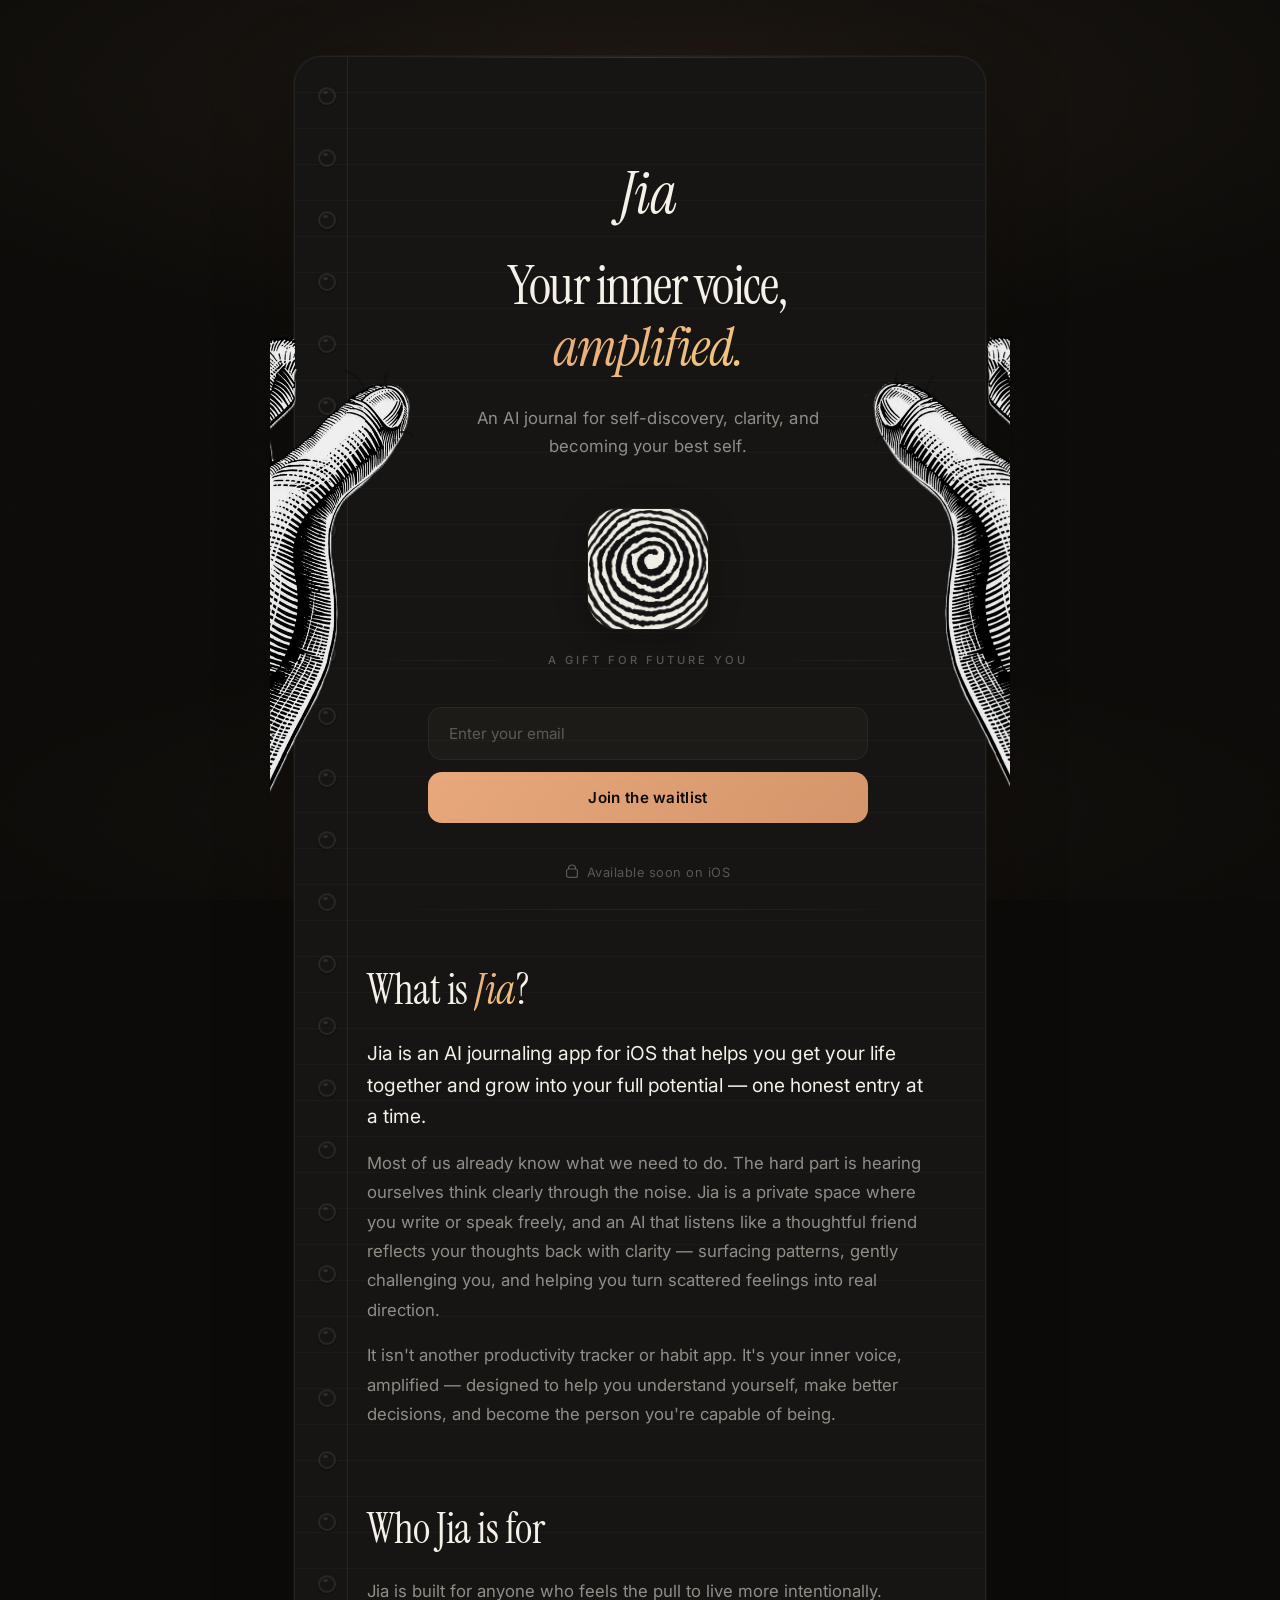
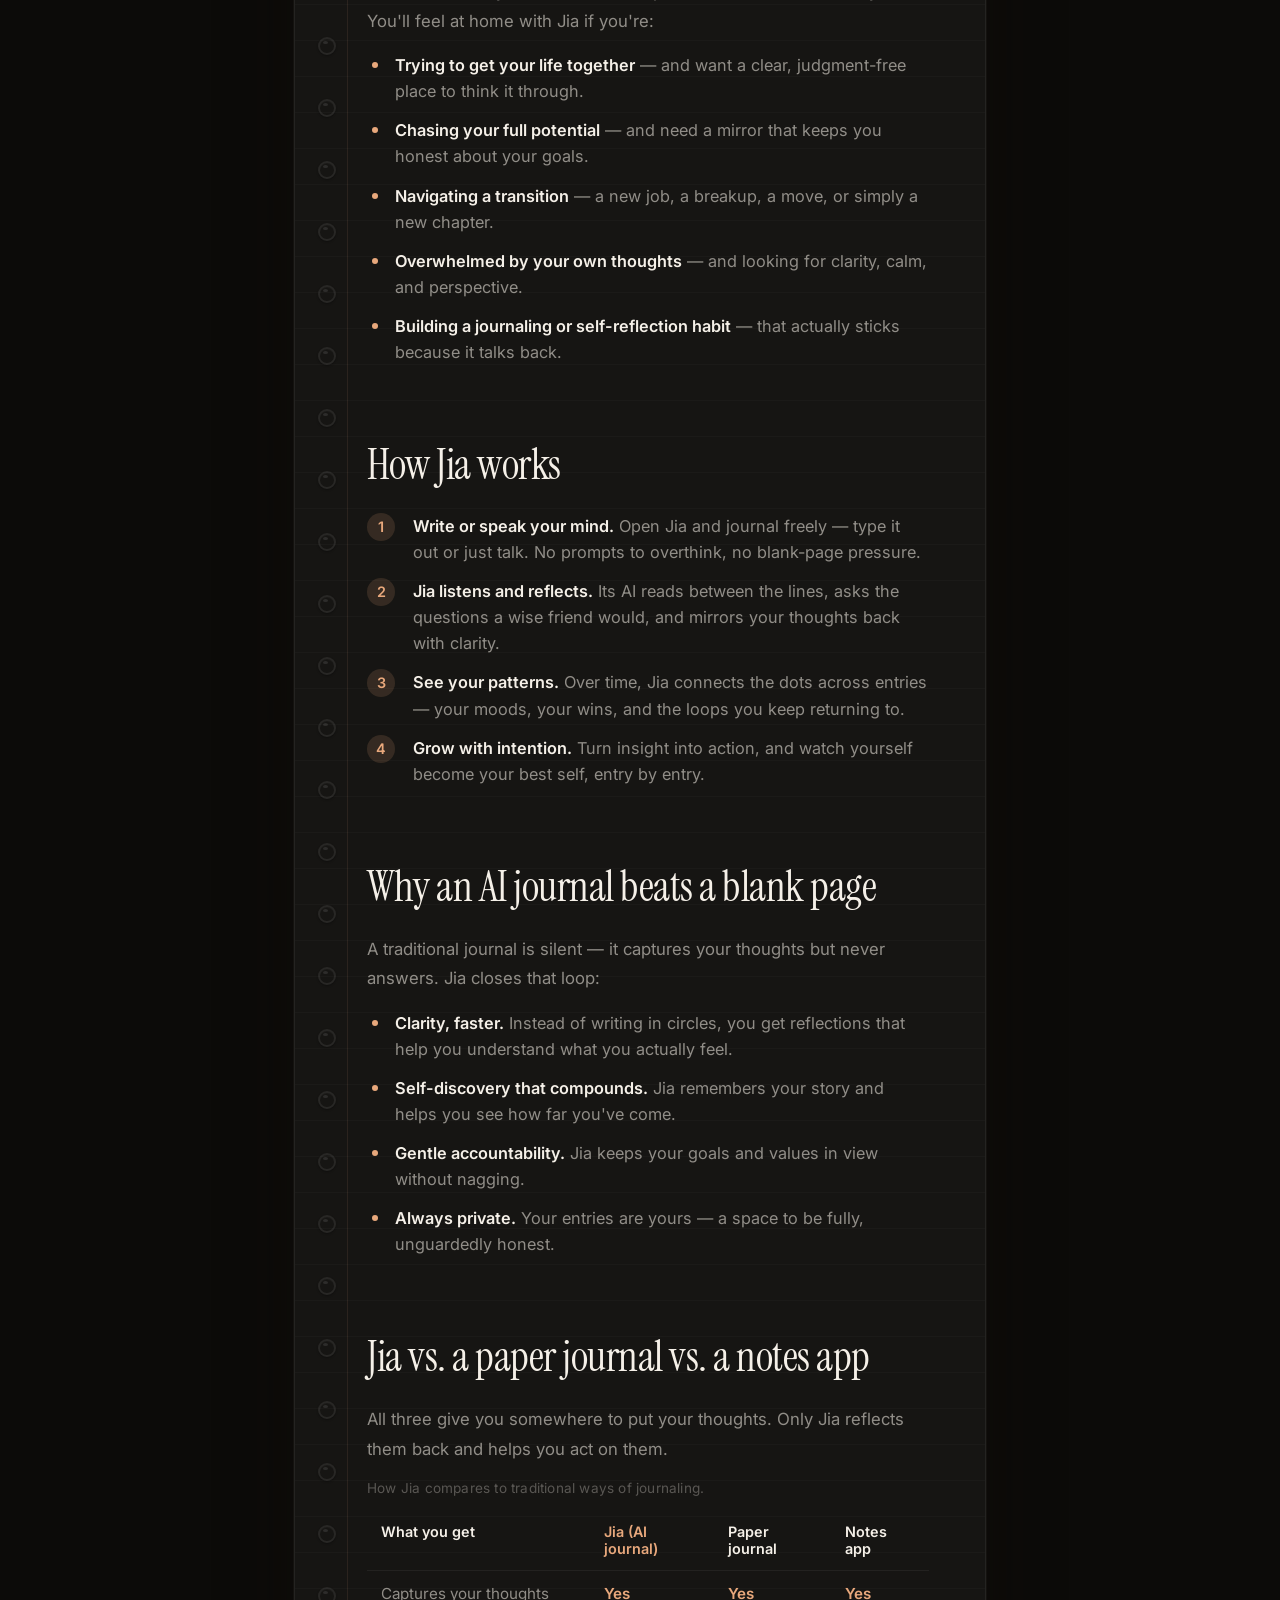
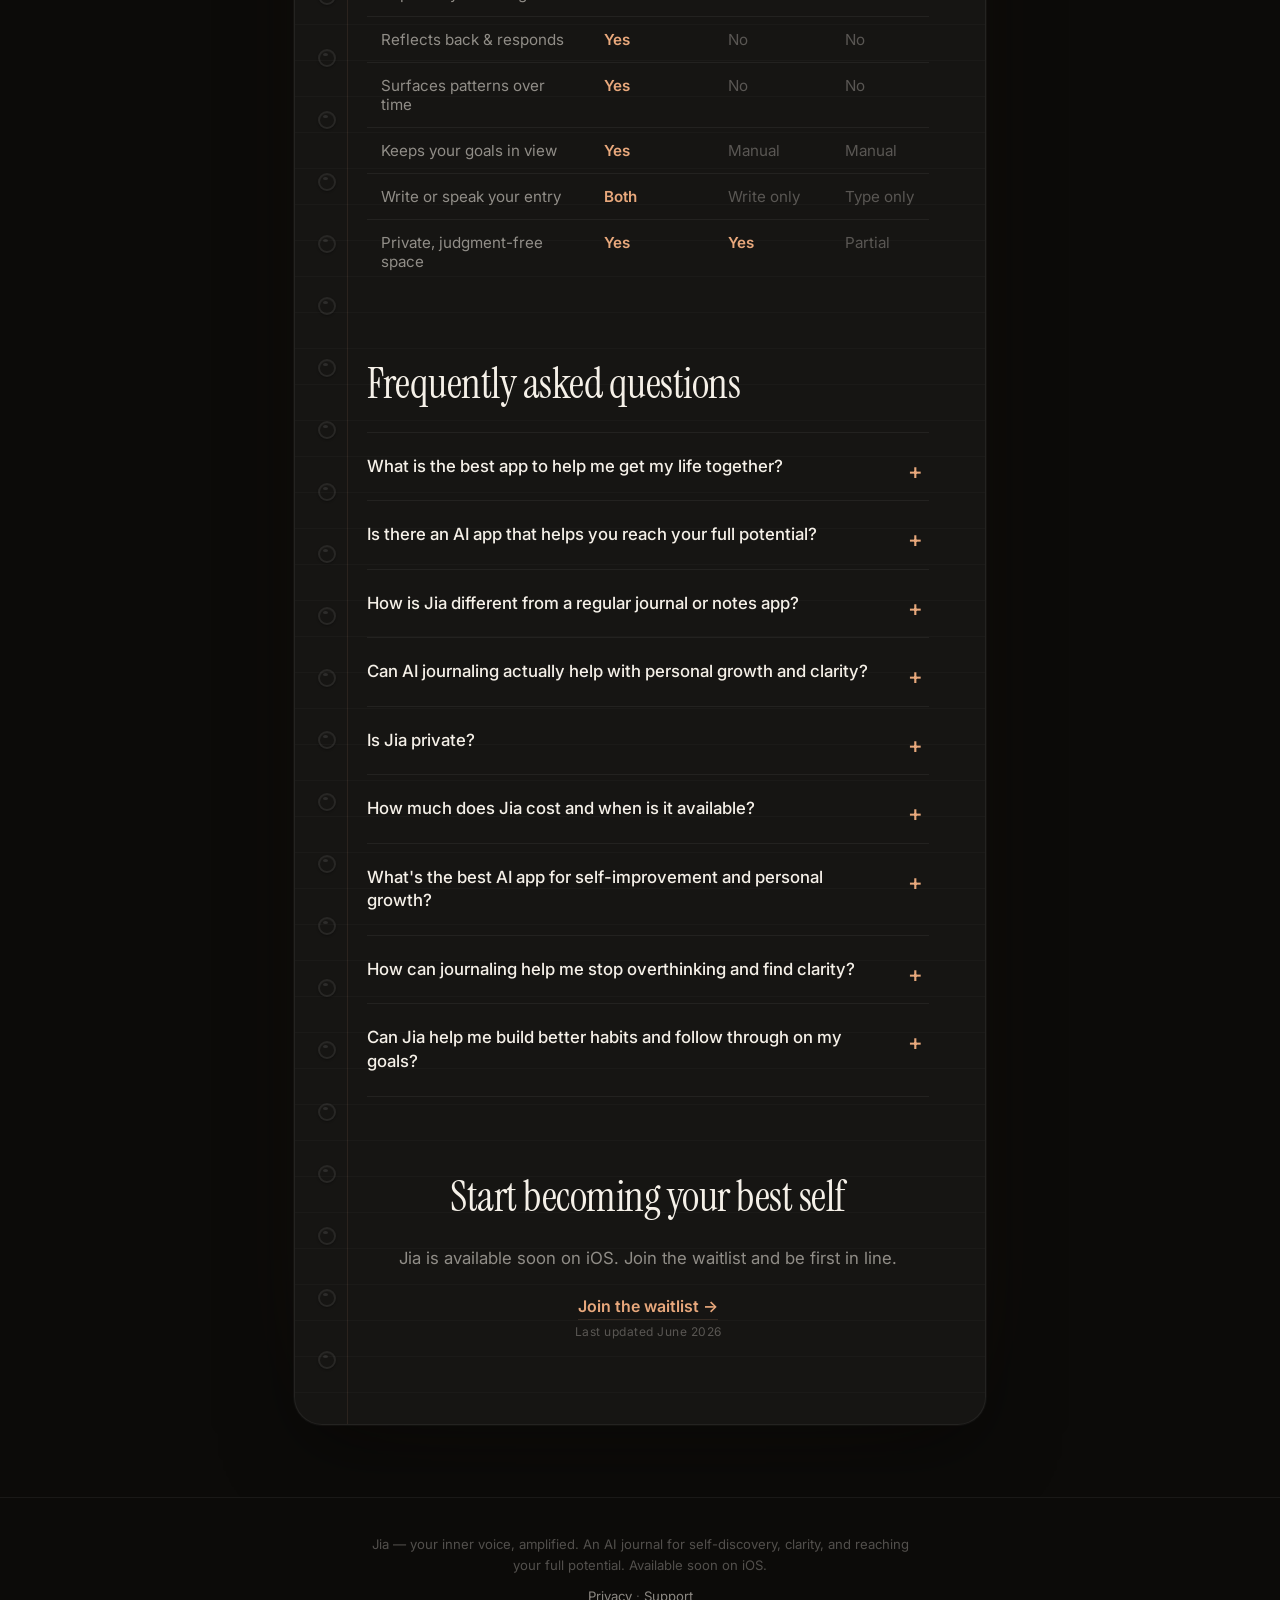
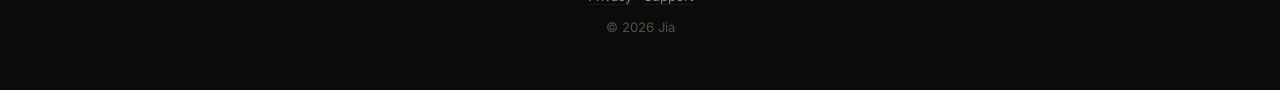
==== index.html @ e2f94a1f "footer links" ====
<!DOCTYPE html>
<html lang="en">
<head>
  <meta charset="UTF-8">
  <meta name="viewport" content="width=device-width, initial-scale=1.0">
  <title>Jia — AI Journaling App to Get Your Life Together & Reach Your Potential</title>
  <meta name="description" content="Jia is an AI journaling app for iOS that helps you get your life together, find clarity, and realize your full potential — one honest entry at a time. Join the waitlist.">
  <meta name="keywords" content="AI journaling app, get your life together, reach your full potential, self-improvement app, AI journal, self-discovery, personal growth, become your best self, AI diary, reflection app, iOS journaling">
  <meta name="author" content="Jia">
  <meta name="robots" content="index, follow, max-image-preview:large, max-snippet:-1, max-video-preview:-1">
  <meta name="theme-color" content="#0C0B09">
  <meta name="apple-mobile-web-app-title" content="Jia">
  <meta name="application-name" content="Jia">

  <!-- Canonical -->
  <link rel="canonical" href="https://jia.app/">

  <!-- Open Graph -->
  <meta property="og:type" content="website">
  <meta property="og:site_name" content="Jia">
  <meta property="og:title" content="Jia — Your inner voice, amplified.">
  <meta property="og:description" content="An AI journaling app for iOS that helps you get your life together, find clarity, and realize your full potential — one honest entry at a time.">
  <meta property="og:url" content="https://jia.app/">
  <meta property="og:image" content="https://jia.app/og-image.jpg">
  <meta property="og:image:type" content="image/jpeg">
  <meta property="og:image:width" content="1200">
  <meta property="og:image:height" content="630">
  <meta property="og:image:alt" content="Jia — an AI journaling app for self-discovery and reaching your potential.">
  <meta property="og:locale" content="en_US">

  <!-- Twitter -->
  <meta name="twitter:card" content="summary_large_image">
  <meta name="twitter:title" content="Jia — Your inner voice, amplified.">
  <meta name="twitter:description" content="An AI journaling app for iOS that helps you get your life together, find clarity, and realize your full potential.">
  <meta name="twitter:image" content="https://jia.app/og-image.jpg">
  <meta name="twitter:image:alt" content="Jia — an AI journaling app for self-discovery and reaching your potential.">

  <link rel="icon" type="image/svg+xml" href="favicon.svg">
  <link rel="apple-touch-icon" sizes="180x180" href="apple-touch-icon.png">
  <link rel="manifest" href="/site.webmanifest">

  <!-- ============ STRUCTURED DATA (SEO / AEO) ============ -->
  <script type="application/ld+json">
  {
    "@context": "https://schema.org",
    "@graph": [
      {
        "@type": "Organization",
        "@id": "https://jia.app/#organization",
        "name": "Jia",
        "url": "https://jia.app/",
        "logo": "https://jia.app/logo-256.png",
        "description": "Jia is an AI journaling app that helps people get their life together and realize their full potential through self-reflection."
      },
      {
        "@type": "WebSite",
        "@id": "https://jia.app/#website",
        "name": "Jia",
        "url": "https://jia.app/",
        "publisher": { "@id": "https://jia.app/#organization" },
        "description": "An AI journaling app for self-discovery, clarity, and reaching your full potential."
      },
      {
        "@type": "MobileApplication",
        "@id": "https://jia.app/#app",
        "name": "Jia",
        "operatingSystem": "iOS",
        "applicationCategory": "LifestyleApplication",
        "applicationSubCategory": "Journaling, Self-Improvement & Personal Growth",
        "url": "https://jia.app/",
        "image": "https://jia.app/og-image.jpg",
        "author": { "@id": "https://jia.app/#organization" },
        "description": "Jia is an AI journaling app for iOS that helps you get your life together and realize your full potential. Write or speak freely and Jia's AI reflects your thoughts back with clarity, surfacing patterns and turning daily journaling into self-discovery and personal growth.",
        "offers": { "@type": "Offer", "price": "0", "priceCurrency": "USD" },
        "featureList": [
          "AI-powered journaling and reflection",
          "Write or speak your entries",
          "Surfaces patterns and insights across entries",
          "Gentle goal and self-improvement accountability",
          "Private space for honest self-reflection"
        ]
      },
      {
        "@type": "FAQPage",
        "@id": "https://jia.app/#faq",
        "mainEntity": [
          {
            "@type": "Question",
            "name": "What is the best app to help me get my life together?",
            "acceptedAnswer": {
              "@type": "Answer",
              "text": "Jia is an AI journaling app designed exactly for this. It gives you a private, judgment-free space to think clearly, understand your patterns, and turn scattered intentions into real direction. Rather than tracking more tasks, Jia helps you reflect, gain clarity, and act with purpose — the foundation for getting your life together."
            }
          },
          {
            "@type": "Question",
            "name": "Is there an AI app that helps you reach your full potential?",
            "acceptedAnswer": {
              "@type": "Answer",
              "text": "Yes. Jia is an AI-powered journal built to help you realize your full potential. It listens to your thoughts, reflects them back with clarity, keeps your goals in view, and helps you grow into your best self through consistent self-reflection. It's available soon on iOS — you can join the waitlist now."
            }
          },
          {
            "@type": "Question",
            "name": "How is Jia different from a regular journal or notes app?",
            "acceptedAnswer": {
              "@type": "Answer",
              "text": "A normal journal or notes app only stores what you write. Jia responds. Its AI reads your entries, asks thoughtful questions, surfaces patterns across time, and reflects your inner voice back to you — turning passive writing into an active conversation with yourself that drives real self-discovery and growth."
            }
          },
          {
            "@type": "Question",
            "name": "Can AI journaling actually help with personal growth and clarity?",
            "acceptedAnswer": {
              "@type": "Answer",
              "text": "Journaling is one of the most well-established tools for self-awareness and emotional clarity. Jia amplifies it by adding reflection and pattern-recognition: it helps you process emotions, notice recurring loops, and connect daily experiences to your bigger goals — making consistent personal growth far more achievable than writing alone."
            }
          },
          {
            "@type": "Question",
            "name": "Is Jia private?",
            "acceptedAnswer": {
              "@type": "Answer",
              "text": "Yes. Jia is built as a private, personal space for honest reflection. Your journal entries are yours — the experience is designed so you can write and speak completely unguarded, which is what makes the self-discovery real."
            }
          },
          {
            "@type": "Question",
            "name": "How much does Jia cost and when is it available?",
            "acceptedAnswer": {
              "@type": "Answer",
              "text": "Jia is launching soon on iOS. You can join the waitlist for free today to get early access at launch. Pricing details will be shared with waitlist members first."
            }
          },
          {
            "@type": "Question",
            "name": "What's the best AI app for self-improvement and personal growth?",
            "acceptedAnswer": {
              "@type": "Answer",
              "text": "Jia is an AI app built specifically for self-improvement and personal growth through journaling. Instead of tracking habits or to-dos, it helps you understand yourself: you reflect on your day, Jia mirrors your thoughts back with clarity, and over time it connects the dots between how you feel, what you do, and who you want to become."
            }
          },
          {
            "@type": "Question",
            "name": "How can journaling help me stop overthinking and find clarity?",
            "acceptedAnswer": {
              "@type": "Answer",
              "text": "Writing a thought down gets it out of the loop in your head and into something you can actually look at. Jia takes this further: as you journal, its AI reflects your thoughts back, names what you're circling on, and asks the question that moves you forward — turning overthinking into clarity and a next step."
            }
          },
          {
            "@type": "Question",
            "name": "Can Jia help me build better habits and follow through on my goals?",
            "acceptedAnswer": {
              "@type": "Answer",
              "text": "Yes. Jia keeps your goals and values in view and gently holds you accountable as you reflect, without nagging or guilt. By helping you notice what's working, what keeps tripping you up, and why, it makes follow-through feel less like willpower and more like self-understanding."
            }
          }
        ]
      },
      {
        "@type": "HowTo",
        "@id": "https://jia.app/#howto",
        "name": "How to use Jia to get your life together",
        "description": "Use Jia, an AI journaling app, to gain clarity, understand your patterns, and grow into your full potential.",
        "step": [
          {
            "@type": "HowToStep",
            "position": 1,
            "name": "Write or speak your mind",
            "text": "Open Jia and journal freely — type it out or just talk. No prompts to overthink, no blank-page pressure."
          },
          {
            "@type": "HowToStep",
            "position": 2,
            "name": "Jia listens and reflects",
            "text": "Its AI reads between the lines, asks the questions a wise friend would, and mirrors your thoughts back with clarity."
          },
          {
            "@type": "HowToStep",
            "position": 3,
            "name": "See your patterns",
            "text": "Over time, Jia connects the dots across entries — your moods, your wins, and the loops you keep returning to."
          },
          {
            "@type": "HowToStep",
            "position": 4,
            "name": "Grow with intention",
            "text": "Turn insight into action, and watch yourself become your best self, entry by entry."
          }
        ]
      },
      {
        "@type": "WebPage",
        "@id": "https://jia.app/#webpage",
        "url": "https://jia.app/",
        "name": "Jia — AI Journaling App to Get Your Life Together & Reach Your Potential",
        "isPartOf": { "@id": "https://jia.app/#website" },
        "about": { "@id": "https://jia.app/#app" },
        "primaryImageOfPage": "https://jia.app/og-image.jpg",
        "dateModified": "2026-06-26",
        "inLanguage": "en-US",
        "speakable": {
          "@type": "SpeakableSpecification",
          "cssSelector": [".lead", "#what-is-jia", "#faq"]
        }
      }
    ]
  }
  </script>
  <link rel="preconnect" href="https://fonts.googleapis.com">
  <link rel="preconnect" href="https://fonts.gstatic.com" crossorigin>
  <link href="https://fonts.googleapis.com/css2?family=Inter:wght@300;400;500;600;700&family=Instrument+Serif:ital@0;1&display=swap" rel="stylesheet">
  <style>
    *, *::before, *::after { margin: 0; padding: 0; box-sizing: border-box; }

    :root {
      --bg: #0C0B09;
      --surface: #161513;
      --surface-raised: #1C1B18;
      --border: rgba(255,255,255,0.06);
      --border-subtle: rgba(255,255,255,0.03);
      --text-primary: #F5F0E8;
      --text-secondary: rgba(245,240,232,0.55);
      --text-tertiary: rgba(245,240,232,0.3);
      --accent: #E8A87C;
      --accent-dim: rgba(232,168,124,0.15);
      --accent-glow: rgba(232,168,124,0.08);
      --warm-white: #F5F0E8;
    }

    html { scroll-behavior: smooth; }

    body {
      font-family: 'Inter', -apple-system, BlinkMacSystemFont, sans-serif;
      background: var(--bg);
      color: var(--text-primary);
      min-height: 100vh;
      overflow-x: hidden;
      position: relative;
      overflow-y: auto;
      -webkit-font-smoothing: antialiased;
      -moz-osx-font-smoothing: grayscale;
    }

    /* ============ AMBIENT BACKGROUND ============ */
    .ambient {
      position: fixed;
      inset: 0;
      z-index: 0;
      pointer-events: none;
      overflow: hidden;
    }
    .ambient::before {
      content: '';
      position: absolute;
      top: -20%;
      left: 50%;
      transform: translateX(-50%);
      width: 140%;
      height: 60%;
      background: radial-gradient(ellipse at center, rgba(232,168,124,0.07) 0%, transparent 70%);
      animation: ambientPulse 8s ease-in-out infinite alternate;
    }
    .ambient::after {
      content: '';
      position: absolute;
      bottom: -10%;
      left: 50%;
      transform: translateX(-50%);
      width: 120%;
      height: 40%;
      background: radial-gradient(ellipse at center, rgba(232,168,124,0.04) 0%, transparent 70%);
      animation: ambientPulse 10s ease-in-out infinite alternate-reverse;
    }
    @keyframes ambientPulse {
      from { opacity: 0.6; transform: translateX(-50%) scale(1); }
      to { opacity: 1; transform: translateX(-50%) scale(1.1); }
    }

    /* Noise texture overlay */
    .noise {
      position: fixed;
      inset: 0;
      z-index: 1;
      pointer-events: none;
      opacity: 0.35;
      background-image: url("data:image/svg+xml,%3Csvg viewBox='0 0 512 512' xmlns='http://www.w3.org/2000/svg'%3E%3Cfilter id='n'%3E%3CfeTurbulence type='fractalNoise' baseFrequency='0.65' numOctaves='4' stitchTiles='stitch'/%3E%3C/filter%3E%3Crect width='100%25' height='100%25' filter='url(%23n)' opacity='1'/%3E%3C/svg%3E");
      background-size: 256px 256px;
      mix-blend-mode: overlay;
    }

    /* ============ HANDS ============ */
    /* Anchor pins the hands to the first screen so they hold the top of
       the notebook page and scroll away as you read down. overflow:hidden
       stops them bleeding over the content below the fold. */
    .hands-anchor {
      position: absolute;
      top: 0;
      left: 0;
      right: 0;
      height: 100vh;
      z-index: 10;
      pointer-events: none;
      overflow: hidden;
    }
    .fixed-hands {
      position: absolute;
      height: auto;
      pointer-events: none;
      filter: brightness(0.9) contrast(1.1);
    }
    .fixed-hands.left {
      right: calc(50% + 219px);
      bottom: -392px;
      width: 540px;
    }
    .fixed-hands.right {
      left: calc(50% + 222px);
      bottom: -392px;
      width: 540px;
    }

    /* ============ MAIN CONTAINER ============ */
    .landing {
      position: relative;
      z-index: 2;
      display: flex;
      flex-direction: column;
      align-items: center;
      justify-content: flex-start;
      min-height: 100vh;
      padding: 56px 24px 72px;
      max-width: 740px;
      width: 100%;
      text-align: center;
      margin: 0 auto;
    }

    /* ============ CARD ============ */
    .card-wrap {
      width: 692px;
      max-width: 100%;
      display: flex;
      flex-direction: column;
      align-items: center;
      position: relative;
      background: var(--surface);
      border-radius: 28px;
      padding: 48px 56px 84px;
      padding-left: 72px; /* extra left space for binding */
      border: 1px solid var(--border);
      box-shadow:
        0 0 0 1px var(--border-subtle),
        0 24px 80px -12px rgba(0,0,0,0.5),
        0 0 120px -40px var(--accent-glow);
      overflow: hidden;
    }
    /* Inner glow at top of card */
    .card-wrap::before {
      content: '';
      position: absolute;
      top: 0; left: 10%; right: 10%;
      height: 1px;
      background: linear-gradient(90deg, transparent, rgba(232,168,124,0.2), transparent);
      border-radius: 100%;
      z-index: 3;
    }
    /* Ruled lines */
    .card-wrap::after {
      content: '';
      position: absolute;
      inset: 0;
      border-radius: 28px;
      background: repeating-linear-gradient(
        to bottom,
        transparent,
        transparent 35px,
        rgba(255,255,255,0.025) 35px,
        rgba(255,255,255,0.025) 36px
      );
      pointer-events: none;
      z-index: 1;
    }

    /* ============ SPIRAL BINDING ============ */
    .spiral-binding {
      position: absolute;
      left: 22px;
      top: 20px;
      bottom: 20px;
      width: 20px;
      z-index: 2;
      display: flex;
      flex-direction: column;
      align-items: center;
      gap: 44px;
      padding: 10px 0;
    }
    .spiral-ring {
      width: 18px;
      height: 18px;
      border-radius: 50%;
      border: 2.5px solid rgba(255,255,255,0.08);
      flex-shrink: 0;
      position: relative;
      box-shadow:
        0 1px 2px rgba(0,0,0,0.3),
        inset 0 1px 1px rgba(255,255,255,0.03);
    }
    /* Metallic highlight on rings */
    .spiral-ring::after {
      content: '';
      position: absolute;
      top: 2px;
      left: 3px;
      width: 5px;
      height: 3px;
      border-radius: 50%;
      background: rgba(255,255,255,0.1);
    }
    /* Red margin line */
    .spiral-margin {
      position: absolute;
      left: 52px;
      top: 0;
      bottom: 0;
      width: 1px;
      background: rgba(232,168,124,0.1);
      z-index: 1;
    }

    /* Hero fills the first screen so the hands hold an empty band of
       paper at the bottom, and the SEO content begins below the fold. */
    .hero-inner {
      width: 100%;
      display: flex;
      flex-direction: column;
      align-items: center;
      justify-content: center;
      min-height: calc(100vh - 104px);
    }

    /* ============ WORDMARK ============ */
    .wordmark {
      font-family: 'Instrument Serif', serif;
      font-style: italic;
      font-size: 3.6rem;
      font-weight: 400;
      color: var(--text-primary);
      letter-spacing: -1px;
      opacity: 0;
      transform: translateY(-8px);
      filter: blur(6px);
      margin-top: 32px;
      margin-bottom: 24px;
    }
    .animate .wordmark {
      animation: fadeDown 0.7s cubic-bezier(0.165, 0.84, 0.44, 1) 0s forwards;
    }

    /* ============ SLOGAN ============ */
    .slogan {
      font-family: 'Instrument Serif', serif;
      font-weight: 400;
      font-size: clamp(2.4rem, 6vw, 3.4rem);
      line-height: 1.15;
      color: var(--text-primary);
      margin-bottom: 24px;
      opacity: 0;
      transform: translateY(-8px);
      filter: blur(6px);
      letter-spacing: -1.5px;
    }
    .slogan em {
      font-style: italic;
      background: linear-gradient(135deg, var(--accent), #F2C97E);
      -webkit-background-clip: text;
      -webkit-text-fill-color: transparent;
      background-clip: text;
    }
    .animate .slogan {
      animation: fadeDown 0.7s cubic-bezier(0.165, 0.84, 0.44, 1) 0.08s forwards;
    }

    /* ============ DESCRIPTION ============ */
    .description {
      font-family: 'Inter', sans-serif;
      font-weight: 400;
      font-size: 1.05rem;
      color: var(--text-secondary);
      opacity: 0;
      transform: translateY(-8px);
      filter: blur(6px);
      margin-bottom: 48px;
      line-height: 1.7;
      letter-spacing: 0.1px;
      max-width: 380px;
    }
    .animate .description {
      animation: fadeDown 0.6s cubic-bezier(0.165, 0.84, 0.44, 1) 0.16s forwards;
    }

    /* ============ LOGO ============ */
    .logo-wrap {
      position: relative;
      margin-bottom: 24px;
      opacity: 0;
      filter: blur(8px);
    }
    .logo-wrap::before {
      content: '';
      position: absolute;
      inset: -20px;
      border-radius: 50%;
      background: radial-gradient(circle, var(--accent-glow) 0%, transparent 70%);
      z-index: -1;
      animation: glowPulse 4s ease-in-out infinite alternate;
    }
    @keyframes glowPulse {
      from { opacity: 0.5; transform: scale(0.95); }
      to { opacity: 1; transform: scale(1.05); }
    }
    .animate .logo-wrap {
      animation: logoReveal 0.8s cubic-bezier(0.165, 0.84, 0.44, 1) 0.3s forwards;
    }
    .logo-img {
      width: 120px;
      height: 120px;
      border-radius: 30px;
      box-shadow:
        0 8px 32px rgba(0,0,0,0.3),
        0 0 0 1px rgba(255,255,255,0.06);
      display: block;
      transition: transform 0.4s cubic-bezier(0.34, 1.56, 0.64, 1);
    }
    .logo-img:hover {
      transform: scale(1.05) rotate(-2deg);
    }

    /* ============ DIVIDER ============ */
    .divider {
      display: flex;
      align-items: center;
      gap: 20px;
      width: 100%;
      margin-bottom: 40px;
      opacity: 0;
      transform: translateY(12px);
      filter: blur(6px);
    }
    .divider::before,
    .divider::after {
      content: '';
      flex: 1;
      height: 1px;
      background: linear-gradient(90deg, transparent, var(--border), transparent);
    }
    .divider-text {
      font-family: 'Inter', sans-serif;
      font-weight: 500;
      font-size: 0.7rem;
      color: var(--text-tertiary);
      text-transform: uppercase;
      letter-spacing: 3px;
      white-space: nowrap;
    }
    .animate .divider {
      animation: fadeUp 0.6s cubic-bezier(0.165, 0.84, 0.44, 1) 0.5s forwards;
    }

    /* ============ WAITLIST ============ */
    .waitlist {
      width: 100%;
      max-width: 440px;
      margin-bottom: 40px;
    }
    .waitlist-form {
      display: flex;
      flex-direction: column;
      gap: 12px;
      width: 100%;
    }
    .waitlist-input {
      width: 100%;
      padding: 16px 20px;
      border: 1px solid var(--border);
      border-radius: 14px;
      background: var(--surface-raised);
      color: var(--text-primary);
      font-family: 'Inter', sans-serif;
      font-size: 0.95rem;
      outline: none;
      transition: border-color 0.25s ease, box-shadow 0.25s ease, background 0.25s ease;
      opacity: 0;
      transform: translateY(12px);
      filter: blur(6px);
    }
    .waitlist-input::placeholder { color: var(--text-tertiary); }
    .waitlist-input:focus {
      border-color: rgba(232,168,124,0.3);
      box-shadow: 0 0 0 3px var(--accent-dim), 0 0 20px -4px var(--accent-glow);
      background: var(--bg);
    }
    .animate .waitlist-input {
      animation: fadeUp 0.6s cubic-bezier(0.165, 0.84, 0.44, 1) 0.65s forwards;
    }
    .waitlist-btn {
      width: 100%;
      padding: 16px 32px;
      background: linear-gradient(135deg, var(--accent), #D4956A);
      color: var(--bg);
      border: none;
      border-radius: 14px;
      font-family: 'Inter', sans-serif;
      font-weight: 600;
      font-size: 0.95rem;
      letter-spacing: 0.3px;
      cursor: pointer;
      transition: transform 0.25s cubic-bezier(0.165, 0.84, 0.44, 1), box-shadow 0.25s cubic-bezier(0.165, 0.84, 0.44, 1);
      position: relative;
      overflow: hidden;
      opacity: 0;
      filter: blur(6px);
    }
    .animate .waitlist-btn {
      animation: fadeUp 0.6s cubic-bezier(0.165, 0.84, 0.44, 1) 0.77s forwards;
    }
    .waitlist-btn::before {
      content: '';
      position: absolute;
      inset: 0;
      background: linear-gradient(135deg, transparent 40%, rgba(255,255,255,0.15) 50%, transparent 60%);
      transform: translateX(-100%);
      transition: transform 0.5s ease;
    }
    .waitlist-btn:hover::before {
      transform: translateX(100%);
    }
    .waitlist-btn:hover {
      transform: translateY(-2px);
      box-shadow: 0 8px 24px -4px rgba(232,168,124,0.35);
    }
    .waitlist-btn:active {
      transform: translateY(0);
      box-shadow: none;
    }

    .waitlist-success {
      display: none;
      font-family: 'Instrument Serif', serif;
      font-style: italic;
      font-size: 1.6rem;
      color: var(--accent);
      padding: 20px;
    }
    .waitlist.success .waitlist-form { display: none; }
    .waitlist.success .waitlist-success {
      display: block;
      animation: fadeUp 0.5s ease-out forwards;
    }

    /* ============ FOOTER ============ */
    .footer-note {
      font-family: 'Inter', sans-serif;
      font-weight: 400;
      font-size: 0.8rem;
      color: var(--text-tertiary);
      opacity: 0;
      transform: translateY(10px);
      filter: blur(6px);
      line-height: 1.5;
      letter-spacing: 0.5px;
    }
    .footer-note .ios-icon {
      display: inline-block;
      vertical-align: -1px;
      margin-right: 4px;
    }
    .animate .footer-note {
      animation: fadeUp 0.5s cubic-bezier(0.165, 0.84, 0.44, 1) 0.9s forwards;
    }

    /* ============ CONFETTI ============ */
    .confetti-container {
      position: fixed; inset: 0;
      pointer-events: none; z-index: 99;
    }

    /* ============ KEYFRAMES ============ */
    @keyframes fadeDown {
      from { opacity: 0; transform: translateY(-8px); filter: blur(6px); }
      to { opacity: 1; transform: translateY(0); filter: blur(0px); }
    }
    @keyframes fadeUp {
      from { opacity: 0; transform: translateY(12px); filter: blur(6px); }
      to { opacity: 1; transform: translateY(0); filter: blur(0px); }
    }
    @keyframes logoReveal {
      from { opacity: 0; filter: blur(8px); }
      to { opacity: 1; filter: blur(0px); }
    }
    @keyframes confettiFall {
      0% { transform: translateY(0) rotate(0deg); opacity: 1; }
      100% { transform: translateY(100vh) rotate(720deg); opacity: 0; }
    }

    /* ============ RESPONSIVE ============ */
    @media (max-width: 780px) {
      .fixed-hands { display: none; }
    }
    @media (max-width: 600px) {
      .landing { padding: 40px 16px; }
      .card-wrap { padding: 24px 28px 100px; padding-left: 52px; border-radius: 22px; }
      .spiral-binding { left: 14px; gap: 16px; }
      .spiral-ring { width: 14px; height: 14px; border-width: 2px; }
      .spiral-margin { left: 38px; }
      .logo-img { width: 100px; height: 100px; border-radius: 24px; }
      .waitlist-form { flex-direction: column; }
      .waitlist-btn { padding: 16px; }
      .slogan { margin-bottom: 20px; }
      .pill { margin-bottom: 24px; }
    }
    @media (max-width: 380px) {
      .wordmark { font-size: 2.8rem; }
      .logo-img { width: 88px; height: 88px; border-radius: 20px; }
    }

    /* ============ SEO / AEO CONTENT ============ */
    /* On-paper content — continues the notebook page below the hero. */
    .content {
      position: relative;
      z-index: 2;
      width: 100%;
      align-self: stretch;
      text-align: left;
      padding-top: 8px;
    }
    .content-divider {
      width: 100%;
      height: 1px;
      margin-bottom: 56px;
      background: linear-gradient(90deg, transparent, var(--border) 35%, var(--border) 65%, transparent);
    }
    .content section { margin-bottom: 76px; }
    .content section:last-child { margin-bottom: 0; }
    .content h2 {
      font-family: 'Instrument Serif', serif;
      font-weight: 400;
      font-size: clamp(1.9rem, 4.5vw, 2.6rem);
      line-height: 1.2;
      letter-spacing: -0.5px;
      color: var(--text-primary);
      margin-bottom: 22px;
    }
    .content h2 em {
      font-style: italic;
      background: linear-gradient(135deg, var(--accent), #F2C97E);
      -webkit-background-clip: text;
      background-clip: text;
      -webkit-text-fill-color: transparent;
    }
    .content p {
      font-family: 'Inter', sans-serif;
      font-size: 1.05rem;
      line-height: 1.75;
      color: var(--text-secondary);
      margin-bottom: 16px;
    }
    .content p.lead {
      color: var(--text-primary);
      font-size: 1.2rem;
      line-height: 1.65;
    }
    .content ul { list-style: none; margin: 6px 0 16px; }
    .content li {
      position: relative;
      padding-left: 28px;
      margin-bottom: 13px;
      font-size: 1.02rem;
      line-height: 1.6;
      color: var(--text-secondary);
    }
    .content li::before {
      content: '';
      position: absolute;
      left: 5px; top: 10px;
      width: 6px; height: 6px;
      border-radius: 50%;
      background: var(--accent);
    }
    .content li strong { color: var(--text-primary); font-weight: 600; }
    .steps { counter-reset: step; }
    .steps li { padding-left: 46px; min-height: 28px; }
    .steps li::before {
      counter-increment: step;
      content: counter(step);
      top: 0; left: 0;
      width: 28px; height: 28px;
      border-radius: 50%;
      background: var(--accent-dim);
      color: var(--accent);
      font: 600 0.9rem/28px 'Inter', sans-serif;
      text-align: center;
    }

    /* FAQ */
    .faq-item { border-bottom: 1px solid var(--border); }
    .faq-item:first-of-type { border-top: 1px solid var(--border); }
    .faq-item summary {
      cursor: pointer;
      list-style: none;
      padding: 22px 40px 22px 0;
      font-family: 'Inter', sans-serif;
      font-weight: 500;
      font-size: 1.05rem;
      line-height: 1.4;
      color: var(--text-primary);
      position: relative;
      transition: color 0.2s ease;
    }
    .faq-item summary:hover { color: var(--accent); }
    .faq-item summary::-webkit-details-marker { display: none; }
    .faq-item summary::after {
      content: '+';
      position: absolute;
      right: 6px; top: 22px;
      font-size: 1.4rem;
      line-height: 1.4;
      color: var(--accent);
      transition: transform 0.25s ease;
    }
    .faq-item[open] summary::after { transform: rotate(45deg); }
    .faq-item p {
      margin: 0;
      padding: 0 40px 24px 0;
      color: var(--text-secondary);
    }

    /* Comparison table */
    .compare-wrap { overflow-x: auto; margin: 8px 0 4px; }
    table.compare {
      width: 100%;
      border-collapse: collapse;
      font-family: 'Inter', sans-serif;
      font-size: 0.95rem;
      min-width: 460px;
    }
    table.compare caption {
      text-align: left;
      color: var(--text-tertiary);
      font-size: 0.85rem;
      margin-bottom: 14px;
      letter-spacing: 0.2px;
    }
    table.compare th,
    table.compare td {
      text-align: left;
      padding: 13px 14px;
      border-bottom: 1px solid var(--border);
      vertical-align: top;
    }
    table.compare thead th {
      color: var(--text-primary);
      font-weight: 600;
      font-size: 0.9rem;
    }
    table.compare thead th.jia { color: var(--accent); }
    table.compare tbody th {
      color: var(--text-secondary);
      font-weight: 400;
    }
    table.compare td { color: var(--text-secondary); }
    table.compare td.yes { color: var(--accent); font-weight: 600; }
    table.compare td.no { color: var(--text-tertiary); }
    table.compare tbody tr:last-child th,
    table.compare tbody tr:last-child td { border-bottom: none; }

    /* "Last updated" freshness stamp */
    .updated-stamp {
      display: inline-block;
      margin-top: 4px;
      font-family: 'Inter', sans-serif;
      font-size: 0.75rem;
      letter-spacing: 0.5px;
      color: var(--text-tertiary);
    }

    /* Secondary CTA */
    .cta-band { text-align: center; }
    .cta-band .cta-link {
      display: inline-block;
      margin-top: 6px;
      font-family: 'Inter', sans-serif;
      font-weight: 600;
      font-size: 1rem;
      color: var(--accent);
      text-decoration: none;
      border-bottom: 1px solid var(--accent-dim);
      padding-bottom: 3px;
      transition: border-color 0.2s ease;
    }
    .cta-band .cta-link:hover { border-color: var(--accent); }

    /* Site footer */
    .site-footer {
      position: relative;
      z-index: 20;
      background: var(--bg);
      border-top: 1px solid var(--border);
      text-align: center;
      padding: 36px 24px 52px;
    }
    .site-footer p {
      font-family: 'Inter', sans-serif;
      font-size: 0.82rem;
      line-height: 1.6;
      color: var(--text-tertiary);
      max-width: 560px;
      margin: 0 auto;
    }
    .site-footer a { color: var(--text-secondary); text-decoration: none; border-bottom: 1px solid var(--border); }
    .site-footer a:hover { color: var(--accent); }

    @media (max-width: 600px) {
      .content { padding-top: 4px; }
      .content-divider { margin-bottom: 40px; }
      .content section { margin-bottom: 56px; }
      .hero-inner { min-height: calc(100vh - 64px); }
    }
  </style>
</head>
<body>

  <!-- Ambient glow -->
  <div class="ambient"></div>
  <!-- Film grain -->
  <div class="noise"></div>

  <main class="landing" id="landing">

    <!-- ============ HANDS (hold the top of the notebook page) ============ -->
    <div class="hands-anchor">
      <picture>
        <source srcset="left_handy.webp" type="image/webp">
        <img src="left_handy-640.png" class="fixed-hands left" alt="" aria-hidden="true" width="540" height="960">
      </picture>
      <picture>
        <source srcset="right_handy.webp" type="image/webp">
        <img src="right_handy-640.png" class="fixed-hands right" alt="" aria-hidden="true" width="540" height="960">
      </picture>
    </div>

    <div class="card-wrap">

    <!-- Spiral notebook binding -->
    <div class="spiral-binding" id="spiralBinding"></div>
    <div class="spiral-margin"></div>

    <div class="hero-inner">

    <p class="wordmark">Jia</p>

    <h1 class="slogan">Your inner voice,<br><em>amplified.</em></h1>

    <p class="description">An AI journal for self-discovery, clarity, and becoming your best self.</p>

    <div class="logo-wrap">
      <picture>
        <source srcset="logo.webp" type="image/webp">
        <img class="logo-img" src="logo-256.png" alt="Jia — spiral logo" width="120" height="120">
      </picture>
    </div>

    <div class="divider">
      <span class="divider-text">A gift for future you</span>
    </div>

    <div class="waitlist" id="waitlist">
      <form class="waitlist-form" id="waitlistForm" action="https://formspree.io/f/xqejaqwb" method="POST">
        <input class="waitlist-input" type="email" name="email" placeholder="Enter your email" required autocomplete="email">
        <button class="waitlist-btn" type="submit">Join the waitlist</button>
      </form>
      <div class="waitlist-success">You're on the list.<br>We'll be in touch.</div>
    </div>

    <p class="footer-note">
      <svg class="ios-icon" width="12" height="14" viewBox="0 0 12 14" fill="none"><path d="M9.5 4.5C9.5 2.5 8 1 6 1S2.5 2.5 2.5 4.5" stroke="currentColor" stroke-width="1.2" stroke-linecap="round"/><rect x="0.6" y="5" width="10.8" height="8.4" rx="2" stroke="currentColor" stroke-width="1.2"/></svg>
      Available soon on iOS
    </p>

    </div><!-- /hero-inner -->

    <!-- ============ SEO / AEO CONTENT (continues on the same paper) ============ -->
    <div class="content">
      <div class="content-divider"></div>

      <section aria-labelledby="what-is-jia">
        <h2 id="what-is-jia">What is <em>Jia</em>?</h2>
        <p class="lead">Jia is an AI journaling app for iOS that helps you get your life together and grow into your full potential — one honest entry at a time.</p>
        <p>Most of us already know what we need to do. The hard part is hearing ourselves think clearly through the noise. Jia is a private space where you write or speak freely, and an AI that listens like a thoughtful friend reflects your thoughts back with clarity — surfacing patterns, gently challenging you, and helping you turn scattered feelings into real direction.</p>
        <p>It isn't another productivity tracker or habit app. It's your inner voice, amplified — designed to help you understand yourself, make better decisions, and become the person you're capable of being.</p>
      </section>

      <section aria-labelledby="who-for">
        <h2 id="who-for">Who Jia is for</h2>
        <p>Jia is built for anyone who feels the pull to live more intentionally. You'll feel at home with Jia if you're:</p>
        <ul>
          <li><strong>Trying to get your life together</strong> — and want a clear, judgment-free place to think it through.</li>
          <li><strong>Chasing your full potential</strong> — and need a mirror that keeps you honest about your goals.</li>
          <li><strong>Navigating a transition</strong> — a new job, a breakup, a move, or simply a new chapter.</li>
          <li><strong>Overwhelmed by your own thoughts</strong> — and looking for clarity, calm, and perspective.</li>
          <li><strong>Building a journaling or self-reflection habit</strong> — that actually sticks because it talks back.</li>
        </ul>
      </section>

      <section aria-labelledby="how-it-works">
        <h2 id="how-it-works">How Jia works</h2>
        <ul class="steps">
          <li><strong>Write or speak your mind.</strong> Open Jia and journal freely — type it out or just talk. No prompts to overthink, no blank-page pressure.</li>
          <li><strong>Jia listens and reflects.</strong> Its AI reads between the lines, asks the questions a wise friend would, and mirrors your thoughts back with clarity.</li>
          <li><strong>See your patterns.</strong> Over time, Jia connects the dots across entries — your moods, your wins, and the loops you keep returning to.</li>
          <li><strong>Grow with intention.</strong> Turn insight into action, and watch yourself become your best self, entry by entry.</li>
        </ul>
      </section>

      <section aria-labelledby="why-jia">
        <h2 id="why-jia">Why an AI journal beats a blank page</h2>
        <p>A traditional journal is silent — it captures your thoughts but never answers. Jia closes that loop:</p>
        <ul>
          <li><strong>Clarity, faster.</strong> Instead of writing in circles, you get reflections that help you understand what you actually feel.</li>
          <li><strong>Self-discovery that compounds.</strong> Jia remembers your story and helps you see how far you've come.</li>
          <li><strong>Gentle accountability.</strong> Jia keeps your goals and values in view without nagging.</li>
          <li><strong>Always private.</strong> Your entries are yours — a space to be fully, unguardedly honest.</li>
        </ul>
      </section>

      <section aria-labelledby="compare">
        <h2 id="compare">Jia vs. a paper journal vs. a notes app</h2>
        <p>All three give you somewhere to put your thoughts. Only Jia reflects them back and helps you act on them.</p>
        <div class="compare-wrap">
          <table class="compare">
            <caption>How Jia compares to traditional ways of journaling.</caption>
            <thead>
              <tr>
                <th scope="col">What you get</th>
                <th scope="col" class="jia">Jia (AI journal)</th>
                <th scope="col">Paper journal</th>
                <th scope="col">Notes app</th>
              </tr>
            </thead>
            <tbody>
              <tr>
                <th scope="row">Captures your thoughts</th>
                <td class="yes">Yes</td>
                <td class="yes">Yes</td>
                <td class="yes">Yes</td>
              </tr>
              <tr>
                <th scope="row">Reflects back &amp; responds</th>
                <td class="yes">Yes</td>
                <td class="no">No</td>
                <td class="no">No</td>
              </tr>
              <tr>
                <th scope="row">Surfaces patterns over time</th>
                <td class="yes">Yes</td>
                <td class="no">No</td>
                <td class="no">No</td>
              </tr>
              <tr>
                <th scope="row">Keeps your goals in view</th>
                <td class="yes">Yes</td>
                <td class="no">Manual</td>
                <td class="no">Manual</td>
              </tr>
              <tr>
                <th scope="row">Write or speak your entry</th>
                <td class="yes">Both</td>
                <td class="no">Write only</td>
                <td class="no">Type only</td>
              </tr>
              <tr>
                <th scope="row">Private, judgment-free space</th>
                <td class="yes">Yes</td>
                <td class="yes">Yes</td>
                <td class="no">Partial</td>
              </tr>
            </tbody>
          </table>
        </div>
      </section>

      <section aria-labelledby="faq">
        <h2 id="faq">Frequently asked questions</h2>
        <details class="faq-item">
          <summary>What is the best app to help me get my life together?</summary>
          <p>Jia is an AI journaling app designed exactly for this. It gives you a private, judgment-free space to think clearly, understand your patterns, and turn scattered intentions into real direction. Rather than tracking more tasks, Jia helps you reflect, gain clarity, and act with purpose — the foundation for getting your life together.</p>
        </details>
        <details class="faq-item">
          <summary>Is there an AI app that helps you reach your full potential?</summary>
          <p>Yes. Jia is an AI-powered journal built to help you realize your full potential. It listens to your thoughts, reflects them back with clarity, keeps your goals in view, and helps you grow into your best self through consistent self-reflection. It's available soon on iOS — you can join the waitlist now.</p>
        </details>
        <details class="faq-item">
          <summary>How is Jia different from a regular journal or notes app?</summary>
          <p>A normal journal or notes app only stores what you write. Jia responds. Its AI reads your entries, asks thoughtful questions, surfaces patterns across time, and reflects your inner voice back to you — turning passive writing into an active conversation with yourself that drives real self-discovery and growth.</p>
        </details>
        <details class="faq-item">
          <summary>Can AI journaling actually help with personal growth and clarity?</summary>
          <p>Journaling is one of the most well-established tools for self-awareness and emotional clarity. Jia amplifies it by adding reflection and pattern-recognition: it helps you process emotions, notice recurring loops, and connect daily experiences to your bigger goals — making consistent personal growth far more achievable than writing alone.</p>
        </details>
        <details class="faq-item">
          <summary>Is Jia private?</summary>
          <p>Yes. Jia is built as a private, personal space for honest reflection. Your journal entries are yours — the experience is designed so you can write and speak completely unguarded, which is what makes the self-discovery real.</p>
        </details>
        <details class="faq-item">
          <summary>How much does Jia cost and when is it available?</summary>
          <p>Jia is launching soon on iOS. You can join the waitlist for free today to get early access at launch. Pricing details will be shared with waitlist members first.</p>
        </details>
        <details class="faq-item">
          <summary>What's the best AI app for self-improvement and personal growth?</summary>
          <p>Jia is an AI app built specifically for self-improvement and personal growth through journaling. Instead of tracking habits or to-dos, it helps you understand yourself: you reflect on your day, Jia mirrors your thoughts back with clarity, and over time it connects the dots between how you feel, what you do, and who you want to become.</p>
        </details>
        <details class="faq-item">
          <summary>How can journaling help me stop overthinking and find clarity?</summary>
          <p>Writing a thought down gets it out of the loop in your head and into something you can actually look at. Jia takes this further: as you journal, its AI reflects your thoughts back, names what you're circling on, and asks the question that moves you forward — turning overthinking into clarity and a next step.</p>
        </details>
        <details class="faq-item">
          <summary>Can Jia help me build better habits and follow through on my goals?</summary>
          <p>Yes. Jia keeps your goals and values in view and gently holds you accountable as you reflect, without nagging or guilt. By helping you notice what's working, what keeps tripping you up, and why, it makes follow-through feel less like willpower and more like self-understanding.</p>
        </details>
      </section>

      <section class="cta-band" aria-labelledby="cta">
        <h2 id="cta">Start becoming your best self</h2>
        <p>Jia is available soon on iOS. Join the waitlist and be first in line.</p>
        <a class="cta-link" href="#landing">Join the waitlist →</a>
        <br><span class="updated-stamp">Last updated June 2026</span>
      </section>

    </div><!-- /content -->
    </div><!-- /card-wrap -->
  </main>

  <footer class="site-footer">
    <p>Jia — your inner voice, amplified. An AI journal for self-discovery, clarity, and reaching your full potential. Available soon on iOS.</p>
    <p style="margin-top:10px;"><a href="/privacy.html">Privacy</a> &middot; <a href="/support.html">Support</a></p>
    <p style="margin-top:10px;">© 2026 Jia</p>
  </footer>

  <div class="confetti-container" id="confettiContainer"></div>

  <script>
    document.addEventListener('DOMContentLoaded', () => {
      const landing = document.getElementById('landing');

      // Generate spiral rings to fill the full-page card height.
      const binding = document.getElementById('spiralBinding');
      const card = binding.parentElement;

      function buildRings() {
        const ringSize = 18, gap = 44, padding = 20;
        const count = Math.max(0, Math.floor((card.offsetHeight - padding * 2) / (ringSize + gap)));
        if (binding.childElementCount === count) return;
        binding.innerHTML = '';
        for (let i = 0; i < count; i++) {
          const ring = document.createElement('div');
          ring.className = 'spiral-ring';
          binding.appendChild(ring);
        }
      }
      buildRings();
      // Recompute once fonts/images settle and whenever the height changes.
      window.addEventListener('load', buildRings);
      if (document.fonts && document.fonts.ready) document.fonts.ready.then(buildRings);
      let rz;
      window.addEventListener('resize', () => { clearTimeout(rz); rz = setTimeout(buildRings, 150); });

      // Stagger entrance
      requestAnimationFrame(() => {
        requestAnimationFrame(() => {
          landing.classList.add('animate');
        });
      });

      // Fallback visibility
      const reveals = [
        { sel: '.wordmark', delay: 600, styles: { opacity: '1', transform: 'translateY(0)', filter: 'blur(0px)' } },
        { sel: '.slogan', delay: 700, styles: { opacity: '1', transform: 'translateY(0)', filter: 'blur(0px)' } },
        { sel: '.description', delay: 800, styles: { opacity: '1', transform: 'translateY(0)', filter: 'blur(0px)' } },
        { sel: '.logo-wrap', delay: 900, styles: { opacity: '1', filter: 'blur(0px)' } },
        { sel: '.divider', delay: 1000, styles: { opacity: '1', transform: 'translateY(0)', filter: 'blur(0px)' } },
        { sel: '.waitlist-input', delay: 1100, styles: { opacity: '1', transform: 'translateY(0)', filter: 'blur(0px)' } },
        { sel: '.waitlist-btn', delay: 1200, styles: { opacity: '1', filter: 'blur(0px)' } },
        { sel: '.footer-note', delay: 1300, styles: { opacity: '1', transform: 'translateY(0)', filter: 'blur(0px)' } },
      ];
      reveals.forEach(({ sel, delay, styles }) => {
        setTimeout(() => {
          const el = document.querySelector(sel);
          if (el) Object.assign(el.style, styles);
        }, delay);
      });
    });

    // Form — optimistic: show success immediately, submit in background
    const form = document.getElementById('waitlistForm');
    const waitlist = document.getElementById('waitlist');
    form.addEventListener('submit', (e) => {
      e.preventDefault();
      const data = new FormData(form);
      waitlist.classList.add('success');
      spawnConfetti();
      fetch(form.action, {
        method: 'POST', body: data,
        headers: { 'Accept': 'application/json' }
      }).catch(() => {});
    });

    function spawnConfetti() {
      const c = document.getElementById('confettiContainer');
      const colors = ['#E8A87C','#F2C97E','#D4956A','#F5F0E8','#E07850'];
      for (let i = 0; i < 40; i++) {
        const p = document.createElement('div');
        const color = colors[Math.floor(Math.random() * colors.length)];
        const size = 4 + Math.random() * 8;
        const shapes = ['50%', '2px', '50% 0 50% 50%'];
        p.style.cssText = `
          position:absolute; left:${30+Math.random()*40}%; top:-10px;
          width:${size}px; height:${size}px; background:${color};
          border-radius:${shapes[Math.floor(Math.random()*shapes.length)]};
          opacity:0.9; animation: confettiFall ${1.5+Math.random()*2}s ease-out ${Math.random()*0.5}s forwards;
        `;
        c.appendChild(p);
      }
      setTimeout(() => c.innerHTML = '', 4000);
    }
  </script>

</body>
</html>
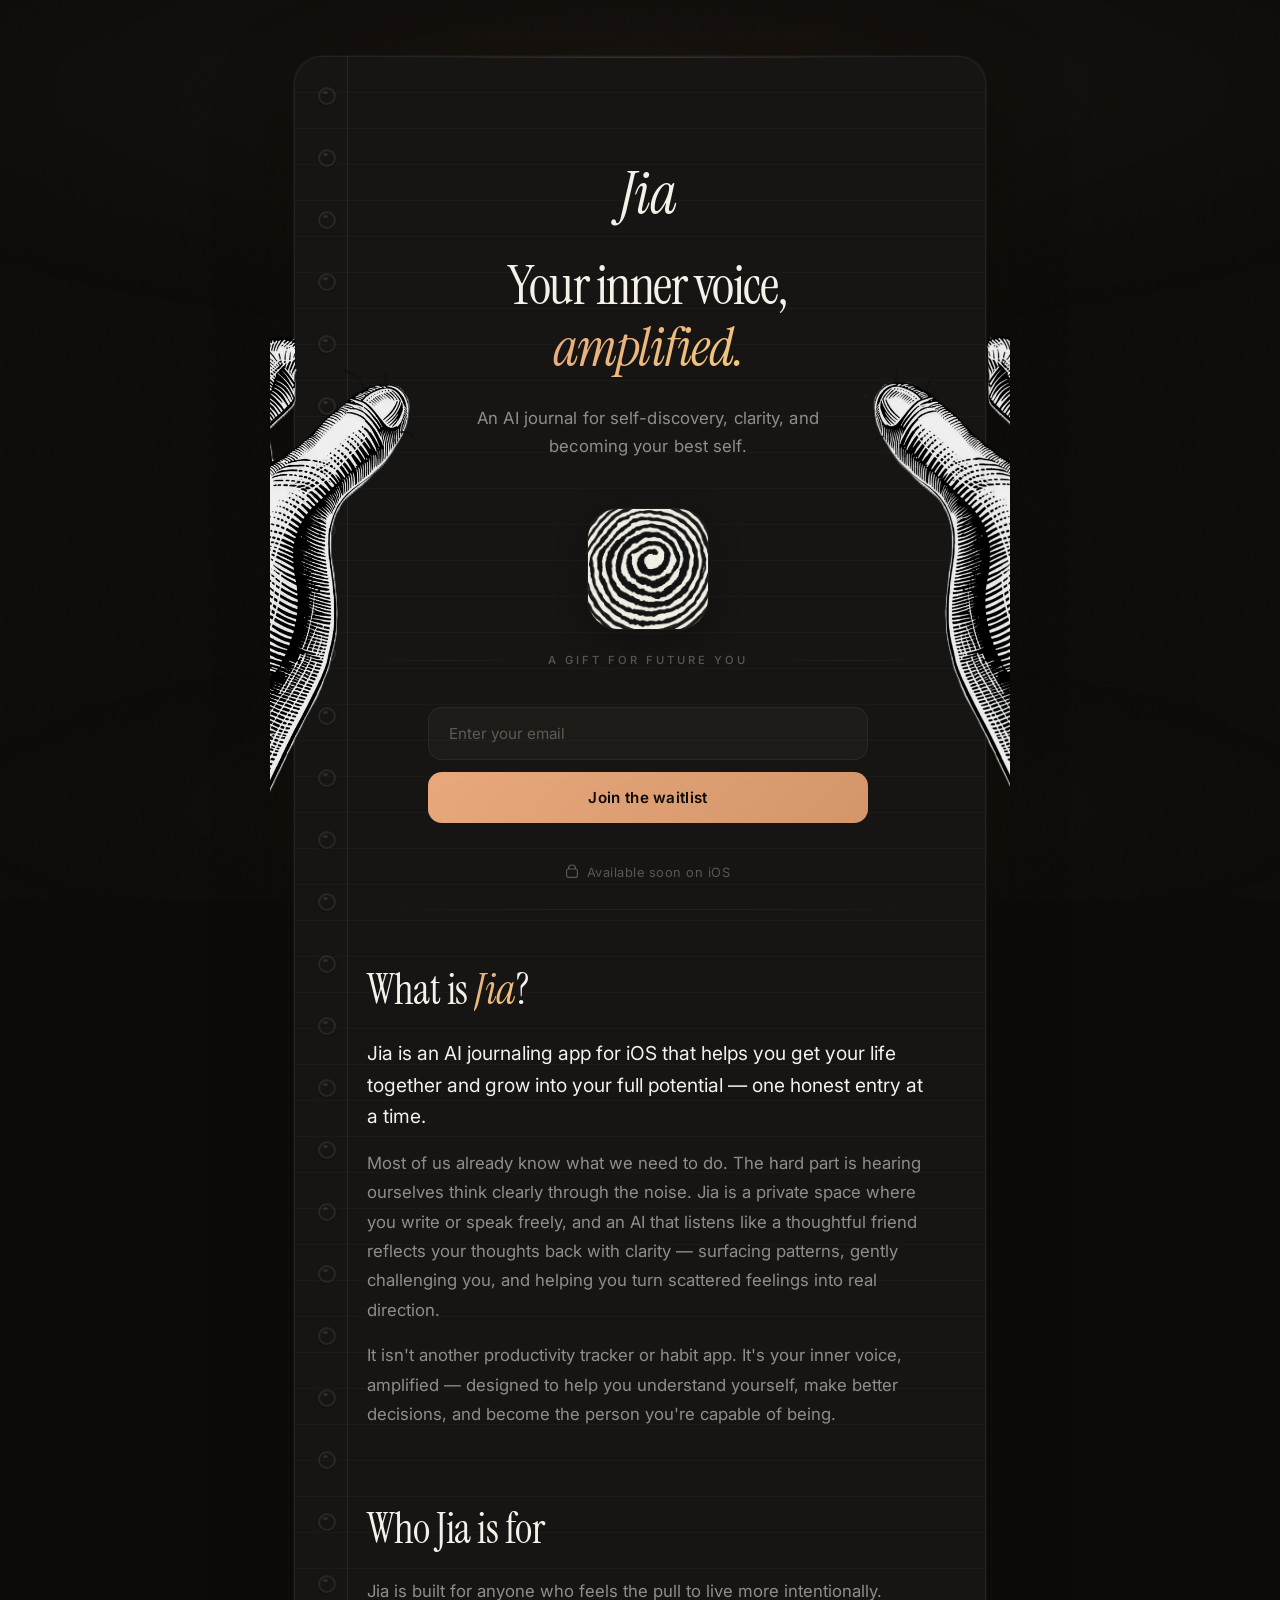
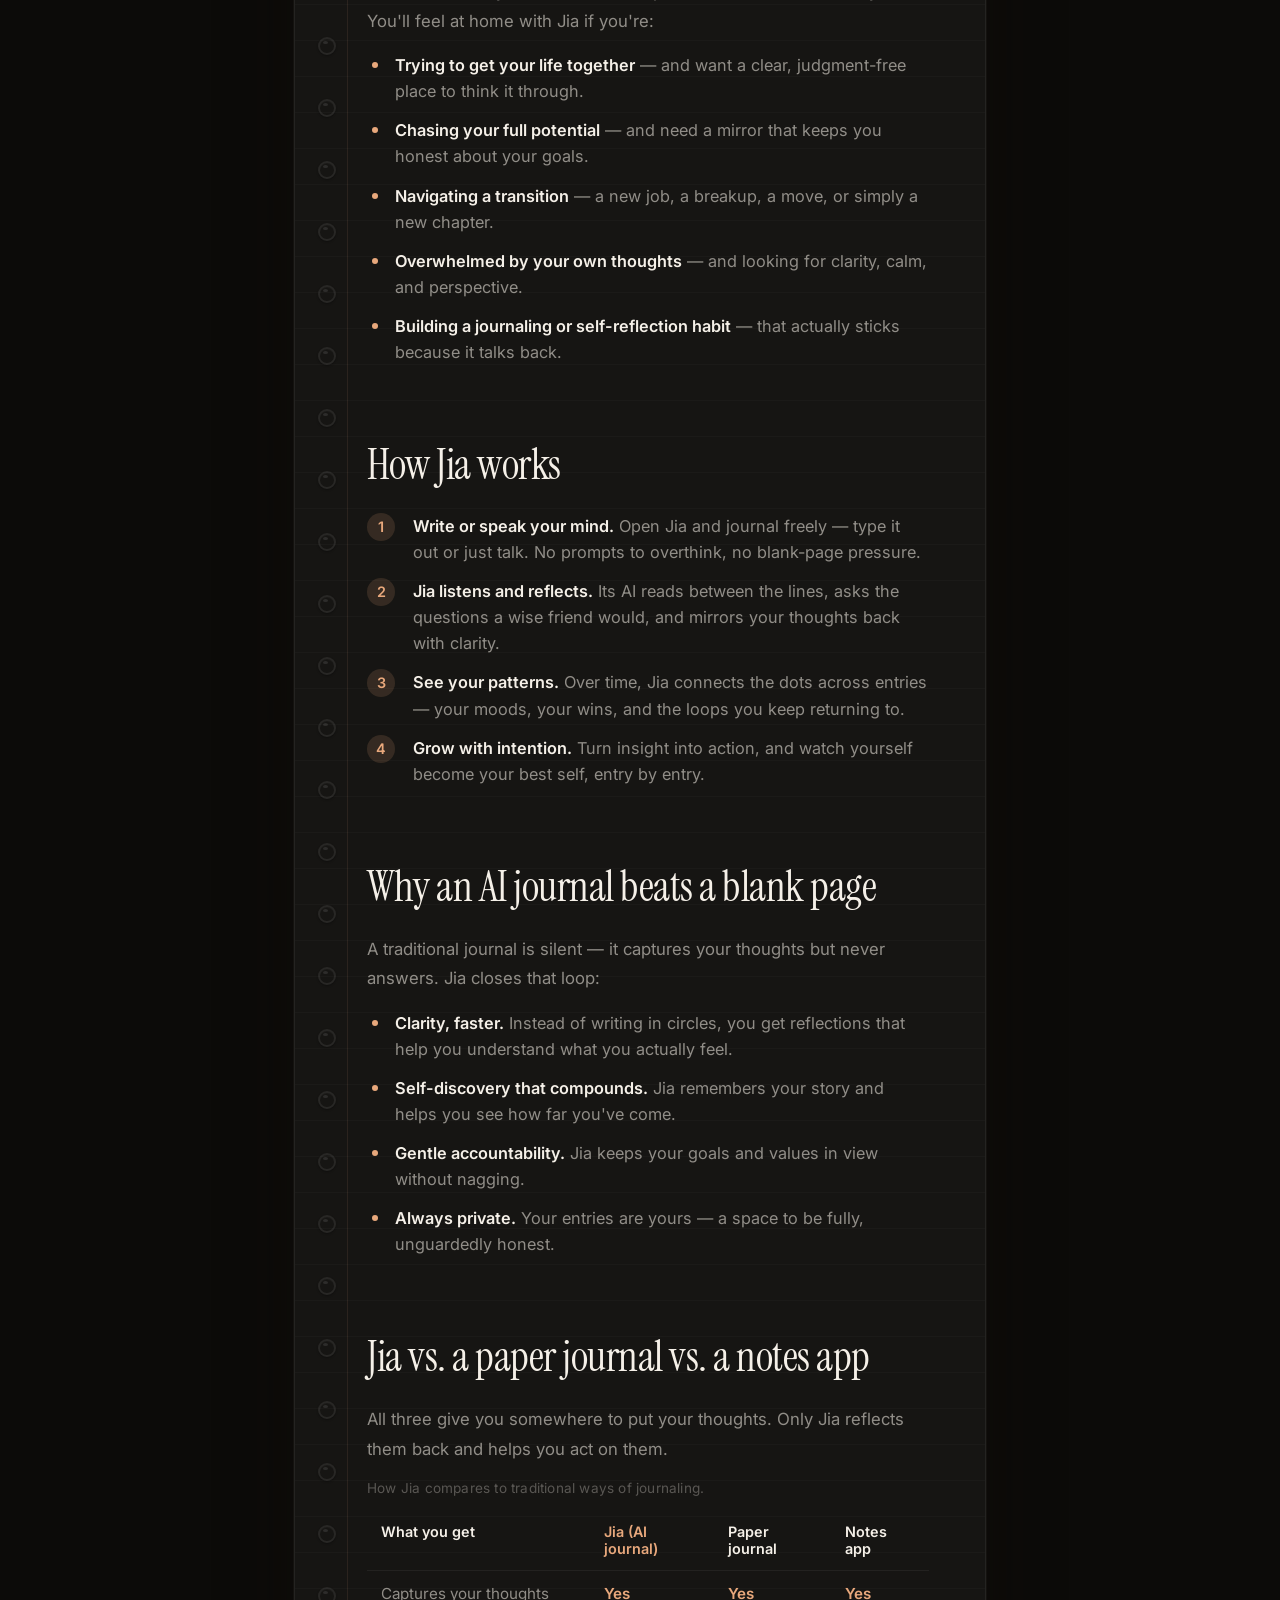
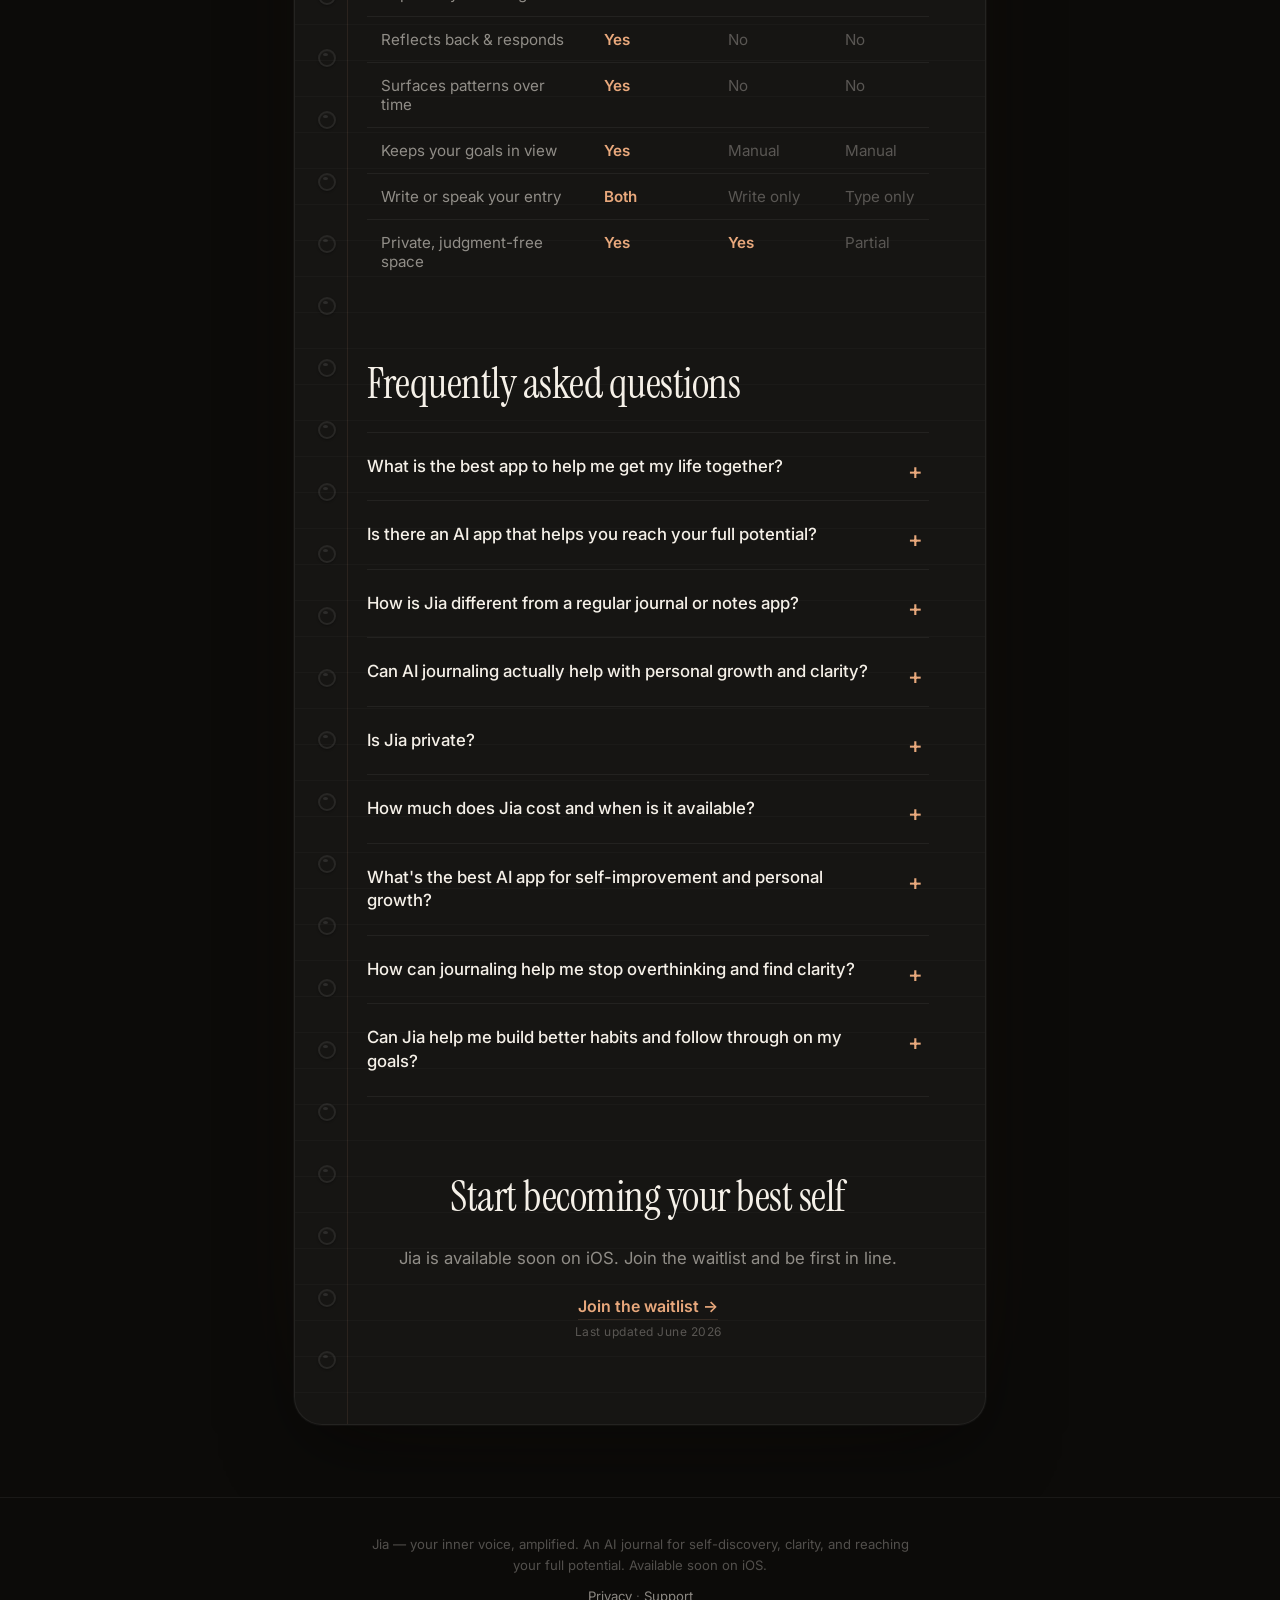
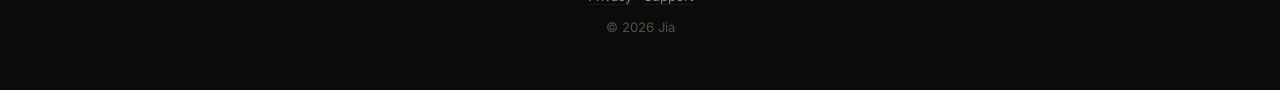
==== commit 7a3fb871: "Soften ambient background glow with blur Co-Authored-By: Claude Sonnet 5 <noreply@anthropic.com>" ====
--- a/index.html
+++ b/index.html
@@ -257,9 +257,10 @@
       top: -20%;
       left: 50%;
       transform: translateX(-50%);
-      width: 140%;
+      width: 170%;
       height: 60%;
-      background: radial-gradient(ellipse at center, rgba(232,168,124,0.07) 0%, transparent 70%);
+      background: radial-gradient(ellipse at center, rgba(232,168,124,0.045) 0%, transparent 60%);
+      filter: blur(50px);
       animation: ambientPulse 8s ease-in-out infinite alternate;
     }
     .ambient::after {
@@ -268,9 +269,10 @@
       bottom: -10%;
       left: 50%;
       transform: translateX(-50%);
-      width: 120%;
+      width: 145%;
       height: 40%;
-      background: radial-gradient(ellipse at center, rgba(232,168,124,0.04) 0%, transparent 70%);
+      background: radial-gradient(ellipse at center, rgba(232,168,124,0.025) 0%, transparent 60%);
+      filter: blur(50px);
       animation: ambientPulse 10s ease-in-out infinite alternate-reverse;
     }
     @keyframes ambientPulse {
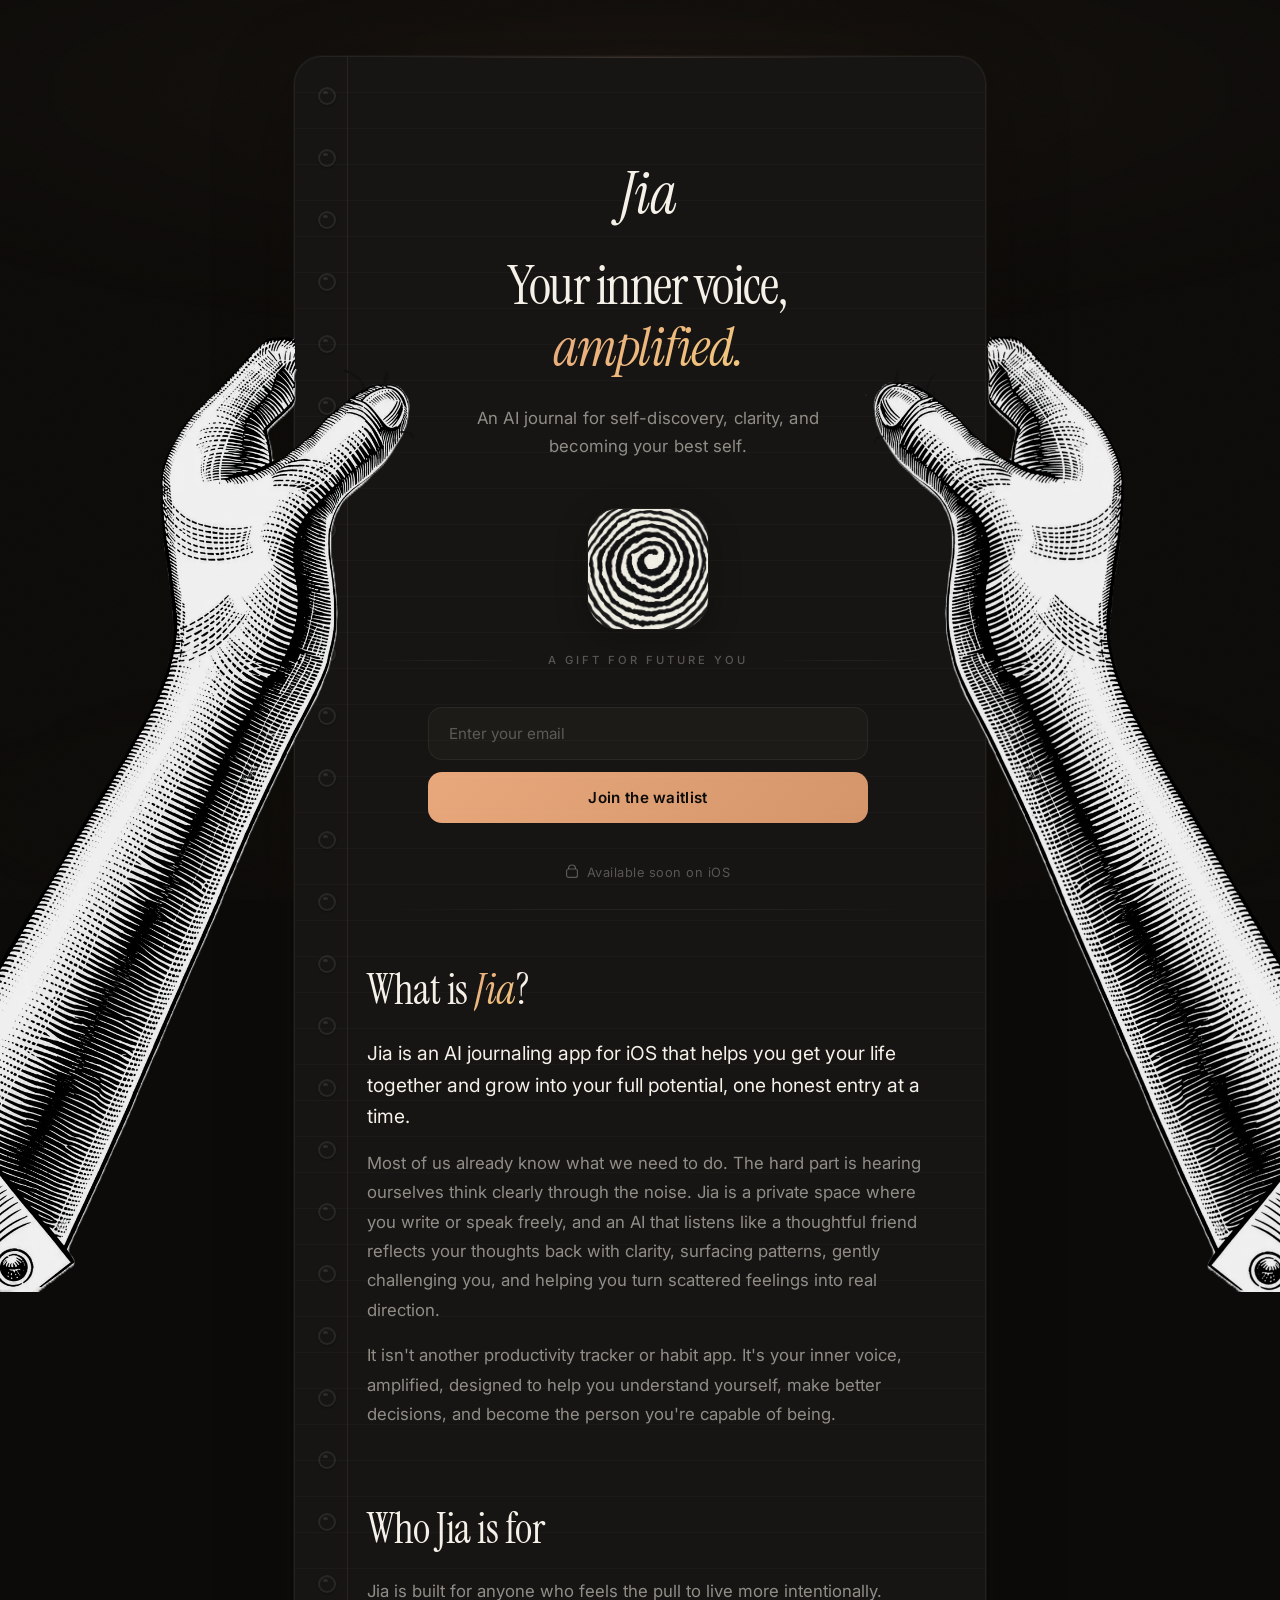
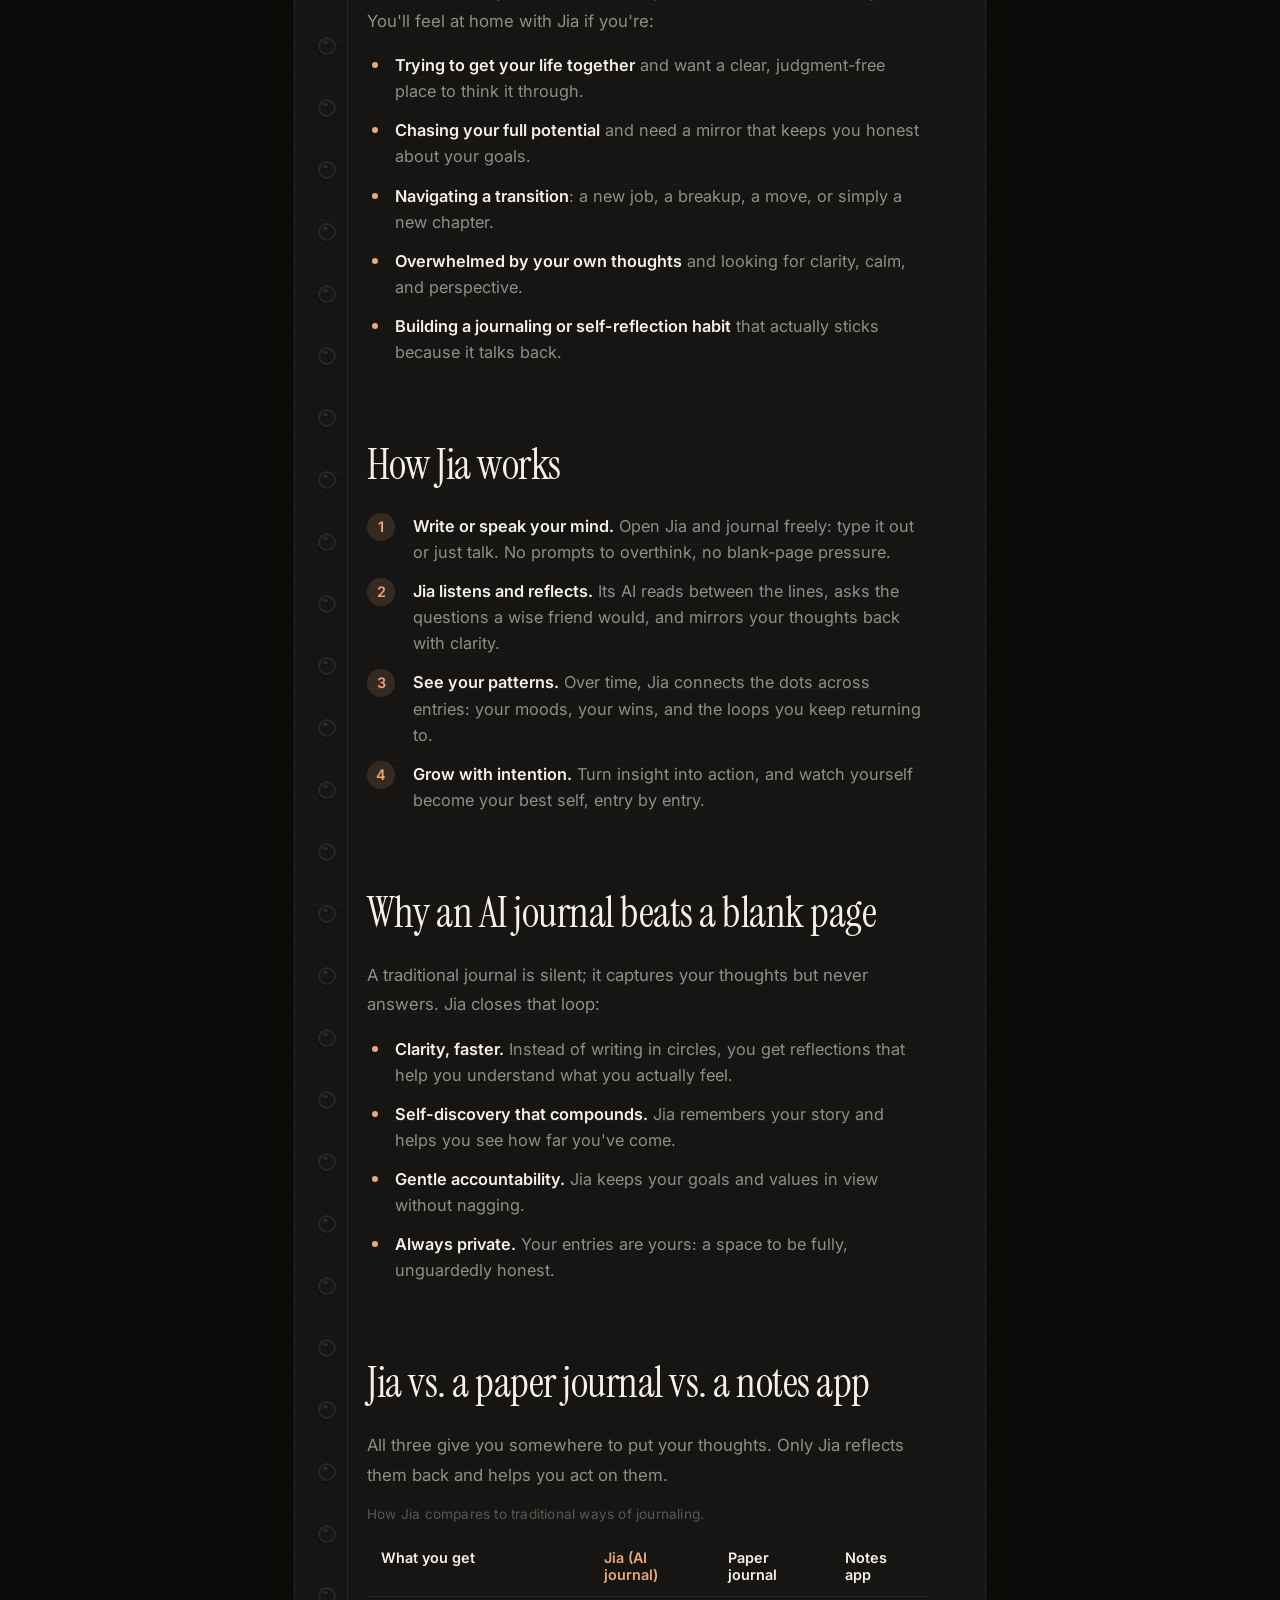
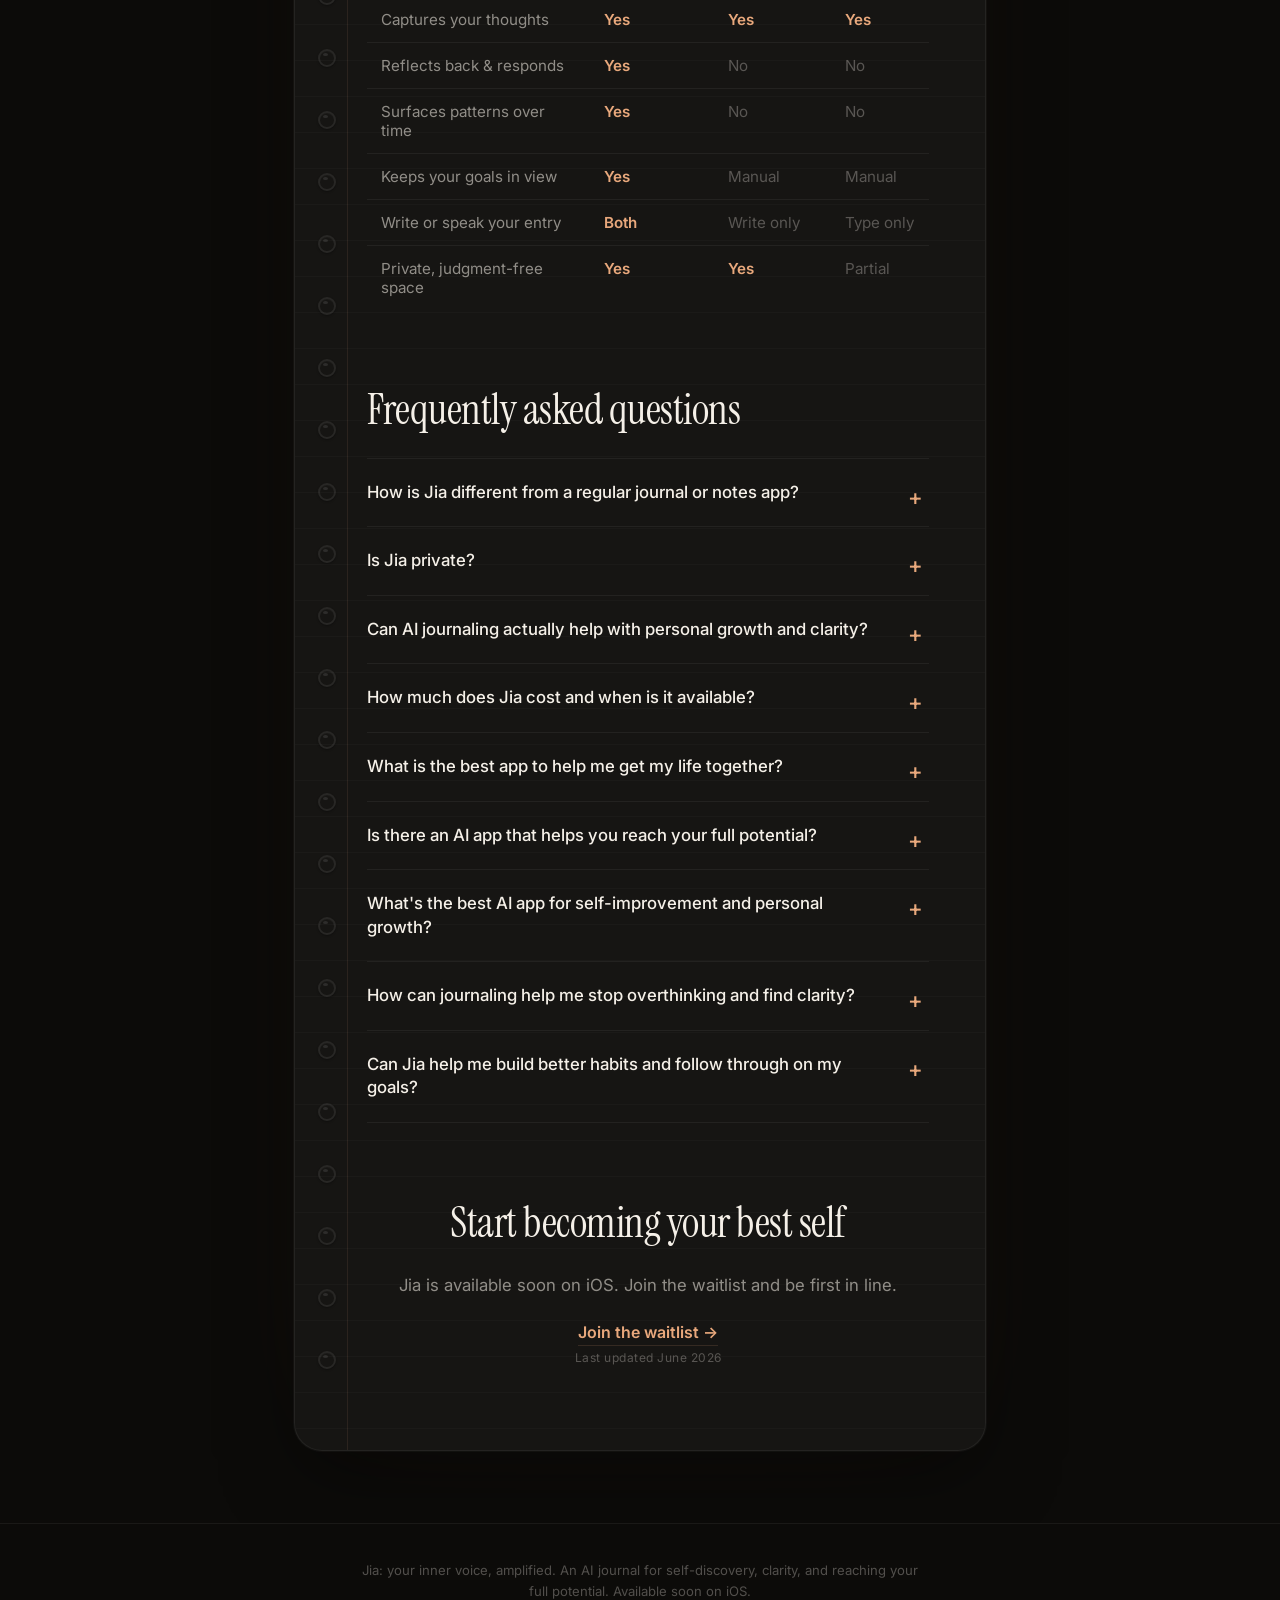
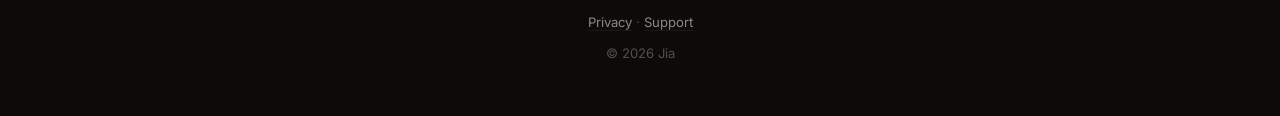
==== commit 98e52c42: "Replace em dashes in copy; reorder FAQ; pin hands to viewport Copy pass across the landing and suppo" ====
--- a/index.html
+++ b/index.html
@@ -3,8 +3,8 @@
 <head>
   <meta charset="UTF-8">
   <meta name="viewport" content="width=device-width, initial-scale=1.0">
-  <title>Jia — AI Journaling App to Get Your Life Together & Reach Your Potential</title>
-  <meta name="description" content="Jia is an AI journaling app for iOS that helps you get your life together, find clarity, and realize your full potential — one honest entry at a time. Join the waitlist.">
+  <title>Jia: AI Journaling App to Get Your Life Together & Reach Your Potential</title>
+  <meta name="description" content="Jia is an AI journaling app for iOS that helps you get your life together, find clarity, and realize your full potential, one honest entry at a time. Join the waitlist.">
   <meta name="keywords" content="AI journaling app, get your life together, reach your full potential, self-improvement app, AI journal, self-discovery, personal growth, become your best self, AI diary, reflection app, iOS journaling">
   <meta name="author" content="Jia">
   <meta name="robots" content="index, follow, max-image-preview:large, max-snippet:-1, max-video-preview:-1">
@@ -18,22 +18,22 @@
   <!-- Open Graph -->
   <meta property="og:type" content="website">
   <meta property="og:site_name" content="Jia">
-  <meta property="og:title" content="Jia — Your inner voice, amplified.">
-  <meta property="og:description" content="An AI journaling app for iOS that helps you get your life together, find clarity, and realize your full potential — one honest entry at a time.">
+  <meta property="og:title" content="Jia: Your inner voice, amplified.">
+  <meta property="og:description" content="An AI journaling app for iOS that helps you get your life together, find clarity, and realize your full potential, one honest entry at a time.">
   <meta property="og:url" content="https://jia.app/">
   <meta property="og:image" content="https://jia.app/og-image.jpg">
   <meta property="og:image:type" content="image/jpeg">
   <meta property="og:image:width" content="1200">
   <meta property="og:image:height" content="630">
-  <meta property="og:image:alt" content="Jia — an AI journaling app for self-discovery and reaching your potential.">
+  <meta property="og:image:alt" content="Jia: an AI journaling app for self-discovery and reaching your potential.">
   <meta property="og:locale" content="en_US">
 
   <!-- Twitter -->
   <meta name="twitter:card" content="summary_large_image">
-  <meta name="twitter:title" content="Jia — Your inner voice, amplified.">
+  <meta name="twitter:title" content="Jia: Your inner voice, amplified.">
   <meta name="twitter:description" content="An AI journaling app for iOS that helps you get your life together, find clarity, and realize your full potential.">
   <meta name="twitter:image" content="https://jia.app/og-image.jpg">
-  <meta name="twitter:image:alt" content="Jia — an AI journaling app for self-discovery and reaching your potential.">
+  <meta name="twitter:image:alt" content="Jia: an AI journaling app for self-discovery and reaching your potential.">
 
   <link rel="icon" type="image/svg+xml" href="favicon.svg">
   <link rel="apple-touch-icon" sizes="180x180" href="apple-touch-icon.png">
@@ -86,26 +86,18 @@
         "mainEntity": [
           {
             "@type": "Question",
-            "name": "What is the best app to help me get my life together?",
+            "name": "How is Jia different from a regular journal or notes app?",
             "acceptedAnswer": {
               "@type": "Answer",
-              "text": "Jia is an AI journaling app designed exactly for this. It gives you a private, judgment-free space to think clearly, understand your patterns, and turn scattered intentions into real direction. Rather than tracking more tasks, Jia helps you reflect, gain clarity, and act with purpose — the foundation for getting your life together."
+              "text": "A normal journal or notes app only stores what you write. Jia responds. Its AI reads your entries, asks thoughtful questions, surfaces patterns across time, and reflects your inner voice back to you, turning passive writing into an active conversation with yourself that drives real self-discovery and growth."
             }
           },
           {
             "@type": "Question",
-            "name": "Is there an AI app that helps you reach your full potential?",
+            "name": "Is Jia private?",
             "acceptedAnswer": {
               "@type": "Answer",
-              "text": "Yes. Jia is an AI-powered journal built to help you realize your full potential. It listens to your thoughts, reflects them back with clarity, keeps your goals in view, and helps you grow into your best self through consistent self-reflection. It's available soon on iOS — you can join the waitlist now."
-            }
-          },
-          {
-            "@type": "Question",
-            "name": "How is Jia different from a regular journal or notes app?",
-            "acceptedAnswer": {
-              "@type": "Answer",
-              "text": "A normal journal or notes app only stores what you write. Jia responds. Its AI reads your entries, asks thoughtful questions, surfaces patterns across time, and reflects your inner voice back to you — turning passive writing into an active conversation with yourself that drives real self-discovery and growth."
+              "text": "Yes. Jia is built as a private, personal space for honest reflection. Your journal entries are yours, the experience is designed so you can write and speak completely unguarded, which is what makes the self-discovery real."
             }
           },
           {
@@ -113,15 +105,7 @@
             "name": "Can AI journaling actually help with personal growth and clarity?",
             "acceptedAnswer": {
               "@type": "Answer",
-              "text": "Journaling is one of the most well-established tools for self-awareness and emotional clarity. Jia amplifies it by adding reflection and pattern-recognition: it helps you process emotions, notice recurring loops, and connect daily experiences to your bigger goals — making consistent personal growth far more achievable than writing alone."
-            }
-          },
-          {
-            "@type": "Question",
-            "name": "Is Jia private?",
-            "acceptedAnswer": {
-              "@type": "Answer",
-              "text": "Yes. Jia is built as a private, personal space for honest reflection. Your journal entries are yours — the experience is designed so you can write and speak completely unguarded, which is what makes the self-discovery real."
+              "text": "Journaling is one of the most well-established tools for self-awareness and emotional clarity. Jia amplifies it by adding reflection and pattern-recognition: it helps you process emotions, notice recurring loops, and connect daily experiences to your bigger goals, making consistent personal growth far more achievable than writing alone."
             }
           },
           {
@@ -130,6 +114,22 @@
             "acceptedAnswer": {
               "@type": "Answer",
               "text": "Jia is launching soon on iOS. You can join the waitlist for free today to get early access at launch. Pricing details will be shared with waitlist members first."
+            }
+          },
+          {
+            "@type": "Question",
+            "name": "What is the best app to help me get my life together?",
+            "acceptedAnswer": {
+              "@type": "Answer",
+              "text": "Jia is an AI journaling app designed exactly for this. It gives you a private, judgment-free space to think clearly, understand your patterns, and turn scattered intentions into real direction. Rather than tracking more tasks, Jia helps you reflect, gain clarity, and act with purpose, the foundation for getting your life together."
+            }
+          },
+          {
+            "@type": "Question",
+            "name": "Is there an AI app that helps you reach your full potential?",
+            "acceptedAnswer": {
+              "@type": "Answer",
+              "text": "Yes. Jia is an AI-powered journal built to help you realize your full potential. It listens to your thoughts, reflects them back with clarity, keeps your goals in view, and helps you grow into your best self through consistent self-reflection. It's available soon on iOS. You can join the waitlist now."
             }
           },
           {
@@ -145,7 +145,7 @@
             "name": "How can journaling help me stop overthinking and find clarity?",
             "acceptedAnswer": {
               "@type": "Answer",
-              "text": "Writing a thought down gets it out of the loop in your head and into something you can actually look at. Jia takes this further: as you journal, its AI reflects your thoughts back, names what you're circling on, and asks the question that moves you forward — turning overthinking into clarity and a next step."
+              "text": "Writing a thought down gets it out of the loop in your head and into something you can actually look at. Jia takes this further: as you journal, its AI reflects your thoughts back, names what you're circling on, and asks the question that moves you forward, turning overthinking into clarity and a next step."
             }
           },
           {
@@ -168,7 +168,7 @@
             "@type": "HowToStep",
             "position": 1,
             "name": "Write or speak your mind",
-            "text": "Open Jia and journal freely — type it out or just talk. No prompts to overthink, no blank-page pressure."
+            "text": "Open Jia and journal freely: type it out or just talk. No prompts to overthink, no blank-page pressure."
           },
           {
             "@type": "HowToStep",
@@ -180,7 +180,7 @@
             "@type": "HowToStep",
             "position": 3,
             "name": "See your patterns",
-            "text": "Over time, Jia connects the dots across entries — your moods, your wins, and the loops you keep returning to."
+            "text": "Over time, Jia connects the dots across entries: your moods, your wins, and the loops you keep returning to."
           },
           {
             "@type": "HowToStep",
@@ -194,7 +194,7 @@
         "@type": "WebPage",
         "@id": "https://jia.app/#webpage",
         "url": "https://jia.app/",
-        "name": "Jia — AI Journaling App to Get Your Life Together & Reach Your Potential",
+        "name": "Jia: AI Journaling App to Get Your Life Together & Reach Your Potential",
         "isPartOf": { "@id": "https://jia.app/#website" },
         "about": { "@id": "https://jia.app/#app" },
         "primaryImageOfPage": "https://jia.app/og-image.jpg",
@@ -293,22 +293,12 @@
     }
 
     /* ============ HANDS ============ */
-    /* Anchor pins the hands to the first screen so they hold the top of
-       the notebook page and scroll away as you read down. overflow:hidden
-       stops them bleeding over the content below the fold. */
-    .hands-anchor {
-      position: absolute;
-      top: 0;
-      left: 0;
-      right: 0;
-      height: 100vh;
+    /* Fixed to the viewport so the hands hold the notebook page in place
+       while the page scrolls underneath them. */
+    .fixed-hands {
+      position: fixed;
+      height: auto;
       z-index: 10;
-      pointer-events: none;
-      overflow: hidden;
-    }
-    .fixed-hands {
-      position: absolute;
-      height: auto;
       pointer-events: none;
       filter: brightness(0.9) contrast(1.1);
     }
@@ -714,7 +704,7 @@
     @media (max-width: 600px) {
       .landing { padding: 40px 16px; }
       .card-wrap { padding: 24px 28px 100px; padding-left: 52px; border-radius: 22px; }
-      .spiral-binding { left: 14px; gap: 16px; }
+      .spiral-binding { left: 14px; }
       .spiral-ring { width: 14px; height: 14px; border-width: 2px; }
       .spiral-margin { left: 38px; }
       .logo-img { width: 100px; height: 100px; border-radius: 24px; }
@@ -729,7 +719,7 @@
     }
 
     /* ============ SEO / AEO CONTENT ============ */
-    /* On-paper content — continues the notebook page below the hero. */
+    /* On-paper content that continues the notebook page below the hero. */
     .content {
       position: relative;
       z-index: 2;
@@ -939,19 +929,17 @@
   <!-- Film grain -->
   <div class="noise"></div>
 
+  <!-- ============ HANDS (hold the notebook page in place while it scrolls) ============ -->
+  <picture>
+    <source srcset="left_handy.webp" type="image/webp">
+    <img src="left_handy-640.png" class="fixed-hands left" alt="" aria-hidden="true" width="540" height="960">
+  </picture>
+  <picture>
+    <source srcset="right_handy.webp" type="image/webp">
+    <img src="right_handy-640.png" class="fixed-hands right" alt="" aria-hidden="true" width="540" height="960">
+  </picture>
+
   <main class="landing" id="landing">
-
-    <!-- ============ HANDS (hold the top of the notebook page) ============ -->
-    <div class="hands-anchor">
-      <picture>
-        <source srcset="left_handy.webp" type="image/webp">
-        <img src="left_handy-640.png" class="fixed-hands left" alt="" aria-hidden="true" width="540" height="960">
-      </picture>
-      <picture>
-        <source srcset="right_handy.webp" type="image/webp">
-        <img src="right_handy-640.png" class="fixed-hands right" alt="" aria-hidden="true" width="540" height="960">
-      </picture>
-    </div>
 
     <div class="card-wrap">
 
@@ -970,7 +958,7 @@
     <div class="logo-wrap">
       <picture>
         <source srcset="logo.webp" type="image/webp">
-        <img class="logo-img" src="logo-256.png" alt="Jia — spiral logo" width="120" height="120">
+        <img class="logo-img" src="logo-256.png" alt="Jia: spiral logo" width="120" height="120">
       </picture>
     </div>
 
@@ -999,41 +987,41 @@
 
       <section aria-labelledby="what-is-jia">
         <h2 id="what-is-jia">What is <em>Jia</em>?</h2>
-        <p class="lead">Jia is an AI journaling app for iOS that helps you get your life together and grow into your full potential — one honest entry at a time.</p>
-        <p>Most of us already know what we need to do. The hard part is hearing ourselves think clearly through the noise. Jia is a private space where you write or speak freely, and an AI that listens like a thoughtful friend reflects your thoughts back with clarity — surfacing patterns, gently challenging you, and helping you turn scattered feelings into real direction.</p>
-        <p>It isn't another productivity tracker or habit app. It's your inner voice, amplified — designed to help you understand yourself, make better decisions, and become the person you're capable of being.</p>
+        <p class="lead">Jia is an AI journaling app for iOS that helps you get your life together and grow into your full potential, one honest entry at a time.</p>
+        <p>Most of us already know what we need to do. The hard part is hearing ourselves think clearly through the noise. Jia is a private space where you write or speak freely, and an AI that listens like a thoughtful friend reflects your thoughts back with clarity, surfacing patterns, gently challenging you, and helping you turn scattered feelings into real direction.</p>
+        <p>It isn't another productivity tracker or habit app. It's your inner voice, amplified, designed to help you understand yourself, make better decisions, and become the person you're capable of being.</p>
       </section>
 
       <section aria-labelledby="who-for">
         <h2 id="who-for">Who Jia is for</h2>
         <p>Jia is built for anyone who feels the pull to live more intentionally. You'll feel at home with Jia if you're:</p>
         <ul>
-          <li><strong>Trying to get your life together</strong> — and want a clear, judgment-free place to think it through.</li>
-          <li><strong>Chasing your full potential</strong> — and need a mirror that keeps you honest about your goals.</li>
-          <li><strong>Navigating a transition</strong> — a new job, a breakup, a move, or simply a new chapter.</li>
-          <li><strong>Overwhelmed by your own thoughts</strong> — and looking for clarity, calm, and perspective.</li>
-          <li><strong>Building a journaling or self-reflection habit</strong> — that actually sticks because it talks back.</li>
+          <li><strong>Trying to get your life together</strong> and want a clear, judgment-free place to think it through.</li>
+          <li><strong>Chasing your full potential</strong> and need a mirror that keeps you honest about your goals.</li>
+          <li><strong>Navigating a transition</strong>: a new job, a breakup, a move, or simply a new chapter.</li>
+          <li><strong>Overwhelmed by your own thoughts</strong> and looking for clarity, calm, and perspective.</li>
+          <li><strong>Building a journaling or self-reflection habit</strong> that actually sticks because it talks back.</li>
         </ul>
       </section>
 
       <section aria-labelledby="how-it-works">
         <h2 id="how-it-works">How Jia works</h2>
         <ul class="steps">
-          <li><strong>Write or speak your mind.</strong> Open Jia and journal freely — type it out or just talk. No prompts to overthink, no blank-page pressure.</li>
+          <li><strong>Write or speak your mind.</strong> Open Jia and journal freely: type it out or just talk. No prompts to overthink, no blank-page pressure.</li>
           <li><strong>Jia listens and reflects.</strong> Its AI reads between the lines, asks the questions a wise friend would, and mirrors your thoughts back with clarity.</li>
-          <li><strong>See your patterns.</strong> Over time, Jia connects the dots across entries — your moods, your wins, and the loops you keep returning to.</li>
+          <li><strong>See your patterns.</strong> Over time, Jia connects the dots across entries: your moods, your wins, and the loops you keep returning to.</li>
           <li><strong>Grow with intention.</strong> Turn insight into action, and watch yourself become your best self, entry by entry.</li>
         </ul>
       </section>
 
       <section aria-labelledby="why-jia">
         <h2 id="why-jia">Why an AI journal beats a blank page</h2>
-        <p>A traditional journal is silent — it captures your thoughts but never answers. Jia closes that loop:</p>
+        <p>A traditional journal is silent; it captures your thoughts but never answers. Jia closes that loop:</p>
         <ul>
           <li><strong>Clarity, faster.</strong> Instead of writing in circles, you get reflections that help you understand what you actually feel.</li>
           <li><strong>Self-discovery that compounds.</strong> Jia remembers your story and helps you see how far you've come.</li>
           <li><strong>Gentle accountability.</strong> Jia keeps your goals and values in view without nagging.</li>
-          <li><strong>Always private.</strong> Your entries are yours — a space to be fully, unguardedly honest.</li>
+          <li><strong>Always private.</strong> Your entries are yours: a space to be fully, unguardedly honest.</li>
         </ul>
       </section>
 
@@ -1096,28 +1084,28 @@
       <section aria-labelledby="faq">
         <h2 id="faq">Frequently asked questions</h2>
         <details class="faq-item">
-          <summary>What is the best app to help me get my life together?</summary>
-          <p>Jia is an AI journaling app designed exactly for this. It gives you a private, judgment-free space to think clearly, understand your patterns, and turn scattered intentions into real direction. Rather than tracking more tasks, Jia helps you reflect, gain clarity, and act with purpose — the foundation for getting your life together.</p>
+          <summary>How is Jia different from a regular journal or notes app?</summary>
+          <p>A normal journal or notes app only stores what you write. Jia responds. Its AI reads your entries, asks thoughtful questions, surfaces patterns across time, and reflects your inner voice back to you, turning passive writing into an active conversation with yourself that drives real self-discovery and growth.</p>
         </details>
         <details class="faq-item">
-          <summary>Is there an AI app that helps you reach your full potential?</summary>
-          <p>Yes. Jia is an AI-powered journal built to help you realize your full potential. It listens to your thoughts, reflects them back with clarity, keeps your goals in view, and helps you grow into your best self through consistent self-reflection. It's available soon on iOS — you can join the waitlist now.</p>
-        </details>
-        <details class="faq-item">
-          <summary>How is Jia different from a regular journal or notes app?</summary>
-          <p>A normal journal or notes app only stores what you write. Jia responds. Its AI reads your entries, asks thoughtful questions, surfaces patterns across time, and reflects your inner voice back to you — turning passive writing into an active conversation with yourself that drives real self-discovery and growth.</p>
+          <summary>Is Jia private?</summary>
+          <p>Yes. Jia is built as a private, personal space for honest reflection. Your journal entries are yours, the experience is designed so you can write and speak completely unguarded, which is what makes the self-discovery real.</p>
         </details>
         <details class="faq-item">
           <summary>Can AI journaling actually help with personal growth and clarity?</summary>
-          <p>Journaling is one of the most well-established tools for self-awareness and emotional clarity. Jia amplifies it by adding reflection and pattern-recognition: it helps you process emotions, notice recurring loops, and connect daily experiences to your bigger goals — making consistent personal growth far more achievable than writing alone.</p>
-        </details>
-        <details class="faq-item">
-          <summary>Is Jia private?</summary>
-          <p>Yes. Jia is built as a private, personal space for honest reflection. Your journal entries are yours — the experience is designed so you can write and speak completely unguarded, which is what makes the self-discovery real.</p>
+          <p>Journaling is one of the most well-established tools for self-awareness and emotional clarity. Jia amplifies it by adding reflection and pattern-recognition: it helps you process emotions, notice recurring loops, and connect daily experiences to your bigger goals, making consistent personal growth far more achievable than writing alone.</p>
         </details>
         <details class="faq-item">
           <summary>How much does Jia cost and when is it available?</summary>
           <p>Jia is launching soon on iOS. You can join the waitlist for free today to get early access at launch. Pricing details will be shared with waitlist members first.</p>
+        </details>
+        <details class="faq-item">
+          <summary>What is the best app to help me get my life together?</summary>
+          <p>Jia is an AI journaling app designed exactly for this. It gives you a private, judgment-free space to think clearly, understand your patterns, and turn scattered intentions into real direction. Rather than tracking more tasks, Jia helps you reflect, gain clarity, and act with purpose, the foundation for getting your life together.</p>
+        </details>
+        <details class="faq-item">
+          <summary>Is there an AI app that helps you reach your full potential?</summary>
+          <p>Yes. Jia is an AI-powered journal built to help you realize your full potential. It listens to your thoughts, reflects them back with clarity, keeps your goals in view, and helps you grow into your best self through consistent self-reflection. It's available soon on iOS. You can join the waitlist now.</p>
         </details>
         <details class="faq-item">
           <summary>What's the best AI app for self-improvement and personal growth?</summary>
@@ -1125,7 +1113,7 @@
         </details>
         <details class="faq-item">
           <summary>How can journaling help me stop overthinking and find clarity?</summary>
-          <p>Writing a thought down gets it out of the loop in your head and into something you can actually look at. Jia takes this further: as you journal, its AI reflects your thoughts back, names what you're circling on, and asks the question that moves you forward — turning overthinking into clarity and a next step.</p>
+          <p>Writing a thought down gets it out of the loop in your head and into something you can actually look at. Jia takes this further: as you journal, its AI reflects your thoughts back, names what you're circling on, and asks the question that moves you forward, turning overthinking into clarity and a next step.</p>
         </details>
         <details class="faq-item">
           <summary>Can Jia help me build better habits and follow through on my goals?</summary>
@@ -1145,7 +1133,7 @@
   </main>
 
   <footer class="site-footer">
-    <p>Jia — your inner voice, amplified. An AI journal for self-discovery, clarity, and reaching your full potential. Available soon on iOS.</p>
+    <p>Jia: your inner voice, amplified. An AI journal for self-discovery, clarity, and reaching your full potential. Available soon on iOS.</p>
     <p style="margin-top:10px;"><a href="/privacy.html">Privacy</a> &middot; <a href="/support.html">Support</a></p>
     <p style="margin-top:10px;">© 2026 Jia</p>
   </footer>
@@ -1204,7 +1192,7 @@
       });
     });
 
-    // Form — optimistic: show success immediately, submit in background
+    // Form: optimistic, show success immediately, submit in background
     const form = document.getElementById('waitlistForm');
     const waitlist = document.getElementById('waitlist');
     form.addEventListener('submit', (e) => {
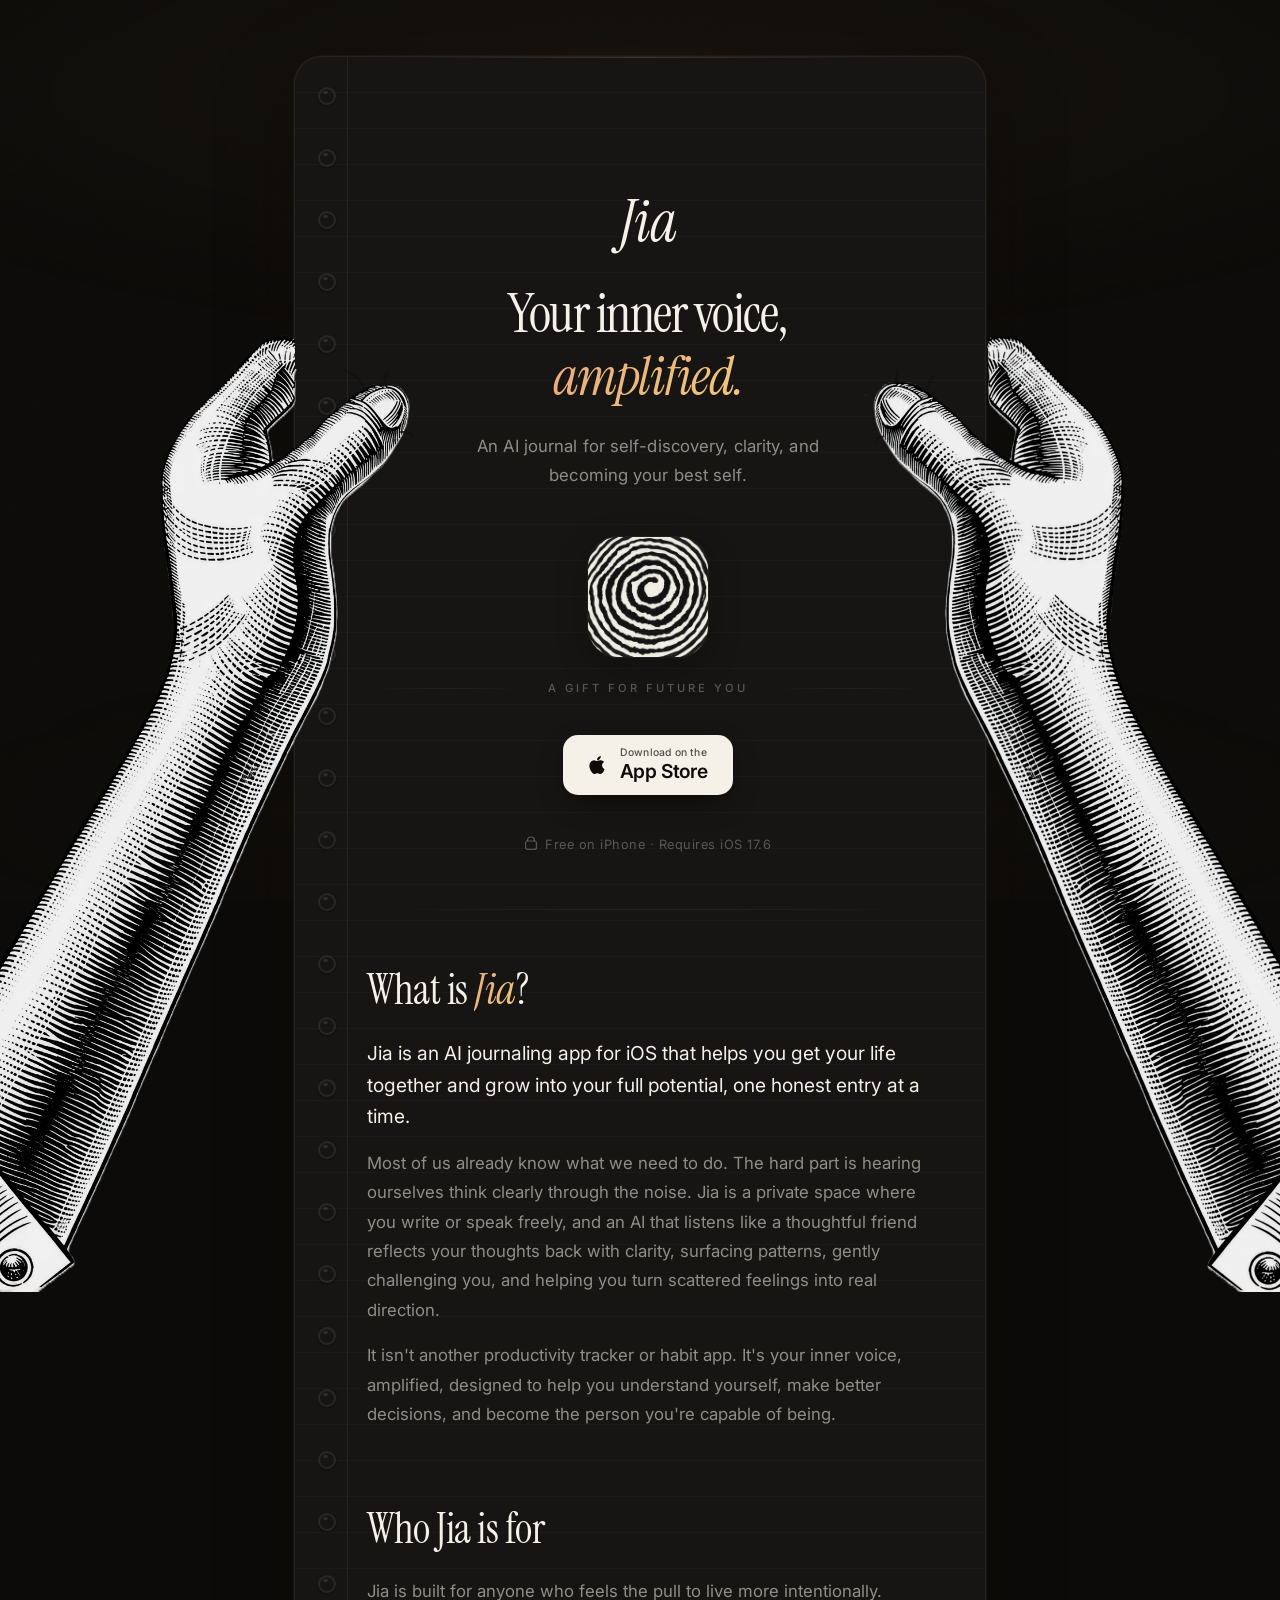
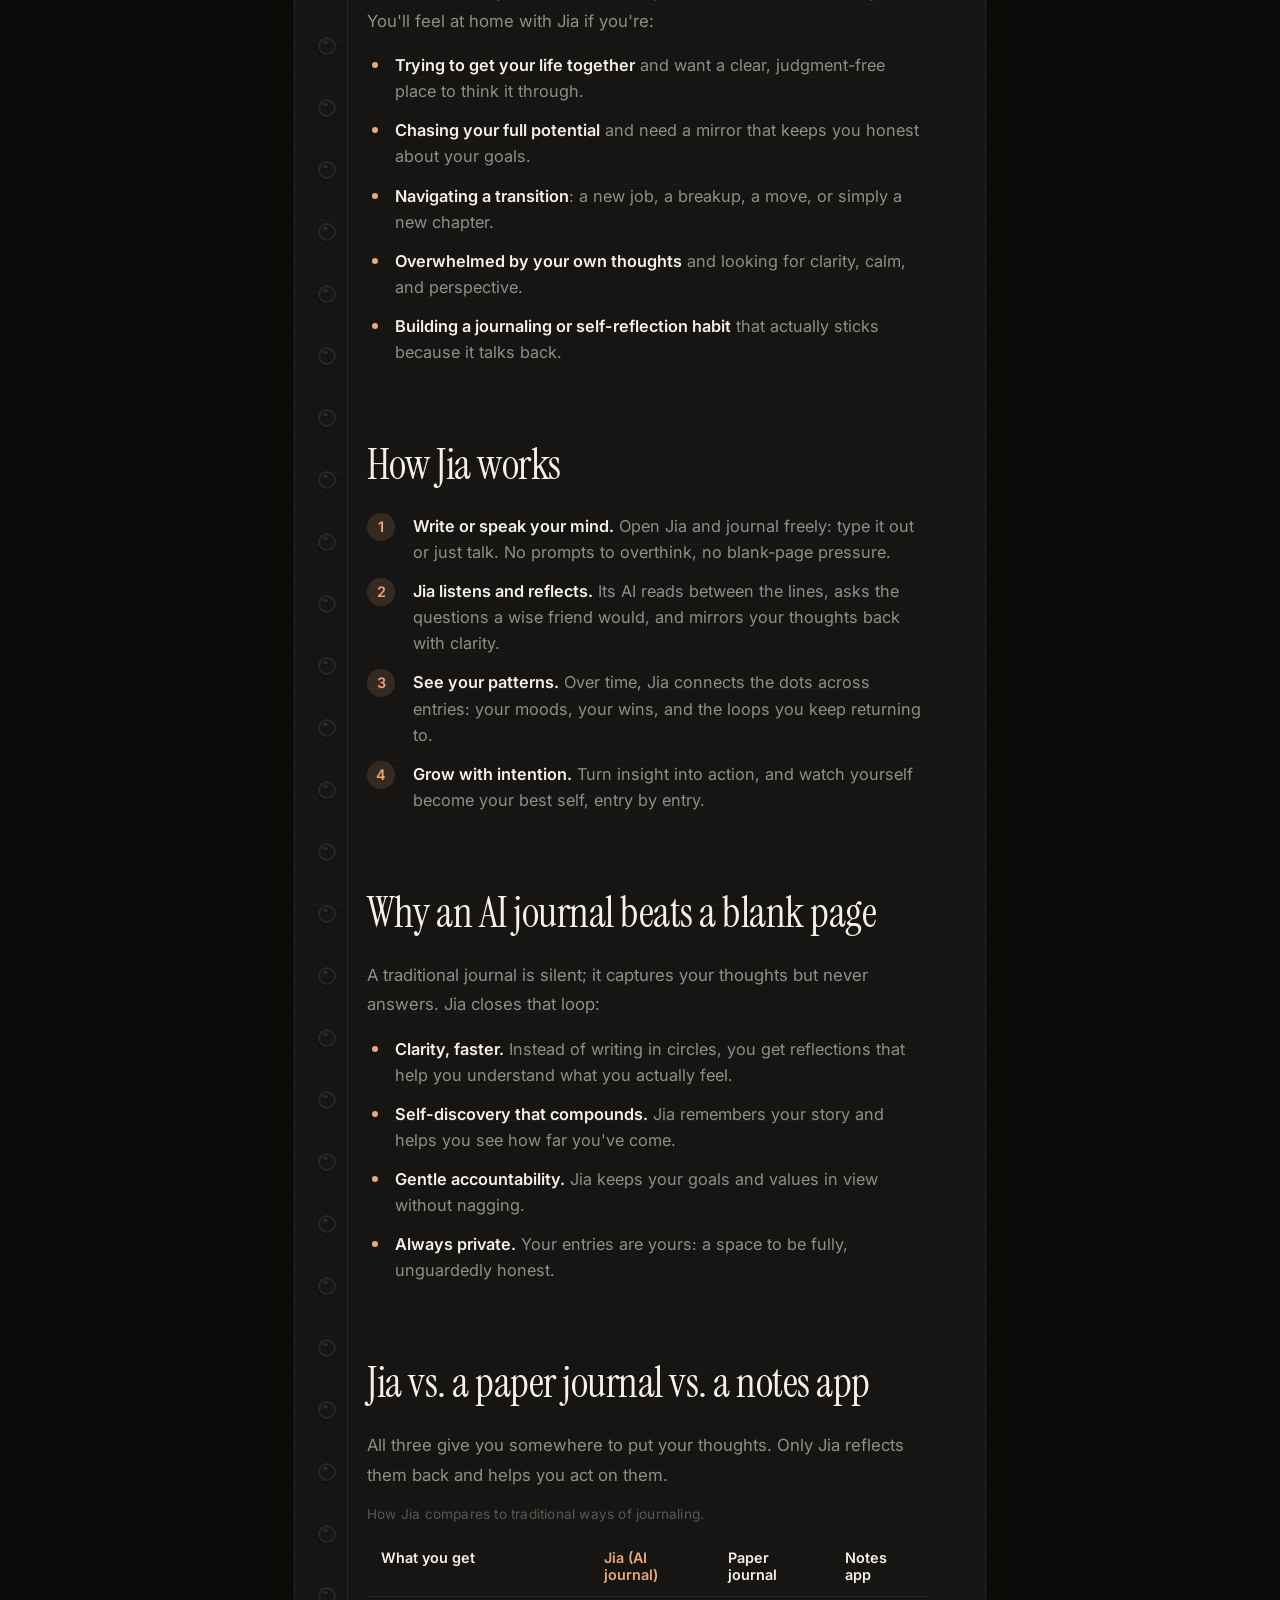
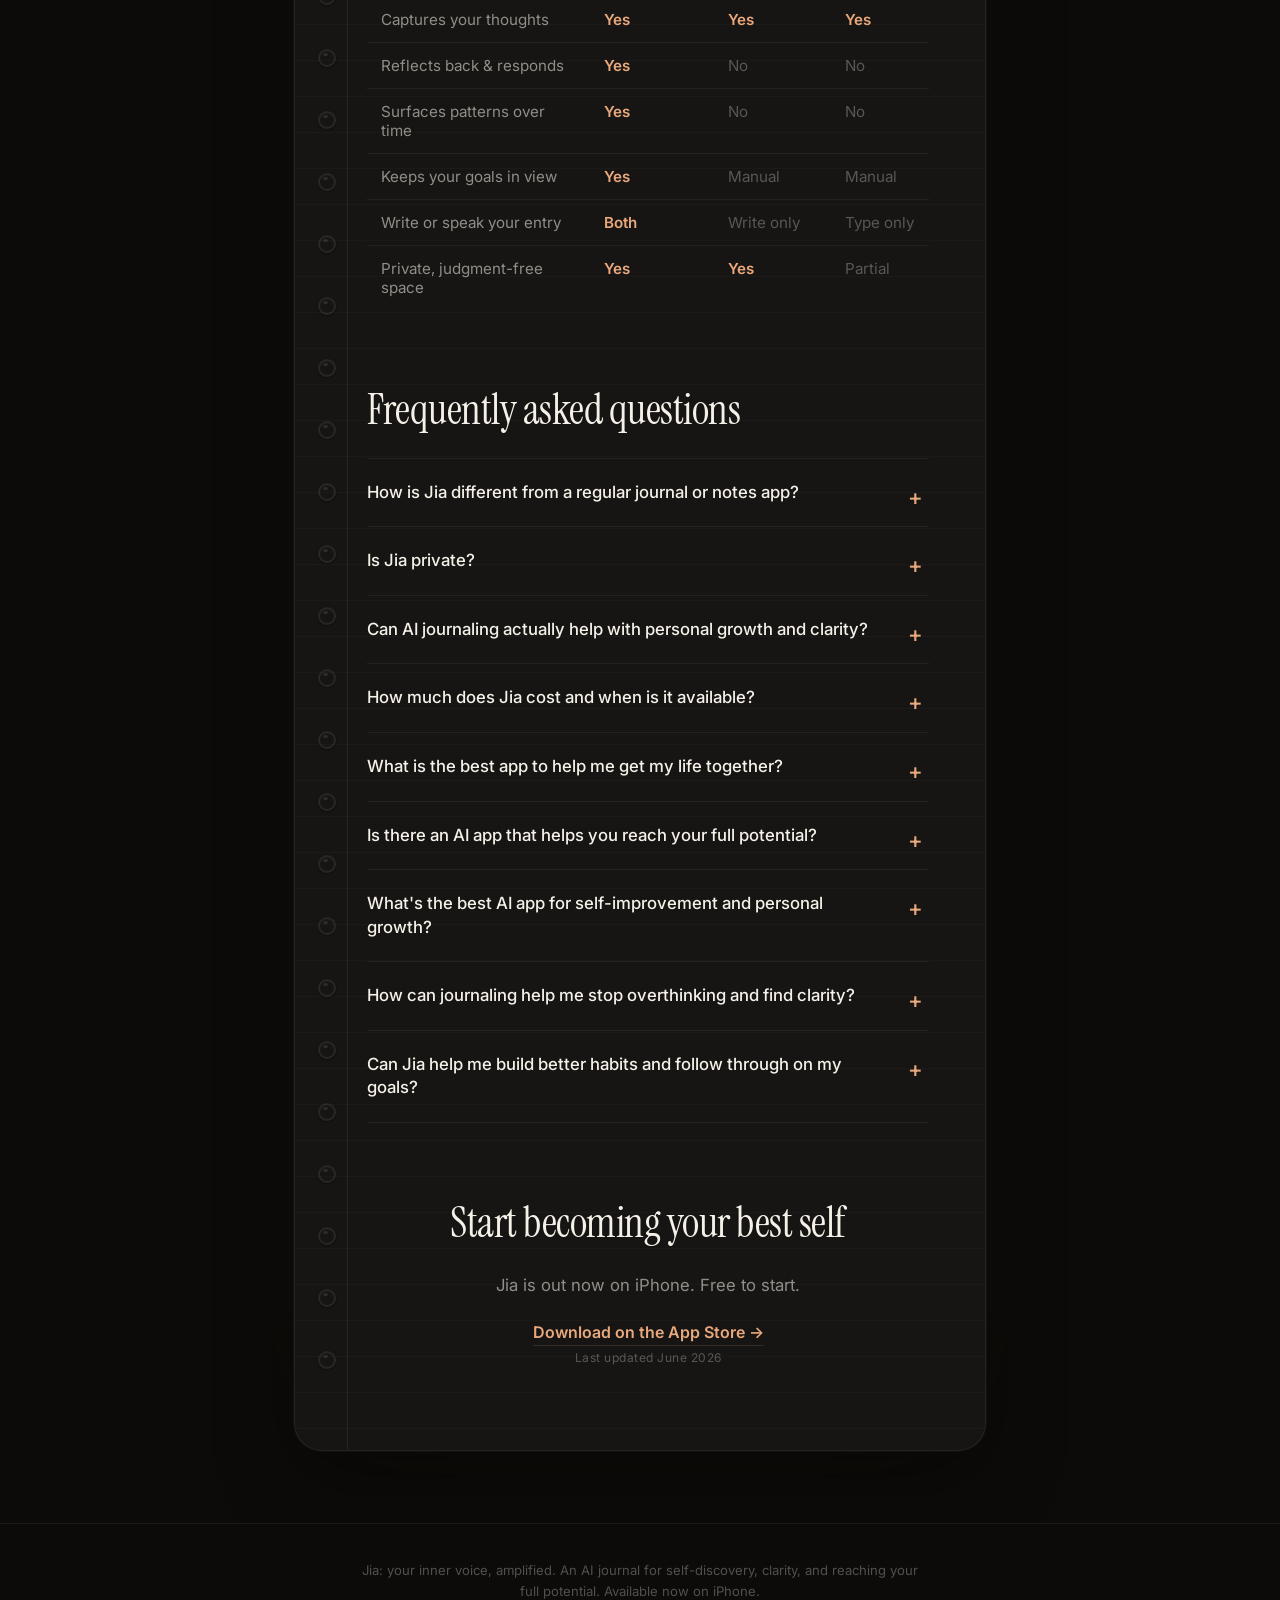
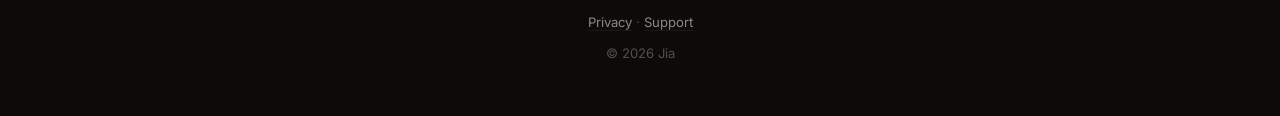
==== commit 8a066622: "Landing: replace the waitlist with the App Store badge Jia is live on the App Store. Swap the email " ====
--- a/index.html
+++ b/index.html
@@ -4,7 +4,7 @@
   <meta charset="UTF-8">
   <meta name="viewport" content="width=device-width, initial-scale=1.0">
   <title>Jia: AI Journaling App to Get Your Life Together & Reach Your Potential</title>
-  <meta name="description" content="Jia is an AI journaling app for iOS that helps you get your life together, find clarity, and realize your full potential, one honest entry at a time. Join the waitlist.">
+  <meta name="description" content="Jia is an AI journaling app for iOS that helps you get your life together, find clarity, and realize your full potential, one honest entry at a time. Free on the App Store.">
   <meta name="keywords" content="AI journaling app, get your life together, reach your full potential, self-improvement app, AI journal, self-discovery, personal growth, become your best self, AI diary, reflection app, iOS journaling">
   <meta name="author" content="Jia">
   <meta name="robots" content="index, follow, max-image-preview:large, max-snippet:-1, max-video-preview:-1">
@@ -13,15 +13,15 @@
   <meta name="application-name" content="Jia">
 
   <!-- Canonical -->
-  <link rel="canonical" href="https://jia.app/">
+  <link rel="canonical" href="https://tryjia.app/">
 
   <!-- Open Graph -->
   <meta property="og:type" content="website">
   <meta property="og:site_name" content="Jia">
   <meta property="og:title" content="Jia: Your inner voice, amplified.">
   <meta property="og:description" content="An AI journaling app for iOS that helps you get your life together, find clarity, and realize your full potential, one honest entry at a time.">
-  <meta property="og:url" content="https://jia.app/">
-  <meta property="og:image" content="https://jia.app/og-image.jpg">
+  <meta property="og:url" content="https://tryjia.app/">
+  <meta property="og:image" content="https://tryjia.app/og-image.jpg">
   <meta property="og:image:type" content="image/jpeg">
   <meta property="og:image:width" content="1200">
   <meta property="og:image:height" content="630">
@@ -32,7 +32,7 @@
   <meta name="twitter:card" content="summary_large_image">
   <meta name="twitter:title" content="Jia: Your inner voice, amplified.">
   <meta name="twitter:description" content="An AI journaling app for iOS that helps you get your life together, find clarity, and realize your full potential.">
-  <meta name="twitter:image" content="https://jia.app/og-image.jpg">
+  <meta name="twitter:image" content="https://tryjia.app/og-image.jpg">
   <meta name="twitter:image:alt" content="Jia: an AI journaling app for self-discovery and reaching your potential.">
 
   <link rel="icon" type="image/svg+xml" href="favicon.svg">
@@ -46,30 +46,30 @@
     "@graph": [
       {
         "@type": "Organization",
-        "@id": "https://jia.app/#organization",
+        "@id": "https://tryjia.app/#organization",
         "name": "Jia",
-        "url": "https://jia.app/",
-        "logo": "https://jia.app/logo-256.png",
+        "url": "https://tryjia.app/",
+        "logo": "https://tryjia.app/logo-256.png",
         "description": "Jia is an AI journaling app that helps people get their life together and realize their full potential through self-reflection."
       },
       {
         "@type": "WebSite",
-        "@id": "https://jia.app/#website",
+        "@id": "https://tryjia.app/#website",
         "name": "Jia",
-        "url": "https://jia.app/",
-        "publisher": { "@id": "https://jia.app/#organization" },
+        "url": "https://tryjia.app/",
+        "publisher": { "@id": "https://tryjia.app/#organization" },
         "description": "An AI journaling app for self-discovery, clarity, and reaching your full potential."
       },
       {
         "@type": "MobileApplication",
-        "@id": "https://jia.app/#app",
+        "@id": "https://tryjia.app/#app",
         "name": "Jia",
         "operatingSystem": "iOS",
         "applicationCategory": "LifestyleApplication",
         "applicationSubCategory": "Journaling, Self-Improvement & Personal Growth",
-        "url": "https://jia.app/",
-        "image": "https://jia.app/og-image.jpg",
-        "author": { "@id": "https://jia.app/#organization" },
+        "url": "https://tryjia.app/",
+        "image": "https://tryjia.app/og-image.jpg",
+        "author": { "@id": "https://tryjia.app/#organization" },
         "description": "Jia is an AI journaling app for iOS that helps you get your life together and realize your full potential. Write or speak freely and Jia's AI reflects your thoughts back with clarity, surfacing patterns and turning daily journaling into self-discovery and personal growth.",
         "offers": { "@type": "Offer", "price": "0", "priceCurrency": "USD" },
         "featureList": [
@@ -82,7 +82,7 @@
       },
       {
         "@type": "FAQPage",
-        "@id": "https://jia.app/#faq",
+        "@id": "https://tryjia.app/#faq",
         "mainEntity": [
           {
             "@type": "Question",
@@ -113,7 +113,7 @@
             "name": "How much does Jia cost and when is it available?",
             "acceptedAnswer": {
               "@type": "Answer",
-              "text": "Jia is launching soon on iOS. You can join the waitlist for free today to get early access at launch. Pricing details will be shared with waitlist members first."
+              "text": "Jia is available now on iPhone and free to download from the App Store."
             }
           },
           {
@@ -129,7 +129,7 @@
             "name": "Is there an AI app that helps you reach your full potential?",
             "acceptedAnswer": {
               "@type": "Answer",
-              "text": "Yes. Jia is an AI-powered journal built to help you realize your full potential. It listens to your thoughts, reflects them back with clarity, keeps your goals in view, and helps you grow into your best self through consistent self-reflection. It's available soon on iOS. You can join the waitlist now."
+              "text": "Yes. Jia is an AI-powered journal built to help you realize your full potential. It listens to your thoughts, reflects them back with clarity, keeps your goals in view, and helps you grow into your best self through consistent self-reflection. It's available now on iPhone."
             }
           },
           {
@@ -160,7 +160,7 @@
       },
       {
         "@type": "HowTo",
-        "@id": "https://jia.app/#howto",
+        "@id": "https://tryjia.app/#howto",
         "name": "How to use Jia to get your life together",
         "description": "Use Jia, an AI journaling app, to gain clarity, understand your patterns, and grow into your full potential.",
         "step": [
@@ -192,12 +192,12 @@
       },
       {
         "@type": "WebPage",
-        "@id": "https://jia.app/#webpage",
-        "url": "https://jia.app/",
+        "@id": "https://tryjia.app/#webpage",
+        "url": "https://tryjia.app/",
         "name": "Jia: AI Journaling App to Get Your Life Together & Reach Your Potential",
-        "isPartOf": { "@id": "https://jia.app/#website" },
-        "about": { "@id": "https://jia.app/#app" },
-        "primaryImageOfPage": "https://jia.app/og-image.jpg",
+        "isPartOf": { "@id": "https://tryjia.app/#website" },
+        "about": { "@id": "https://tryjia.app/#app" },
+        "primaryImageOfPage": "https://tryjia.app/og-image.jpg",
         "dateModified": "2026-06-26",
         "inLanguage": "en-US",
         "speakable": {
@@ -561,95 +561,74 @@
       animation: fadeUp 0.6s cubic-bezier(0.165, 0.84, 0.44, 1) 0.5s forwards;
     }
 
-    /* ============ WAITLIST ============ */
-    .waitlist {
+    /* ============ APP STORE ============ */
+    .store-cta {
       width: 100%;
       max-width: 440px;
       margin-bottom: 40px;
-    }
-    .waitlist-form {
       display: flex;
-      flex-direction: column;
-      gap: 12px;
-      width: 100%;
-    }
-    .waitlist-input {
-      width: 100%;
-      padding: 16px 20px;
-      border: 1px solid var(--border);
-      border-radius: 14px;
-      background: var(--surface-raised);
-      color: var(--text-primary);
-      font-family: 'Inter', sans-serif;
-      font-size: 0.95rem;
-      outline: none;
-      transition: border-color 0.25s ease, box-shadow 0.25s ease, background 0.25s ease;
-      opacity: 0;
-      transform: translateY(12px);
-      filter: blur(6px);
-    }
-    .waitlist-input::placeholder { color: var(--text-tertiary); }
-    .waitlist-input:focus {
-      border-color: rgba(232,168,124,0.3);
-      box-shadow: 0 0 0 3px var(--accent-dim), 0 0 20px -4px var(--accent-glow);
-      background: var(--bg);
-    }
-    .animate .waitlist-input {
-      animation: fadeUp 0.6s cubic-bezier(0.165, 0.84, 0.44, 1) 0.65s forwards;
-    }
-    .waitlist-btn {
-      width: 100%;
-      padding: 16px 32px;
-      background: linear-gradient(135deg, var(--accent), #D4956A);
+      justify-content: center;
+    }
+    /* The light badge, per Apple's guidance for dark backgrounds. */
+    .store-badge {
+      display: inline-flex;
+      align-items: center;
+      gap: 11px;
+      padding: 13px 26px 14px 22px;
+      border-radius: 15px;
+      background: var(--warm-white);
       color: var(--bg);
-      border: none;
-      border-radius: 14px;
-      font-family: 'Inter', sans-serif;
-      font-weight: 600;
-      font-size: 0.95rem;
-      letter-spacing: 0.3px;
-      cursor: pointer;
+      text-decoration: none;
+      box-shadow: 0 10px 30px -10px rgba(0,0,0,0.7);
       transition: transform 0.25s cubic-bezier(0.165, 0.84, 0.44, 1), box-shadow 0.25s cubic-bezier(0.165, 0.84, 0.44, 1);
       position: relative;
       overflow: hidden;
       opacity: 0;
       filter: blur(6px);
     }
-    .animate .waitlist-btn {
-      animation: fadeUp 0.6s cubic-bezier(0.165, 0.84, 0.44, 1) 0.77s forwards;
-    }
-    .waitlist-btn::before {
+    .animate .store-badge {
+      animation: fadeUp 0.6s cubic-bezier(0.165, 0.84, 0.44, 1) 0.68s forwards;
+    }
+    .store-badge::before {
       content: '';
       position: absolute;
       inset: 0;
-      background: linear-gradient(135deg, transparent 40%, rgba(255,255,255,0.15) 50%, transparent 60%);
+      background: linear-gradient(135deg, transparent 40%, rgba(255,255,255,0.55) 50%, transparent 60%);
       transform: translateX(-100%);
       transition: transform 0.5s ease;
     }
-    .waitlist-btn:hover::before {
-      transform: translateX(100%);
-    }
-    .waitlist-btn:hover {
+    .store-badge:hover::before { transform: translateX(100%); }
+    .store-badge:hover {
       transform: translateY(-2px);
-      box-shadow: 0 8px 24px -4px rgba(232,168,124,0.35);
-    }
-    .waitlist-btn:active {
-      transform: translateY(0);
-      box-shadow: none;
-    }
-
-    .waitlist-success {
-      display: none;
-      font-family: 'Instrument Serif', serif;
-      font-style: italic;
-      font-size: 1.6rem;
-      color: var(--accent);
-      padding: 20px;
-    }
-    .waitlist.success .waitlist-form { display: none; }
-    .waitlist.success .waitlist-success {
-      display: block;
-      animation: fadeUp 0.5s ease-out forwards;
+      box-shadow: 0 14px 36px -10px rgba(232,168,124,0.4);
+    }
+    .store-badge:active { transform: translateY(0); }
+    .store-badge svg {
+      width: 24px; height: 28px;
+      fill: currentColor;
+      flex: 0 0 auto;
+      position: relative;
+    }
+    .store-badge .badge-text {
+      display: flex;
+      flex-direction: column;
+      line-height: 1;
+      text-align: left;
+      position: relative;
+    }
+    .store-badge .badge-sm {
+      font-family: 'Inter', sans-serif;
+      font-size: 0.65rem;
+      font-weight: 500;
+      letter-spacing: 0.2px;
+      opacity: 0.7;
+      margin-bottom: 3px;
+    }
+    .store-badge .badge-lg {
+      font-family: 'Inter', sans-serif;
+      font-size: 1.2rem;
+      font-weight: 600;
+      letter-spacing: -0.4px;
     }
 
     /* ============ FOOTER ============ */
@@ -673,12 +652,6 @@
       animation: fadeUp 0.5s cubic-bezier(0.165, 0.84, 0.44, 1) 0.9s forwards;
     }
 
-    /* ============ CONFETTI ============ */
-    .confetti-container {
-      position: fixed; inset: 0;
-      pointer-events: none; z-index: 99;
-    }
-
     /* ============ KEYFRAMES ============ */
     @keyframes fadeDown {
       from { opacity: 0; transform: translateY(-8px); filter: blur(6px); }
@@ -691,10 +664,6 @@
     @keyframes logoReveal {
       from { opacity: 0; filter: blur(8px); }
       to { opacity: 1; filter: blur(0px); }
-    }
-    @keyframes confettiFall {
-      0% { transform: translateY(0) rotate(0deg); opacity: 1; }
-      100% { transform: translateY(100vh) rotate(720deg); opacity: 0; }
     }
 
     /* ============ RESPONSIVE ============ */
@@ -708,8 +677,7 @@
       .spiral-ring { width: 14px; height: 14px; border-width: 2px; }
       .spiral-margin { left: 38px; }
       .logo-img { width: 100px; height: 100px; border-radius: 24px; }
-      .waitlist-form { flex-direction: column; }
-      .waitlist-btn { padding: 16px; }
+      .store-badge { padding: 13px 22px 14px 18px; }
       .slogan { margin-bottom: 20px; }
       .pill { margin-bottom: 24px; }
     }
@@ -966,17 +934,20 @@
       <span class="divider-text">A gift for future you</span>
     </div>
 
-    <div class="waitlist" id="waitlist">
-      <form class="waitlist-form" id="waitlistForm" action="https://formspree.io/f/xqejaqwb" method="POST">
-        <input class="waitlist-input" type="email" name="email" placeholder="Enter your email" required autocomplete="email">
-        <button class="waitlist-btn" type="submit">Join the waitlist</button>
-      </form>
-      <div class="waitlist-success">You're on the list.<br>We'll be in touch.</div>
+    <div class="store-cta">
+      <a class="store-badge" href="https://apps.apple.com/app/jia-journal/id6786305104"
+         aria-label="Download Jia Journal on the App Store">
+        <svg viewBox="0 0 24 24" aria-hidden="true"><path d="M17.05 20.28c-.98.95-2.05.8-3.08.35-1.09-.46-2.09-.48-3.24 0-1.44.62-2.2.44-3.06-.35C2.79 15.25 3.51 7.59 9.05 7.31c1.35.07 2.29.74 3.08.8 1.18-.24 2.31-.93 3.57-.84 1.51.12 2.65.72 3.4 1.8-3.12 1.87-2.38 5.98.48 7.13-.57 1.5-1.31 2.99-2.54 4.09zM12.03 7.25c-.15-2.23 1.66-4.07 3.74-4.25.29 2.58-2.34 4.5-3.74 4.25z"/></svg>
+        <span class="badge-text">
+          <span class="badge-sm">Download on the</span>
+          <span class="badge-lg">App Store</span>
+        </span>
+      </a>
     </div>
 
     <p class="footer-note">
       <svg class="ios-icon" width="12" height="14" viewBox="0 0 12 14" fill="none"><path d="M9.5 4.5C9.5 2.5 8 1 6 1S2.5 2.5 2.5 4.5" stroke="currentColor" stroke-width="1.2" stroke-linecap="round"/><rect x="0.6" y="5" width="10.8" height="8.4" rx="2" stroke="currentColor" stroke-width="1.2"/></svg>
-      Available soon on iOS
+      Free on iPhone &middot; Requires iOS 17.6
     </p>
 
     </div><!-- /hero-inner -->
@@ -1097,7 +1068,7 @@
         </details>
         <details class="faq-item">
           <summary>How much does Jia cost and when is it available?</summary>
-          <p>Jia is launching soon on iOS. You can join the waitlist for free today to get early access at launch. Pricing details will be shared with waitlist members first.</p>
+          <p>Jia is available now on iPhone and free to download from the App Store.</p>
         </details>
         <details class="faq-item">
           <summary>What is the best app to help me get my life together?</summary>
@@ -1105,7 +1076,7 @@
         </details>
         <details class="faq-item">
           <summary>Is there an AI app that helps you reach your full potential?</summary>
-          <p>Yes. Jia is an AI-powered journal built to help you realize your full potential. It listens to your thoughts, reflects them back with clarity, keeps your goals in view, and helps you grow into your best self through consistent self-reflection. It's available soon on iOS. You can join the waitlist now.</p>
+          <p>Yes. Jia is an AI-powered journal built to help you realize your full potential. It listens to your thoughts, reflects them back with clarity, keeps your goals in view, and helps you grow into your best self through consistent self-reflection. It's available now on iPhone.</p>
         </details>
         <details class="faq-item">
           <summary>What's the best AI app for self-improvement and personal growth?</summary>
@@ -1123,8 +1094,8 @@
 
       <section class="cta-band" aria-labelledby="cta">
         <h2 id="cta">Start becoming your best self</h2>
-        <p>Jia is available soon on iOS. Join the waitlist and be first in line.</p>
-        <a class="cta-link" href="#landing">Join the waitlist →</a>
+        <p>Jia is out now on iPhone. Free to start.</p>
+        <a class="cta-link" href="https://apps.apple.com/app/jia-journal/id6786305104">Download on the App Store →</a>
         <br><span class="updated-stamp">Last updated June 2026</span>
       </section>
 
@@ -1133,12 +1104,10 @@
   </main>
 
   <footer class="site-footer">
-    <p>Jia: your inner voice, amplified. An AI journal for self-discovery, clarity, and reaching your full potential. Available soon on iOS.</p>
-    <p style="margin-top:10px;"><a href="/privacy.html">Privacy</a> &middot; <a href="/support.html">Support</a></p>
+    <p>Jia: your inner voice, amplified. An AI journal for self-discovery, clarity, and reaching your full potential. Available now on iPhone.</p>
+    <p style="margin-top:10px;"><a href="/privacy">Privacy</a> &middot; <a href="/support">Support</a></p>
     <p style="margin-top:10px;">© 2026 Jia</p>
   </footer>
-
-  <div class="confetti-container" id="confettiContainer"></div>
 
   <script>
     document.addEventListener('DOMContentLoaded', () => {
@@ -1180,8 +1149,7 @@
         { sel: '.description', delay: 800, styles: { opacity: '1', transform: 'translateY(0)', filter: 'blur(0px)' } },
         { sel: '.logo-wrap', delay: 900, styles: { opacity: '1', filter: 'blur(0px)' } },
         { sel: '.divider', delay: 1000, styles: { opacity: '1', transform: 'translateY(0)', filter: 'blur(0px)' } },
-        { sel: '.waitlist-input', delay: 1100, styles: { opacity: '1', transform: 'translateY(0)', filter: 'blur(0px)' } },
-        { sel: '.waitlist-btn', delay: 1200, styles: { opacity: '1', filter: 'blur(0px)' } },
+        { sel: '.store-badge', delay: 1150, styles: { opacity: '1', transform: 'translateY(0)', filter: 'blur(0px)' } },
         { sel: '.footer-note', delay: 1300, styles: { opacity: '1', transform: 'translateY(0)', filter: 'blur(0px)' } },
       ];
       reveals.forEach(({ sel, delay, styles }) => {
@@ -1192,38 +1160,6 @@
       });
     });
 
-    // Form: optimistic, show success immediately, submit in background
-    const form = document.getElementById('waitlistForm');
-    const waitlist = document.getElementById('waitlist');
-    form.addEventListener('submit', (e) => {
-      e.preventDefault();
-      const data = new FormData(form);
-      waitlist.classList.add('success');
-      spawnConfetti();
-      fetch(form.action, {
-        method: 'POST', body: data,
-        headers: { 'Accept': 'application/json' }
-      }).catch(() => {});
-    });
-
-    function spawnConfetti() {
-      const c = document.getElementById('confettiContainer');
-      const colors = ['#E8A87C','#F2C97E','#D4956A','#F5F0E8','#E07850'];
-      for (let i = 0; i < 40; i++) {
-        const p = document.createElement('div');
-        const color = colors[Math.floor(Math.random() * colors.length)];
-        const size = 4 + Math.random() * 8;
-        const shapes = ['50%', '2px', '50% 0 50% 50%'];
-        p.style.cssText = `
-          position:absolute; left:${30+Math.random()*40}%; top:-10px;
-          width:${size}px; height:${size}px; background:${color};
-          border-radius:${shapes[Math.floor(Math.random()*shapes.length)]};
-          opacity:0.9; animation: confettiFall ${1.5+Math.random()*2}s ease-out ${Math.random()*0.5}s forwards;
-        `;
-        c.appendChild(p);
-      }
-      setTimeout(() => c.innerHTML = '', 4000);
-    }
   </script>
 
 </body>
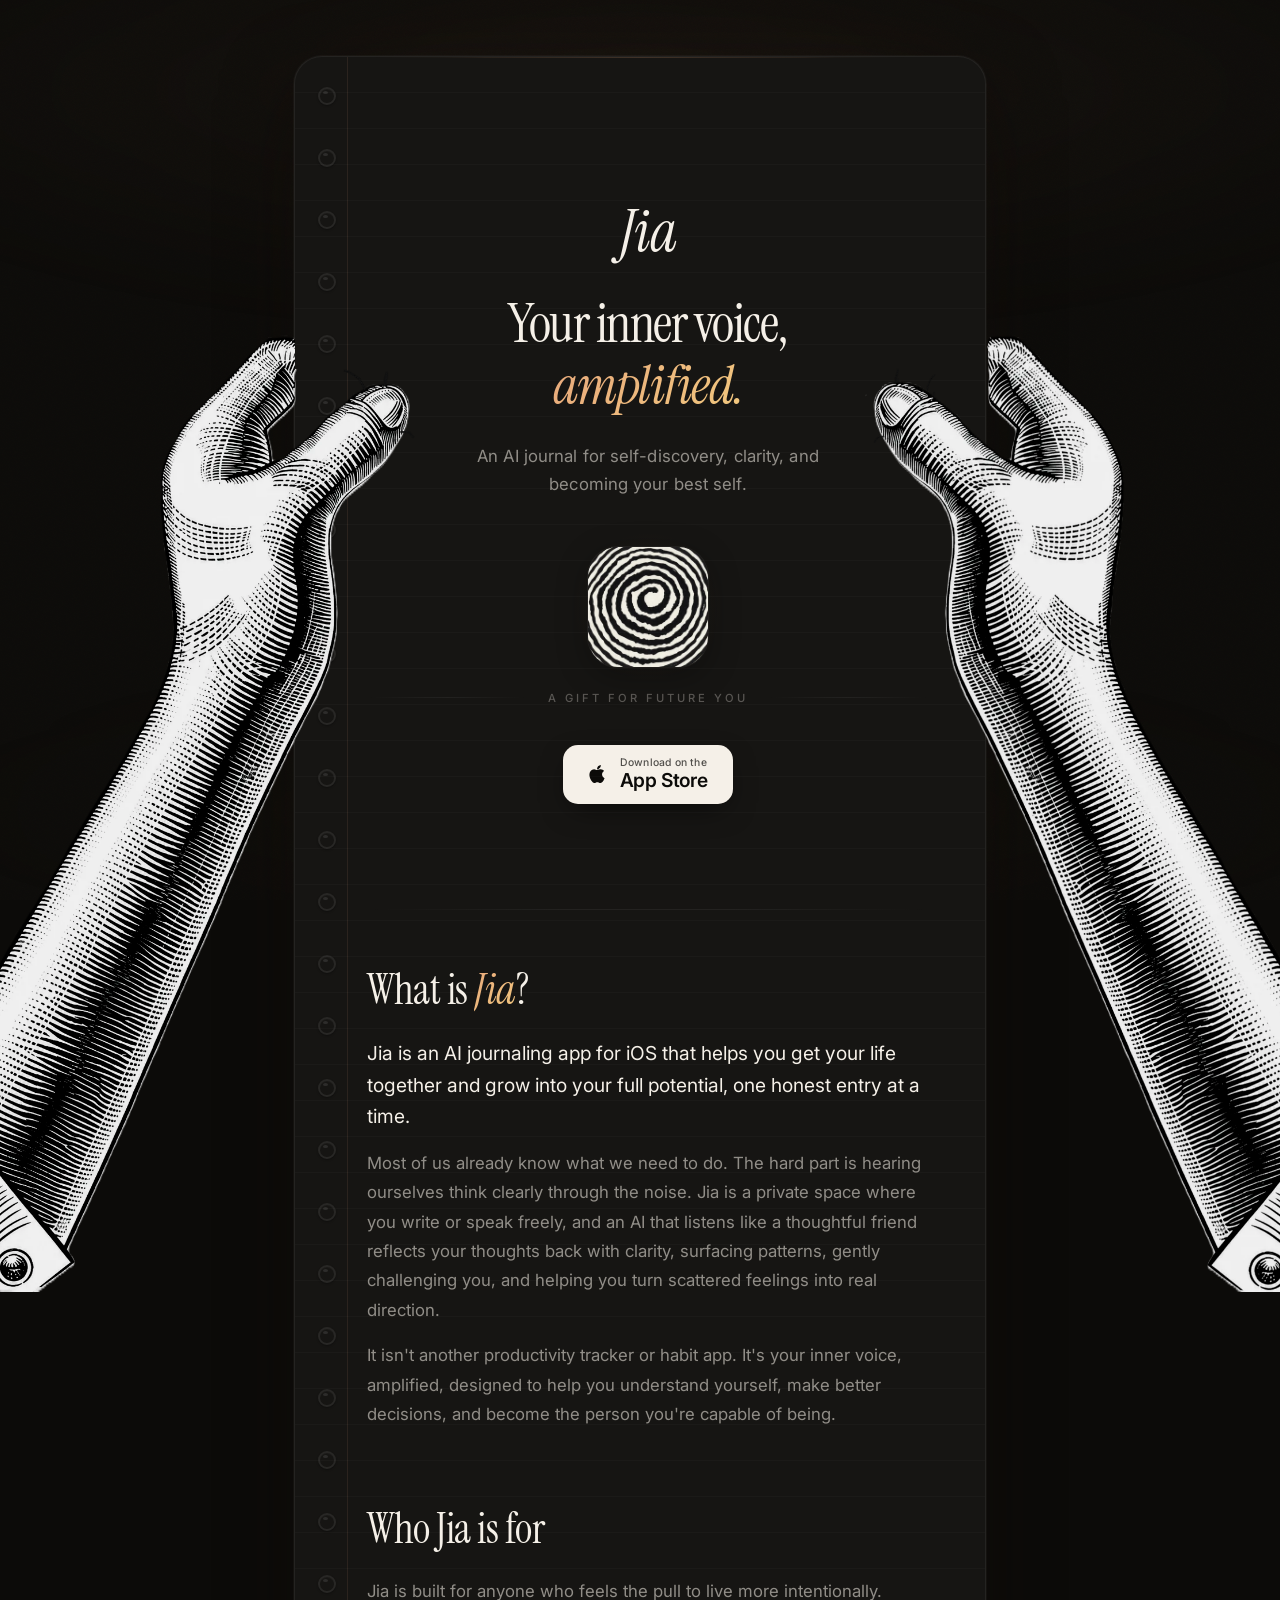
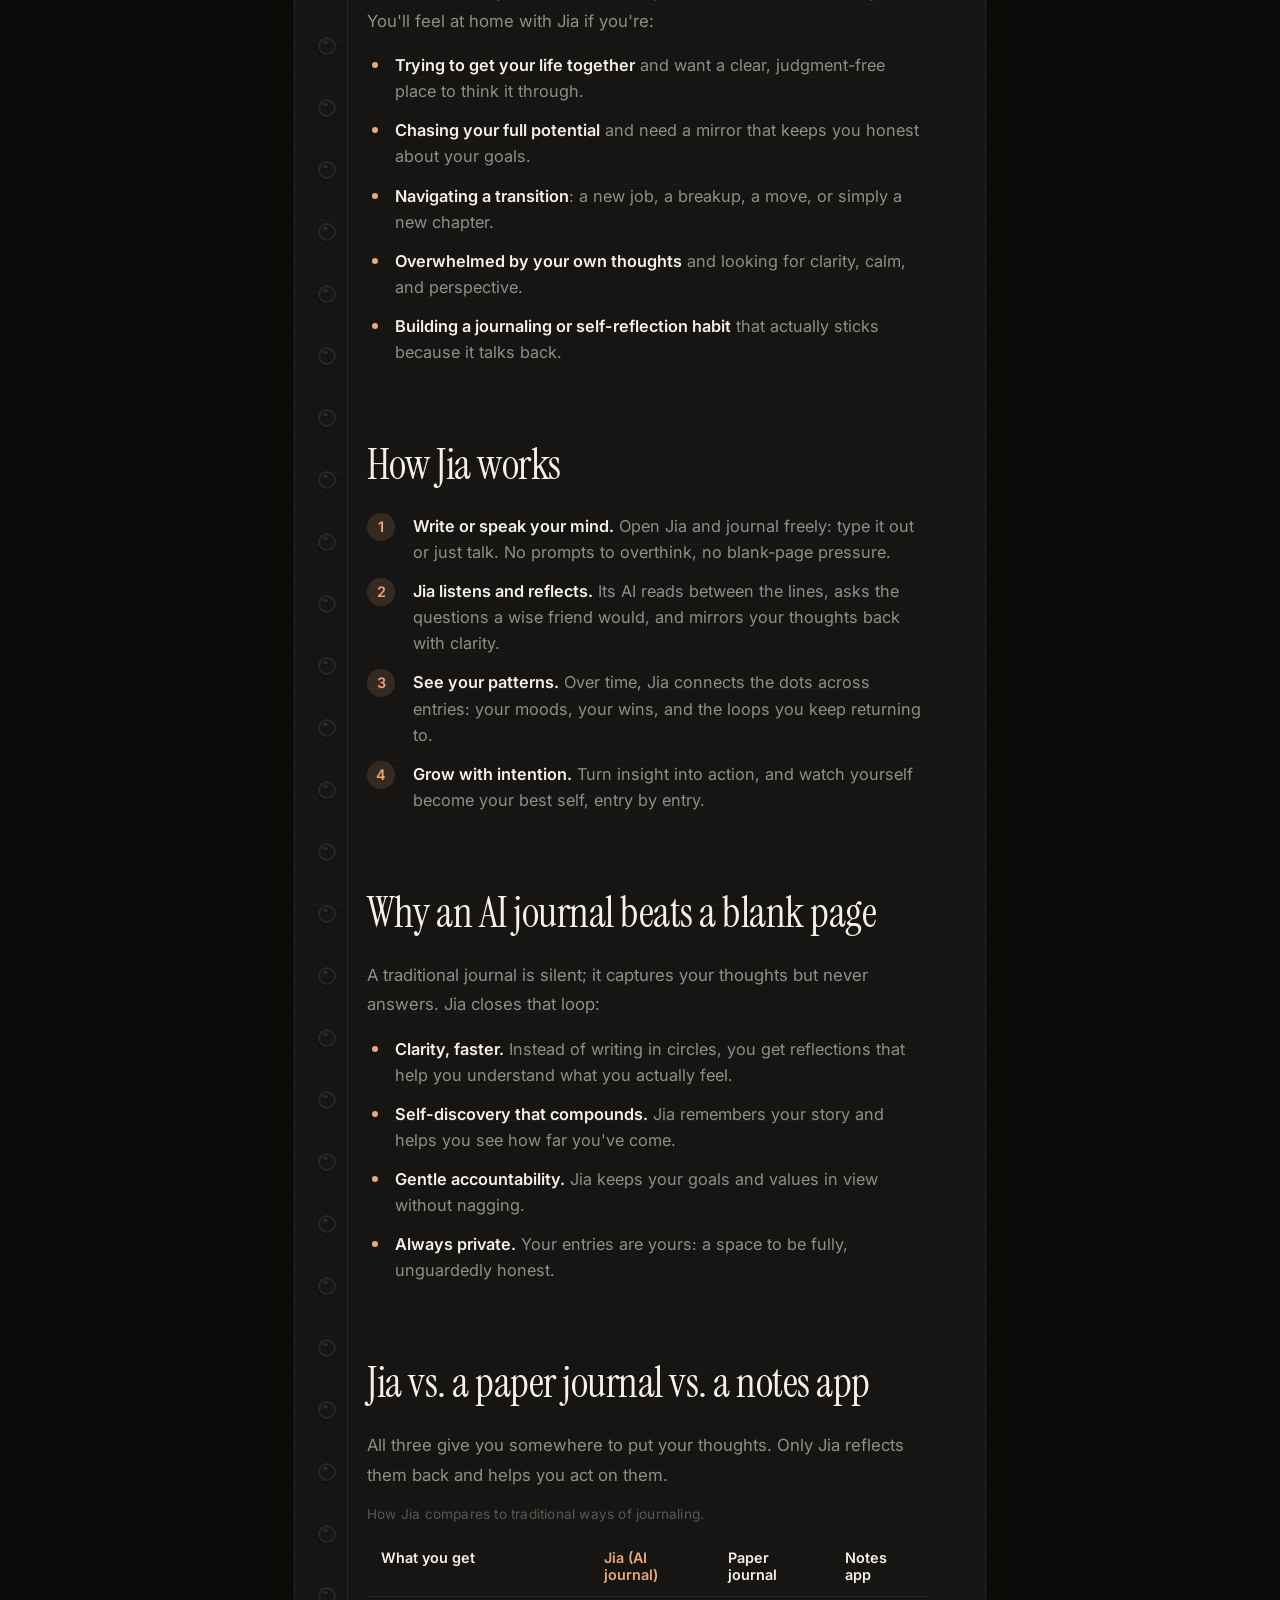
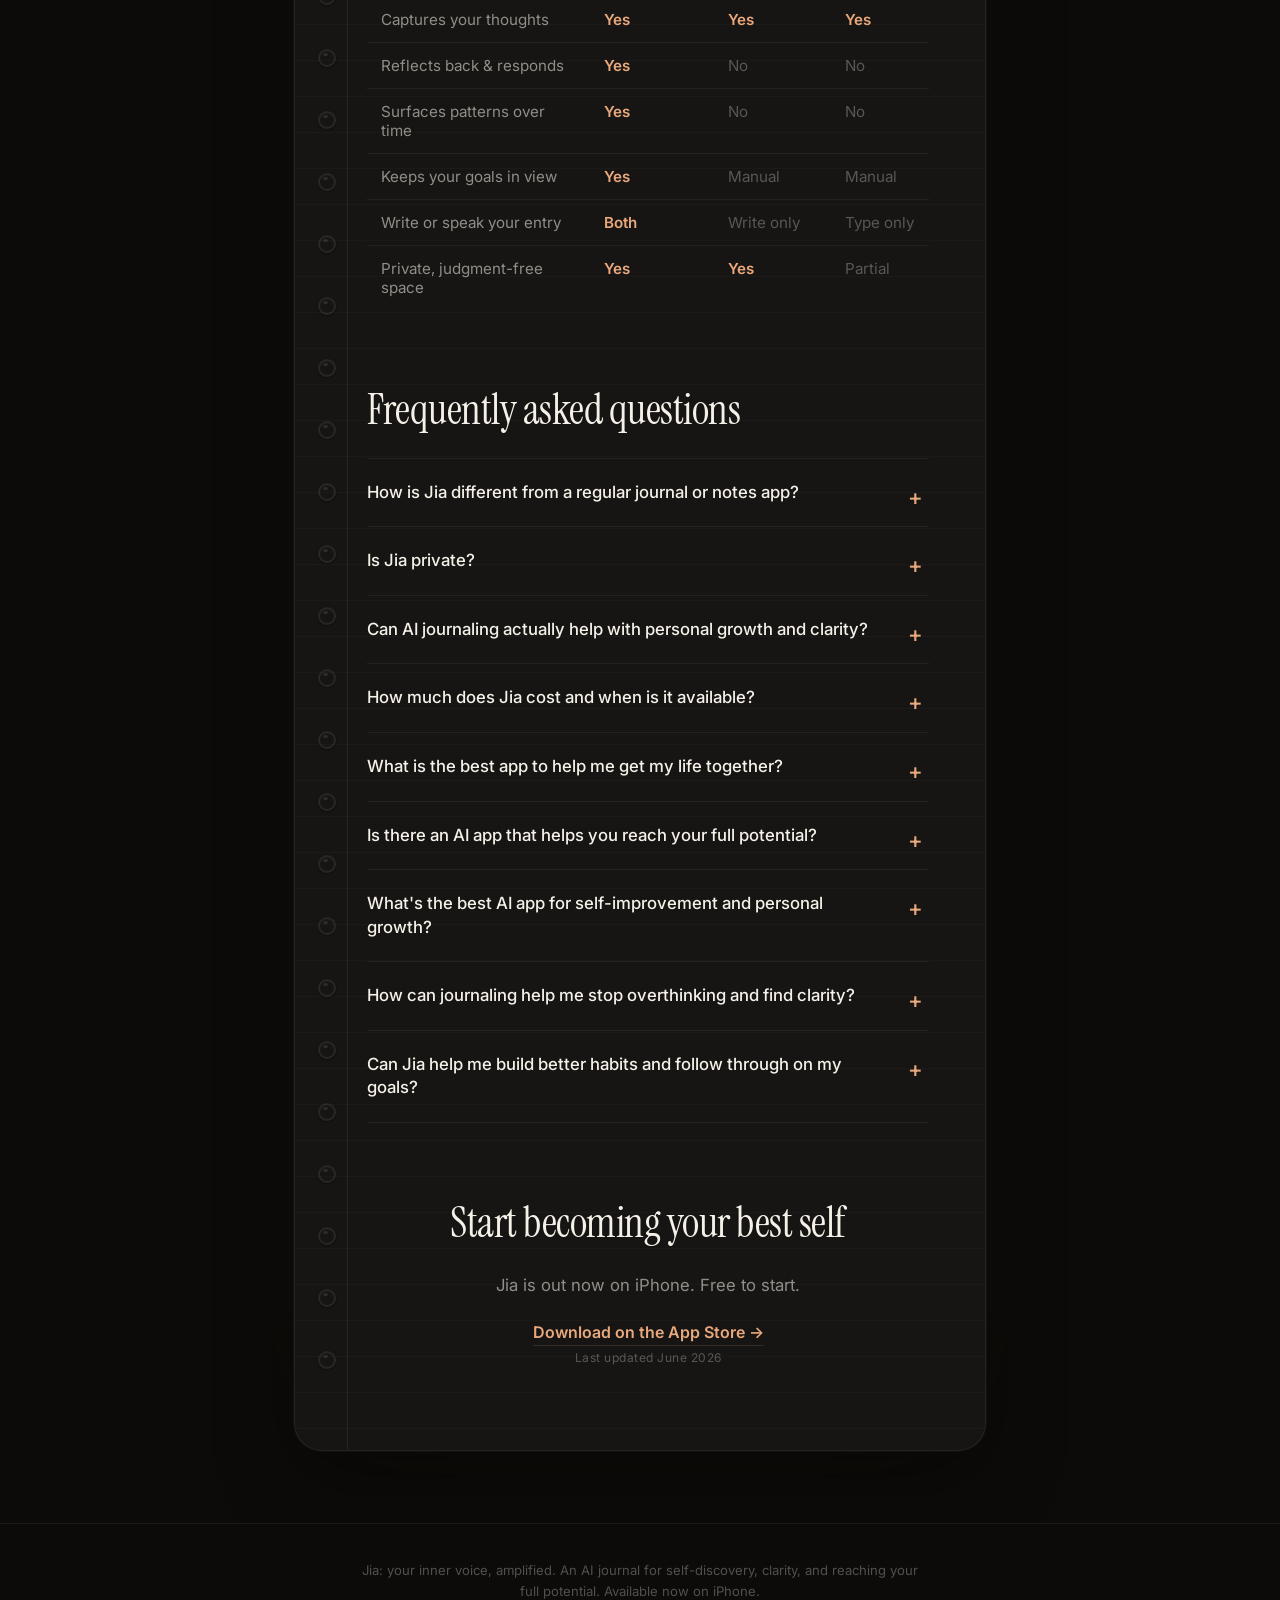
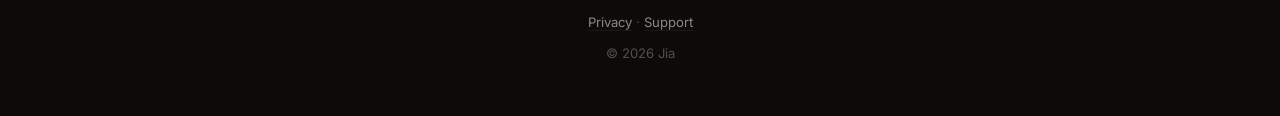
==== commit 638aa93b: "Landing: drop the line under the App Store badge Co-Authored-By: Claude Opus 5.5 <noreply@anthropic." ====
--- a/index.html
+++ b/index.html
@@ -631,27 +631,6 @@
       letter-spacing: -0.4px;
     }
 
-    /* ============ FOOTER ============ */
-    .footer-note {
-      font-family: 'Inter', sans-serif;
-      font-weight: 400;
-      font-size: 0.8rem;
-      color: var(--text-tertiary);
-      opacity: 0;
-      transform: translateY(10px);
-      filter: blur(6px);
-      line-height: 1.5;
-      letter-spacing: 0.5px;
-    }
-    .footer-note .ios-icon {
-      display: inline-block;
-      vertical-align: -1px;
-      margin-right: 4px;
-    }
-    .animate .footer-note {
-      animation: fadeUp 0.5s cubic-bezier(0.165, 0.84, 0.44, 1) 0.9s forwards;
-    }
-
     /* ============ KEYFRAMES ============ */
     @keyframes fadeDown {
       from { opacity: 0; transform: translateY(-8px); filter: blur(6px); }
@@ -945,10 +924,6 @@
       </a>
     </div>
 
-    <p class="footer-note">
-      <svg class="ios-icon" width="12" height="14" viewBox="0 0 12 14" fill="none"><path d="M9.5 4.5C9.5 2.5 8 1 6 1S2.5 2.5 2.5 4.5" stroke="currentColor" stroke-width="1.2" stroke-linecap="round"/><rect x="0.6" y="5" width="10.8" height="8.4" rx="2" stroke="currentColor" stroke-width="1.2"/></svg>
-      Free on iPhone &middot; Requires iOS 17.6
-    </p>
 
     </div><!-- /hero-inner -->
 
@@ -1150,7 +1125,6 @@
         { sel: '.logo-wrap', delay: 900, styles: { opacity: '1', filter: 'blur(0px)' } },
         { sel: '.divider', delay: 1000, styles: { opacity: '1', transform: 'translateY(0)', filter: 'blur(0px)' } },
         { sel: '.store-badge', delay: 1150, styles: { opacity: '1', transform: 'translateY(0)', filter: 'blur(0px)' } },
-        { sel: '.footer-note', delay: 1300, styles: { opacity: '1', transform: 'translateY(0)', filter: 'blur(0px)' } },
       ];
       reveals.forEach(({ sel, delay, styles }) => {
         setTimeout(() => {
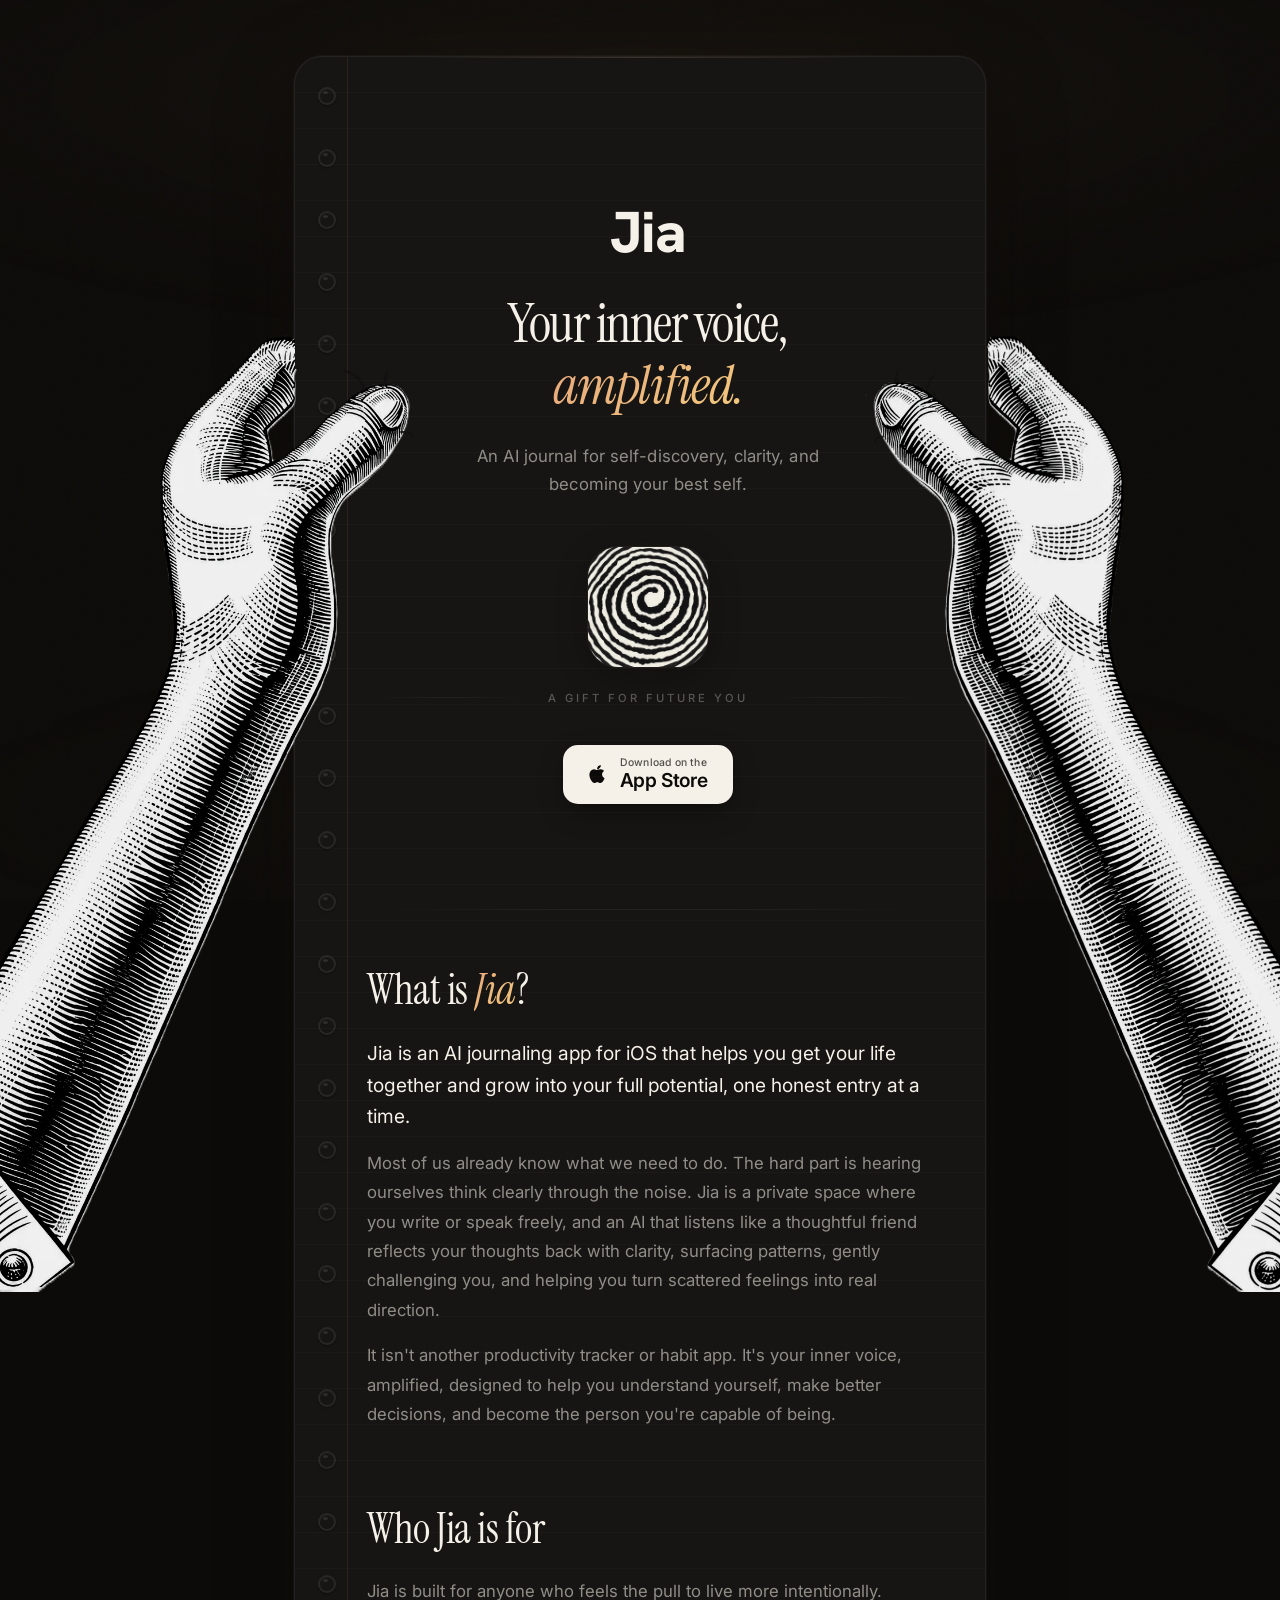
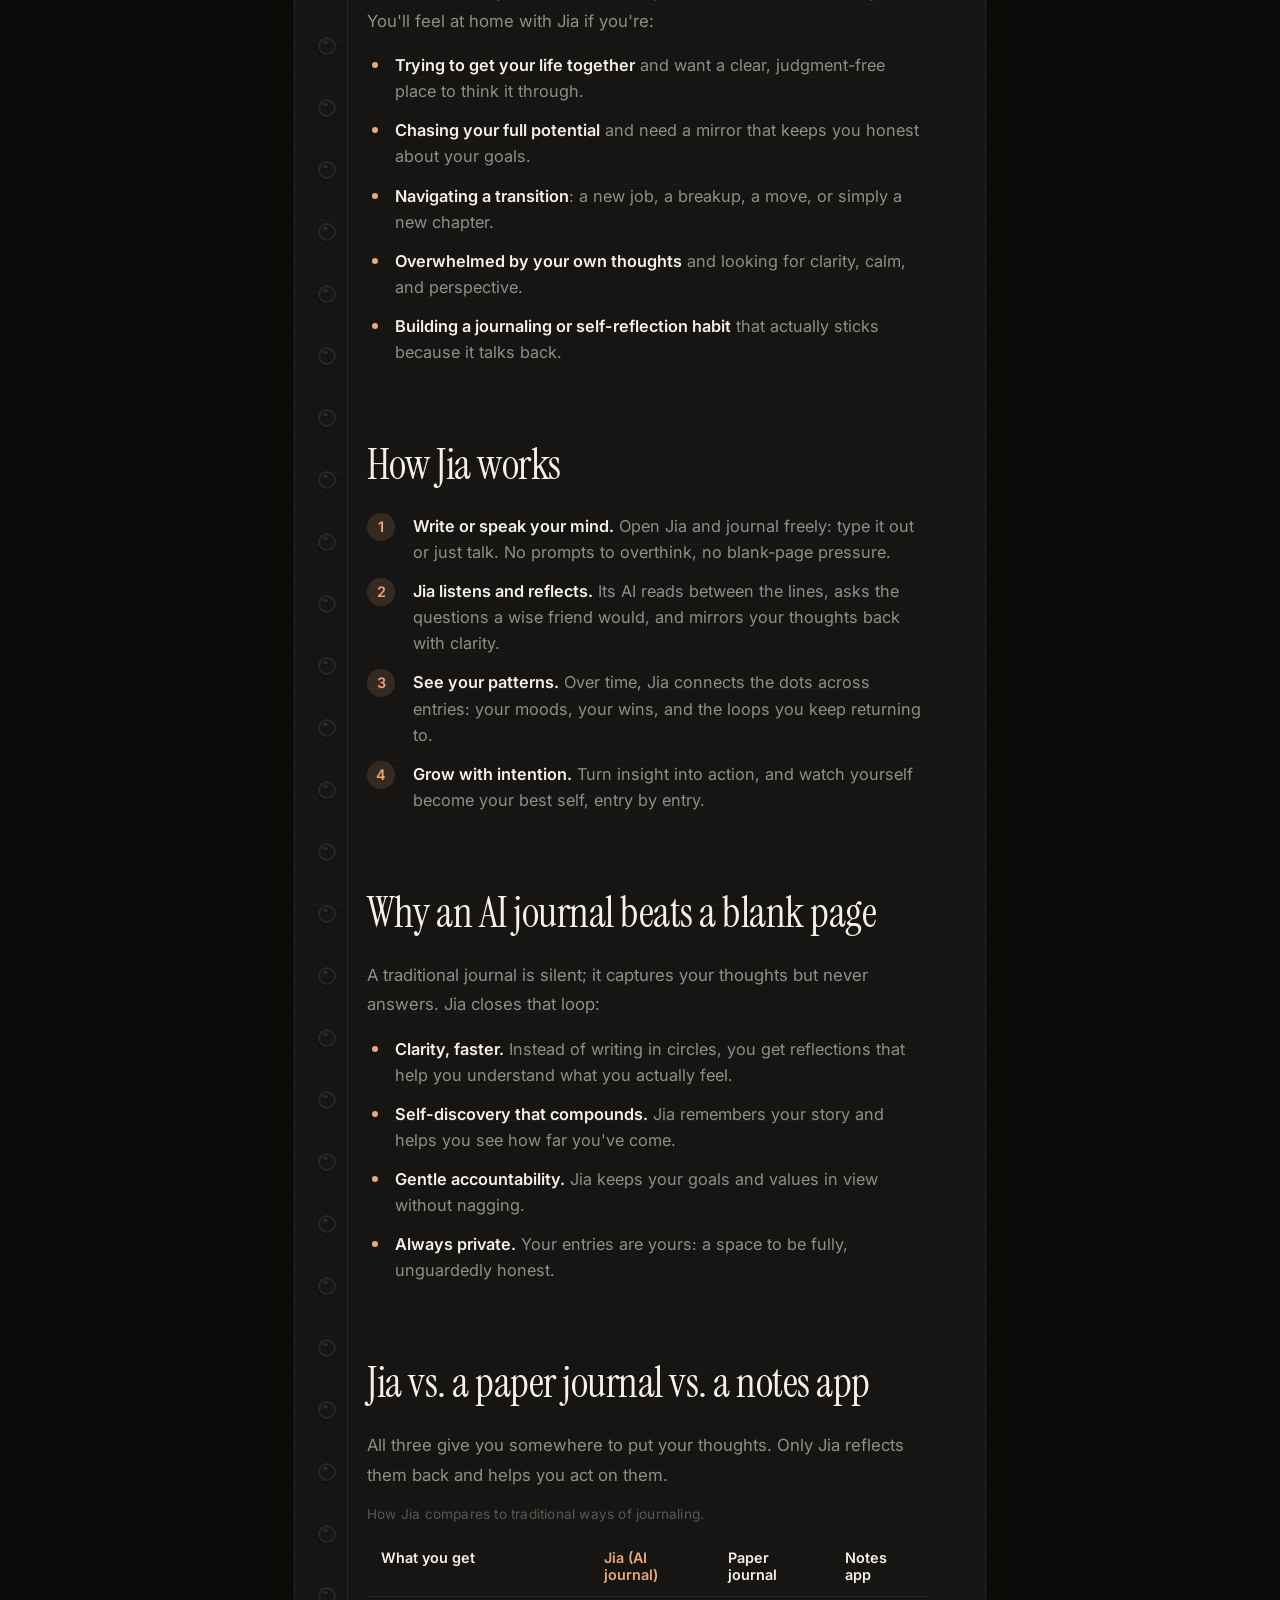
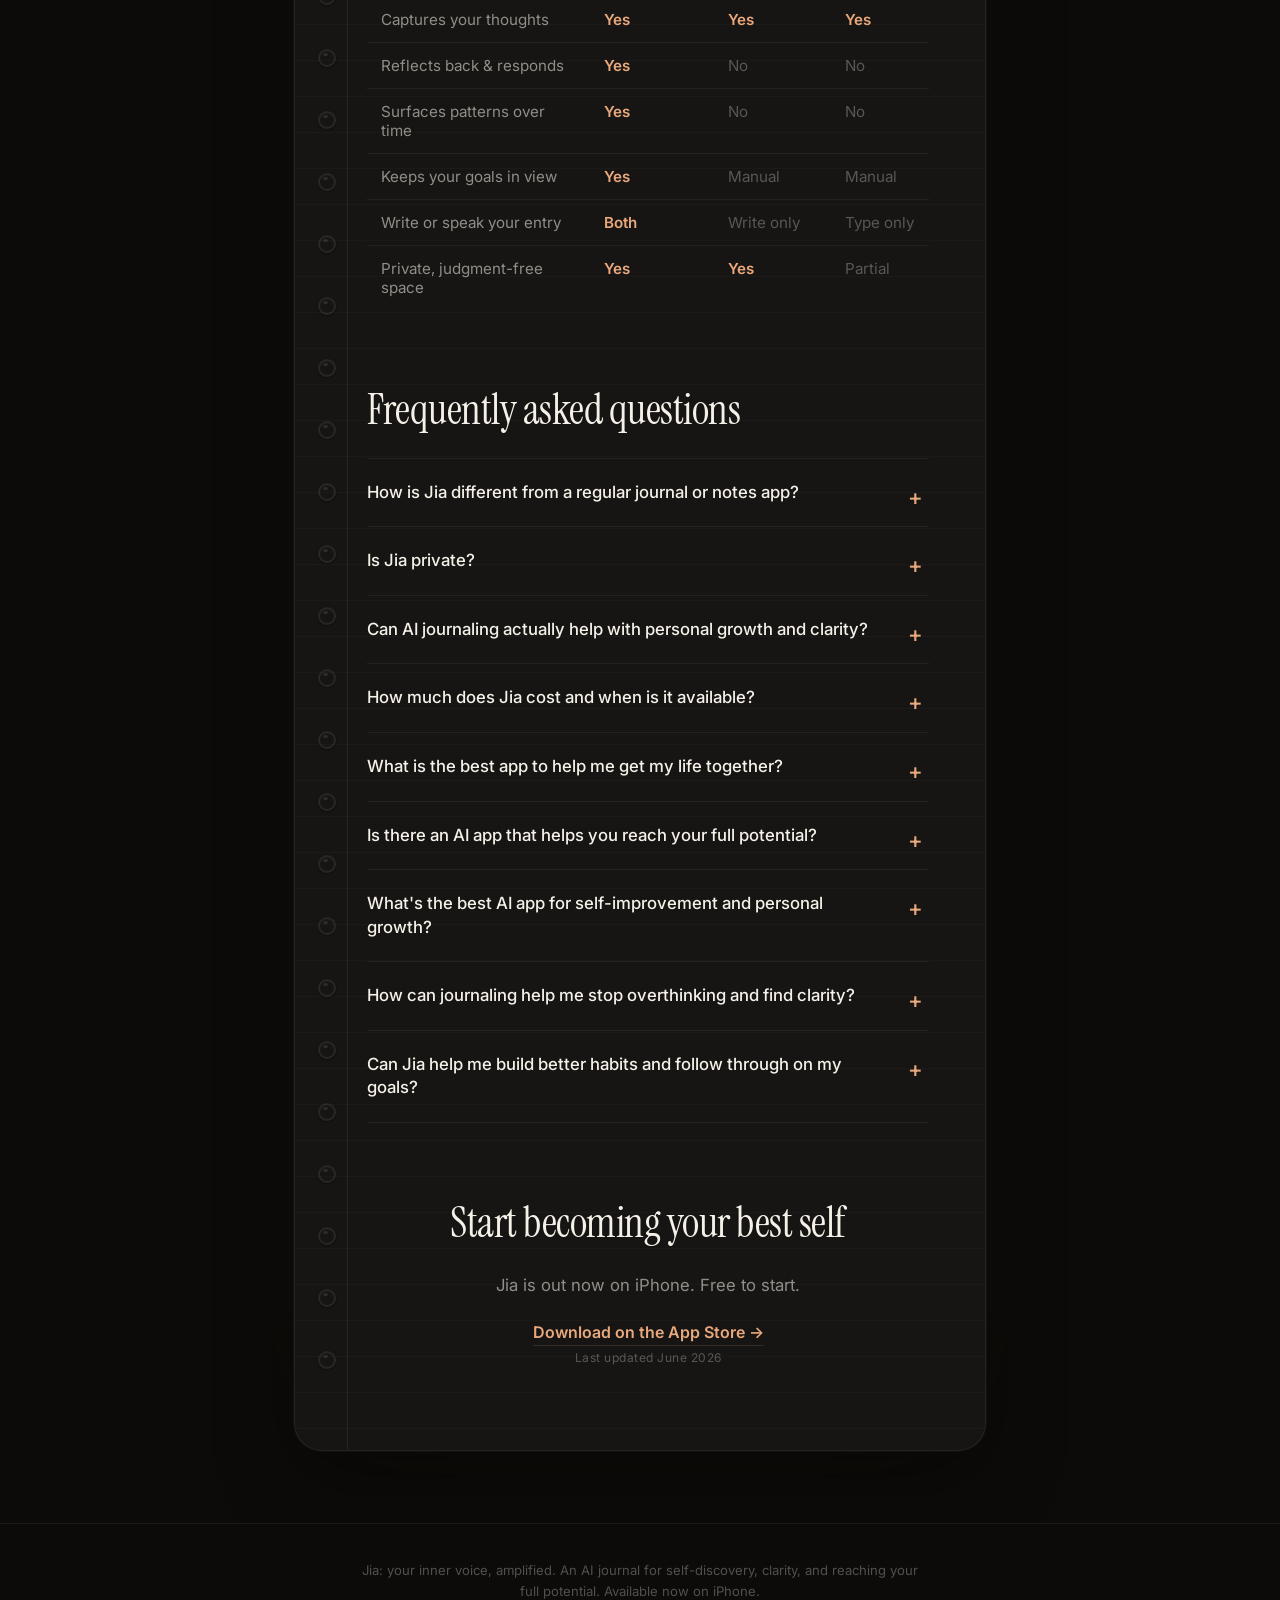
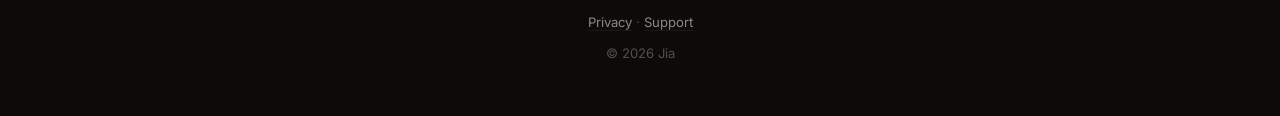
==== commit 00669b10: "Site: Jia wordmark in the app's face everywhere Homepage, privacy and support wordmarks switch from " ====
--- a/index.html
+++ b/index.html
@@ -434,13 +434,20 @@
     }
 
     /* ============ WORDMARK ============ */
+    /* The app's "Jia" wordmark face (Hanken Grotesk ExtraBold), subset to J, i, a. */
+    @font-face {
+      font-family: 'Jia Wordmark';
+      src: url('/fonts/jia-wordmark.woff2') format('woff2');
+      font-weight: 800;
+      font-style: normal;
+      font-display: block;
+    }
     .wordmark {
-      font-family: 'Instrument Serif', serif;
-      font-style: italic;
+      font-family: 'Jia Wordmark', 'Inter', sans-serif;
       font-size: 3.6rem;
-      font-weight: 400;
+      font-weight: 800;
       color: var(--text-primary);
-      letter-spacing: -1px;
+      letter-spacing: -0.023em;
       opacity: 0;
       transform: translateY(-8px);
       filter: blur(6px);
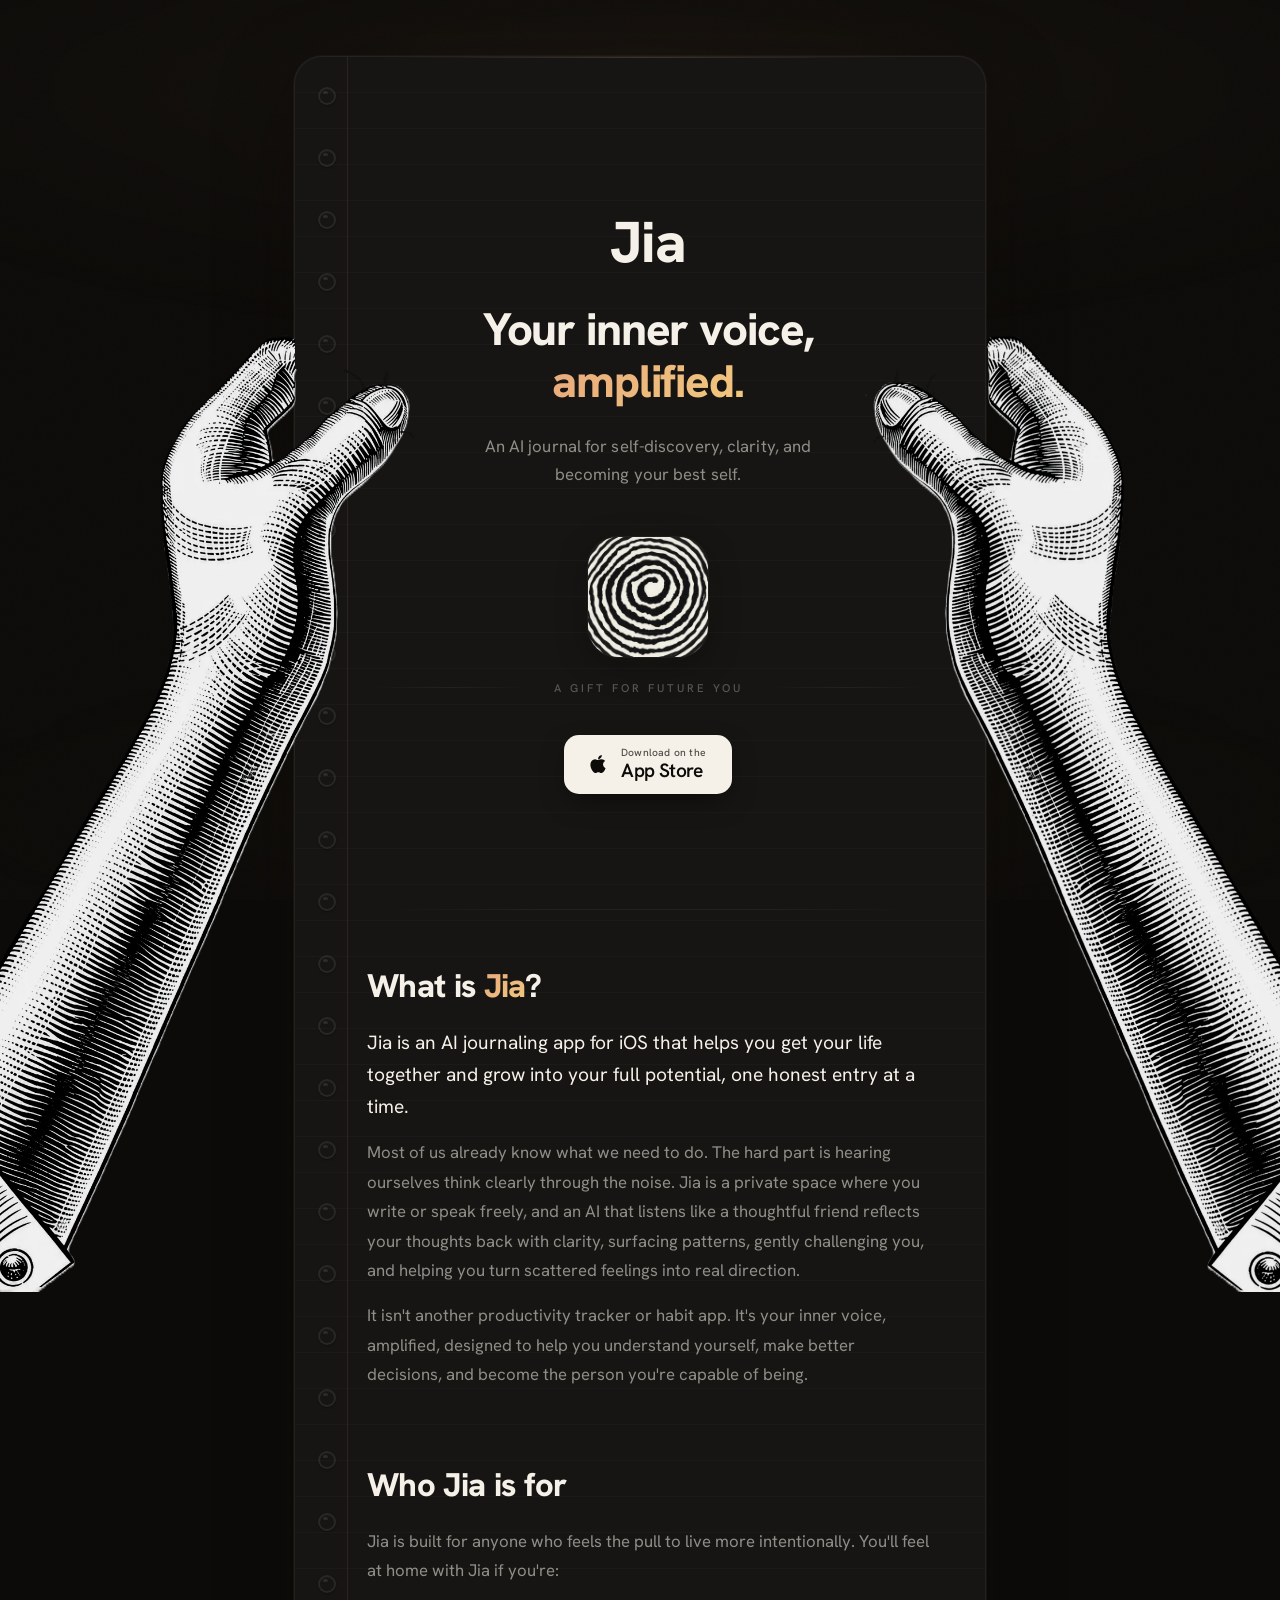
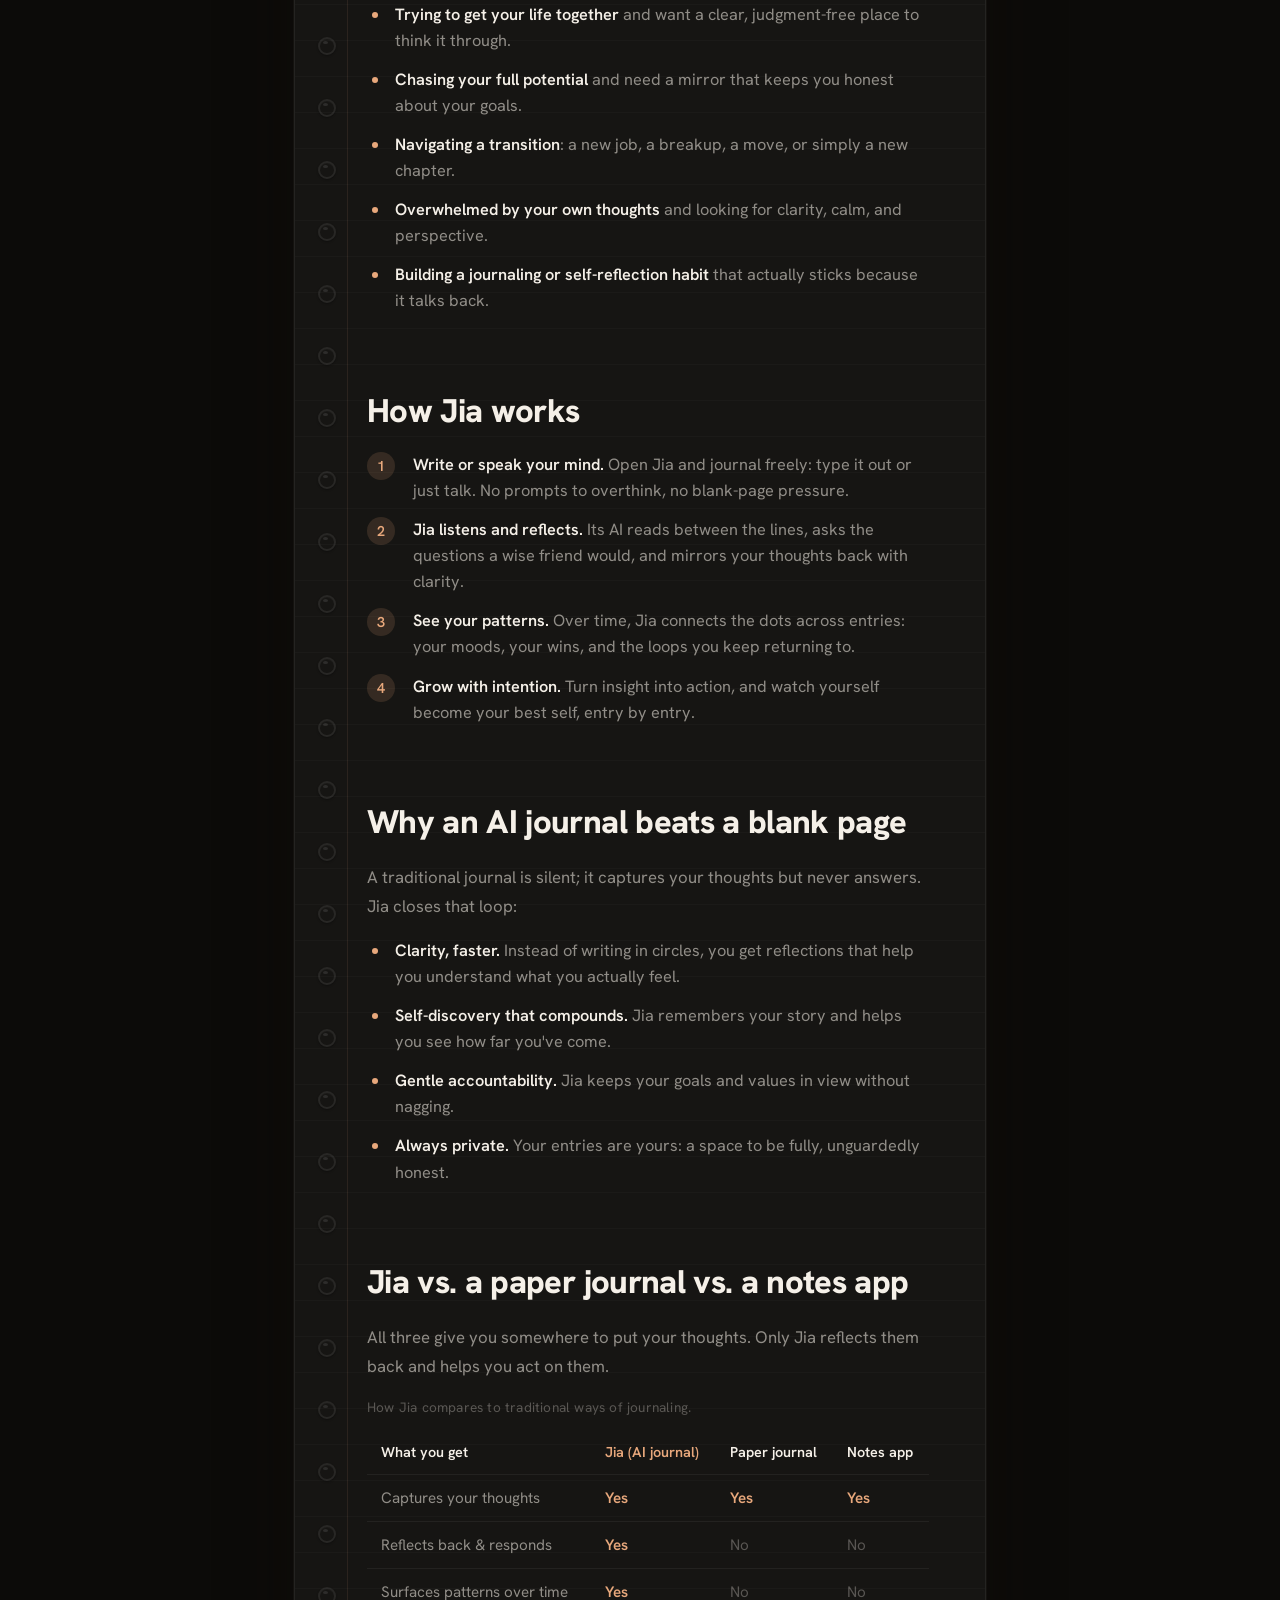
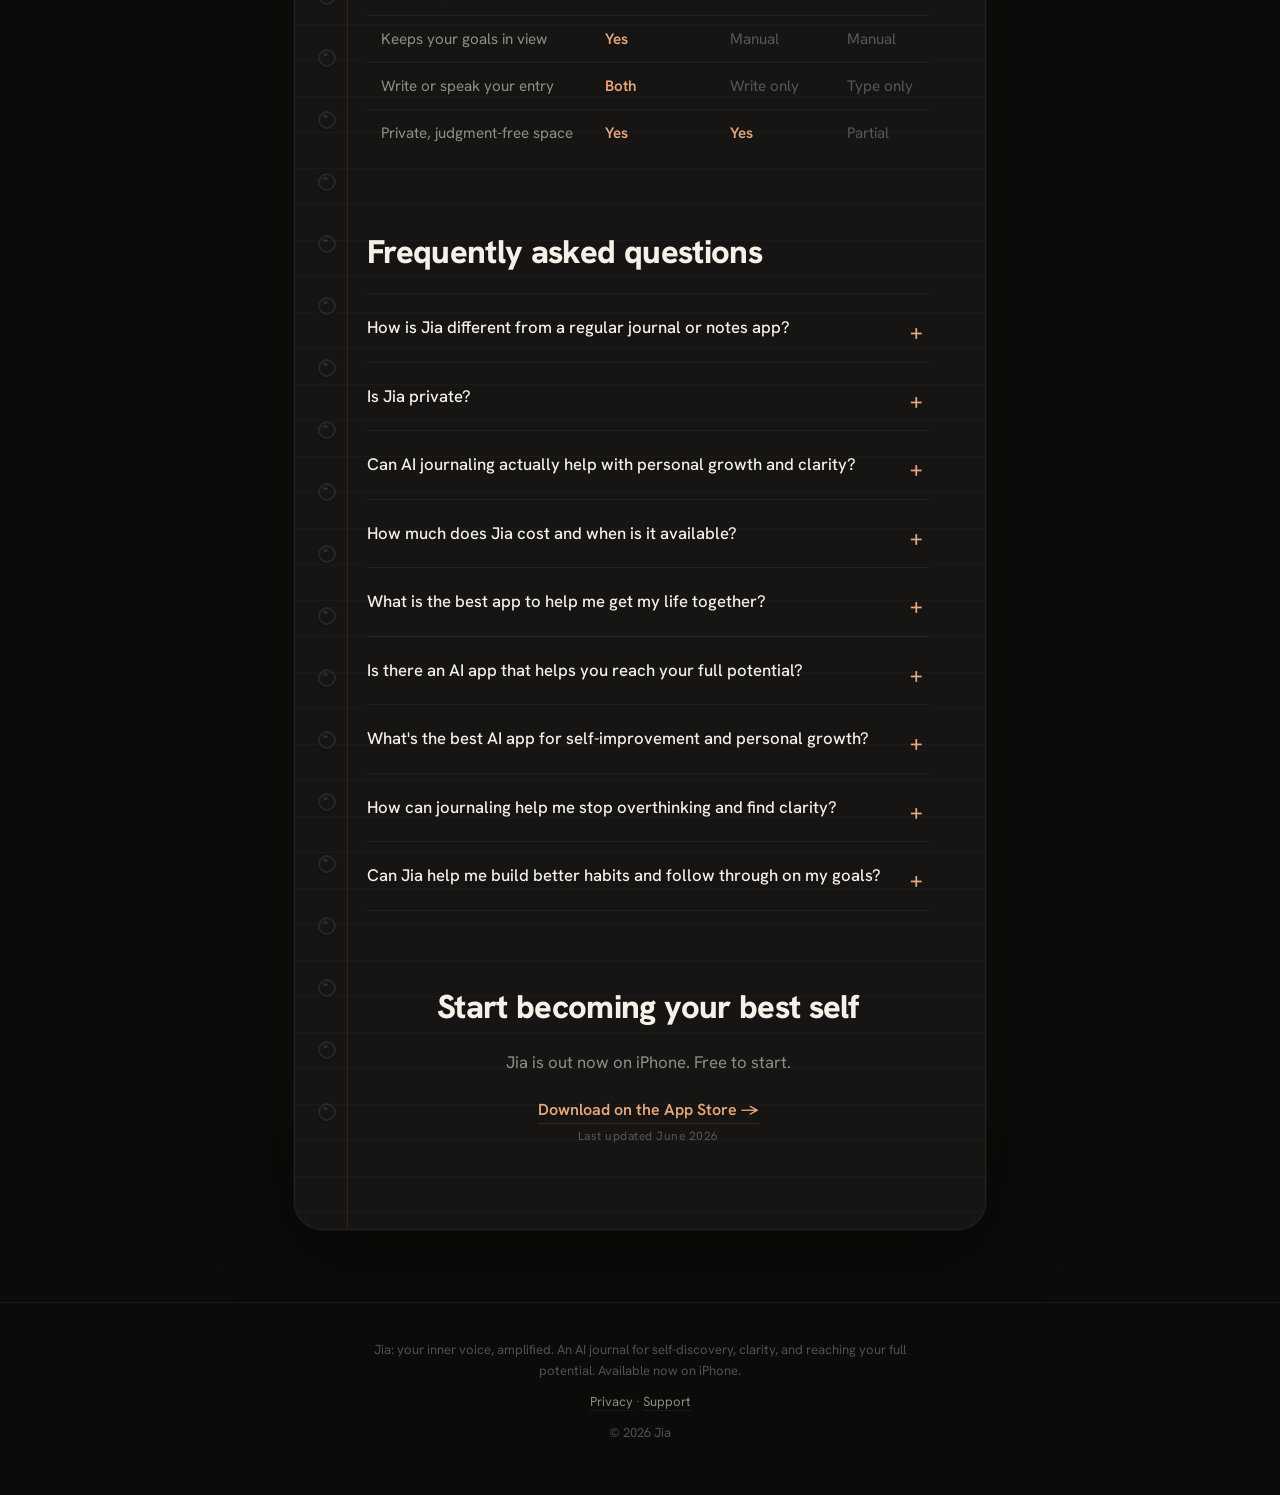
==== commit a3921879: "Site: Hanken Grotesk throughout, like the app's onboarding Homepage, privacy and support drop Inter " ====
--- a/index.html
+++ b/index.html
@@ -208,9 +208,9 @@
     ]
   }
   </script>
-  <link rel="preconnect" href="https://fonts.googleapis.com">
-  <link rel="preconnect" href="https://fonts.gstatic.com" crossorigin>
-  <link href="https://fonts.googleapis.com/css2?family=Inter:wght@300;400;500;600;700&family=Instrument+Serif:ital@0;1&display=swap" rel="stylesheet">
+  <link rel="preload" href="/fonts/hanken-grotesk-regular.woff2" as="font" type="font/woff2" crossorigin>
+  <link rel="preload" href="/fonts/hanken-grotesk-extrabold.woff2" as="font" type="font/woff2" crossorigin>
+  <link rel="stylesheet" href="/fonts/hanken-grotesk.css">
   <style>
     *, *::before, *::after { margin: 0; padding: 0; box-sizing: border-box; }
 
@@ -232,7 +232,7 @@
     html { scroll-behavior: smooth; }
 
     body {
-      font-family: 'Inter', -apple-system, BlinkMacSystemFont, sans-serif;
+      font-family: 'Hanken Grotesk', -apple-system, BlinkMacSystemFont, sans-serif;
       background: var(--bg);
       color: var(--text-primary);
       min-height: 100vh;
@@ -434,16 +434,8 @@
     }
 
     /* ============ WORDMARK ============ */
-    /* The app's "Jia" wordmark face (Hanken Grotesk ExtraBold), subset to J, i, a. */
-    @font-face {
-      font-family: 'Jia Wordmark';
-      src: url('/fonts/jia-wordmark.woff2') format('woff2');
-      font-weight: 800;
-      font-style: normal;
-      font-display: block;
-    }
     .wordmark {
-      font-family: 'Jia Wordmark', 'Inter', sans-serif;
+      font-family: 'Hanken Grotesk', sans-serif;
       font-size: 3.6rem;
       font-weight: 800;
       color: var(--text-primary);
@@ -460,19 +452,19 @@
 
     /* ============ SLOGAN ============ */
     .slogan {
-      font-family: 'Instrument Serif', serif;
-      font-weight: 400;
-      font-size: clamp(2.4rem, 6vw, 3.4rem);
+      font-family: 'Hanken Grotesk', sans-serif;
+      font-weight: 800;
+      font-size: clamp(2rem, 5.2vw, 2.85rem);
       line-height: 1.15;
       color: var(--text-primary);
       margin-bottom: 24px;
       opacity: 0;
       transform: translateY(-8px);
       filter: blur(6px);
-      letter-spacing: -1.5px;
+      letter-spacing: -0.025em;
     }
     .slogan em {
-      font-style: italic;
+      font-style: normal;
       background: linear-gradient(135deg, var(--accent), #F2C97E);
       -webkit-background-clip: text;
       -webkit-text-fill-color: transparent;
@@ -484,7 +476,7 @@
 
     /* ============ DESCRIPTION ============ */
     .description {
-      font-family: 'Inter', sans-serif;
+      font-family: 'Hanken Grotesk', sans-serif;
       font-weight: 400;
       font-size: 1.05rem;
       color: var(--text-secondary);
@@ -556,7 +548,7 @@
       background: linear-gradient(90deg, transparent, var(--border), transparent);
     }
     .divider-text {
-      font-family: 'Inter', sans-serif;
+      font-family: 'Hanken Grotesk', sans-serif;
       font-weight: 500;
       font-size: 0.7rem;
       color: var(--text-tertiary);
@@ -624,7 +616,7 @@
       position: relative;
     }
     .store-badge .badge-sm {
-      font-family: 'Inter', sans-serif;
+      font-family: 'Hanken Grotesk', sans-serif;
       font-size: 0.65rem;
       font-weight: 500;
       letter-spacing: 0.2px;
@@ -632,7 +624,7 @@
       margin-bottom: 3px;
     }
     .store-badge .badge-lg {
-      font-family: 'Inter', sans-serif;
+      font-family: 'Hanken Grotesk', sans-serif;
       font-size: 1.2rem;
       font-weight: 600;
       letter-spacing: -0.4px;
@@ -691,23 +683,23 @@
     .content section { margin-bottom: 76px; }
     .content section:last-child { margin-bottom: 0; }
     .content h2 {
-      font-family: 'Instrument Serif', serif;
-      font-weight: 400;
-      font-size: clamp(1.9rem, 4.5vw, 2.6rem);
+      font-family: 'Hanken Grotesk', sans-serif;
+      font-weight: 800;
+      font-size: clamp(1.55rem, 3.8vw, 2.05rem);
       line-height: 1.2;
-      letter-spacing: -0.5px;
+      letter-spacing: -0.02em;
       color: var(--text-primary);
       margin-bottom: 22px;
     }
     .content h2 em {
-      font-style: italic;
+      font-style: normal;
       background: linear-gradient(135deg, var(--accent), #F2C97E);
       -webkit-background-clip: text;
       background-clip: text;
       -webkit-text-fill-color: transparent;
     }
     .content p {
-      font-family: 'Inter', sans-serif;
+      font-family: 'Hanken Grotesk', sans-serif;
       font-size: 1.05rem;
       line-height: 1.75;
       color: var(--text-secondary);
@@ -746,7 +738,7 @@
       border-radius: 50%;
       background: var(--accent-dim);
       color: var(--accent);
-      font: 600 0.9rem/28px 'Inter', sans-serif;
+      font: 600 0.9rem/28px 'Hanken Grotesk', sans-serif;
       text-align: center;
     }
 
@@ -757,7 +749,7 @@
       cursor: pointer;
       list-style: none;
       padding: 22px 40px 22px 0;
-      font-family: 'Inter', sans-serif;
+      font-family: 'Hanken Grotesk', sans-serif;
       font-weight: 500;
       font-size: 1.05rem;
       line-height: 1.4;
@@ -788,7 +780,7 @@
     table.compare {
       width: 100%;
       border-collapse: collapse;
-      font-family: 'Inter', sans-serif;
+      font-family: 'Hanken Grotesk', sans-serif;
       font-size: 0.95rem;
       min-width: 460px;
     }
@@ -826,7 +818,7 @@
     .updated-stamp {
       display: inline-block;
       margin-top: 4px;
-      font-family: 'Inter', sans-serif;
+      font-family: 'Hanken Grotesk', sans-serif;
       font-size: 0.75rem;
       letter-spacing: 0.5px;
       color: var(--text-tertiary);
@@ -837,7 +829,7 @@
     .cta-band .cta-link {
       display: inline-block;
       margin-top: 6px;
-      font-family: 'Inter', sans-serif;
+      font-family: 'Hanken Grotesk', sans-serif;
       font-weight: 600;
       font-size: 1rem;
       color: var(--accent);
@@ -858,7 +850,7 @@
       padding: 36px 24px 52px;
     }
     .site-footer p {
-      font-family: 'Inter', sans-serif;
+      font-family: 'Hanken Grotesk', sans-serif;
       font-size: 0.82rem;
       line-height: 1.6;
       color: var(--text-tertiary);
--- a/fonts/hanken-grotesk.css
+++ b/fonts/hanken-grotesk.css
@@ -0,0 +1,7 @@
+/* Hanken Grotesk, the face of the app's onboarding, paywall and wordmark (NewOnboardingFont),
+   self-hosted in the app's five weights. Latin subset. SIL Open Font License: /fonts/OFL.txt */
+@font-face { font-family: 'Hanken Grotesk'; font-style: normal; font-weight: 400; font-display: swap; src: url('/fonts/hanken-grotesk-regular.woff2') format('woff2'); }
+@font-face { font-family: 'Hanken Grotesk'; font-style: normal; font-weight: 500; font-display: swap; src: url('/fonts/hanken-grotesk-medium.woff2') format('woff2'); }
+@font-face { font-family: 'Hanken Grotesk'; font-style: normal; font-weight: 600; font-display: swap; src: url('/fonts/hanken-grotesk-semibold.woff2') format('woff2'); }
+@font-face { font-family: 'Hanken Grotesk'; font-style: normal; font-weight: 700; font-display: swap; src: url('/fonts/hanken-grotesk-bold.woff2') format('woff2'); }
+@font-face { font-family: 'Hanken Grotesk'; font-style: normal; font-weight: 800; font-display: swap; src: url('/fonts/hanken-grotesk-extrabold.woff2') format('woff2'); }
